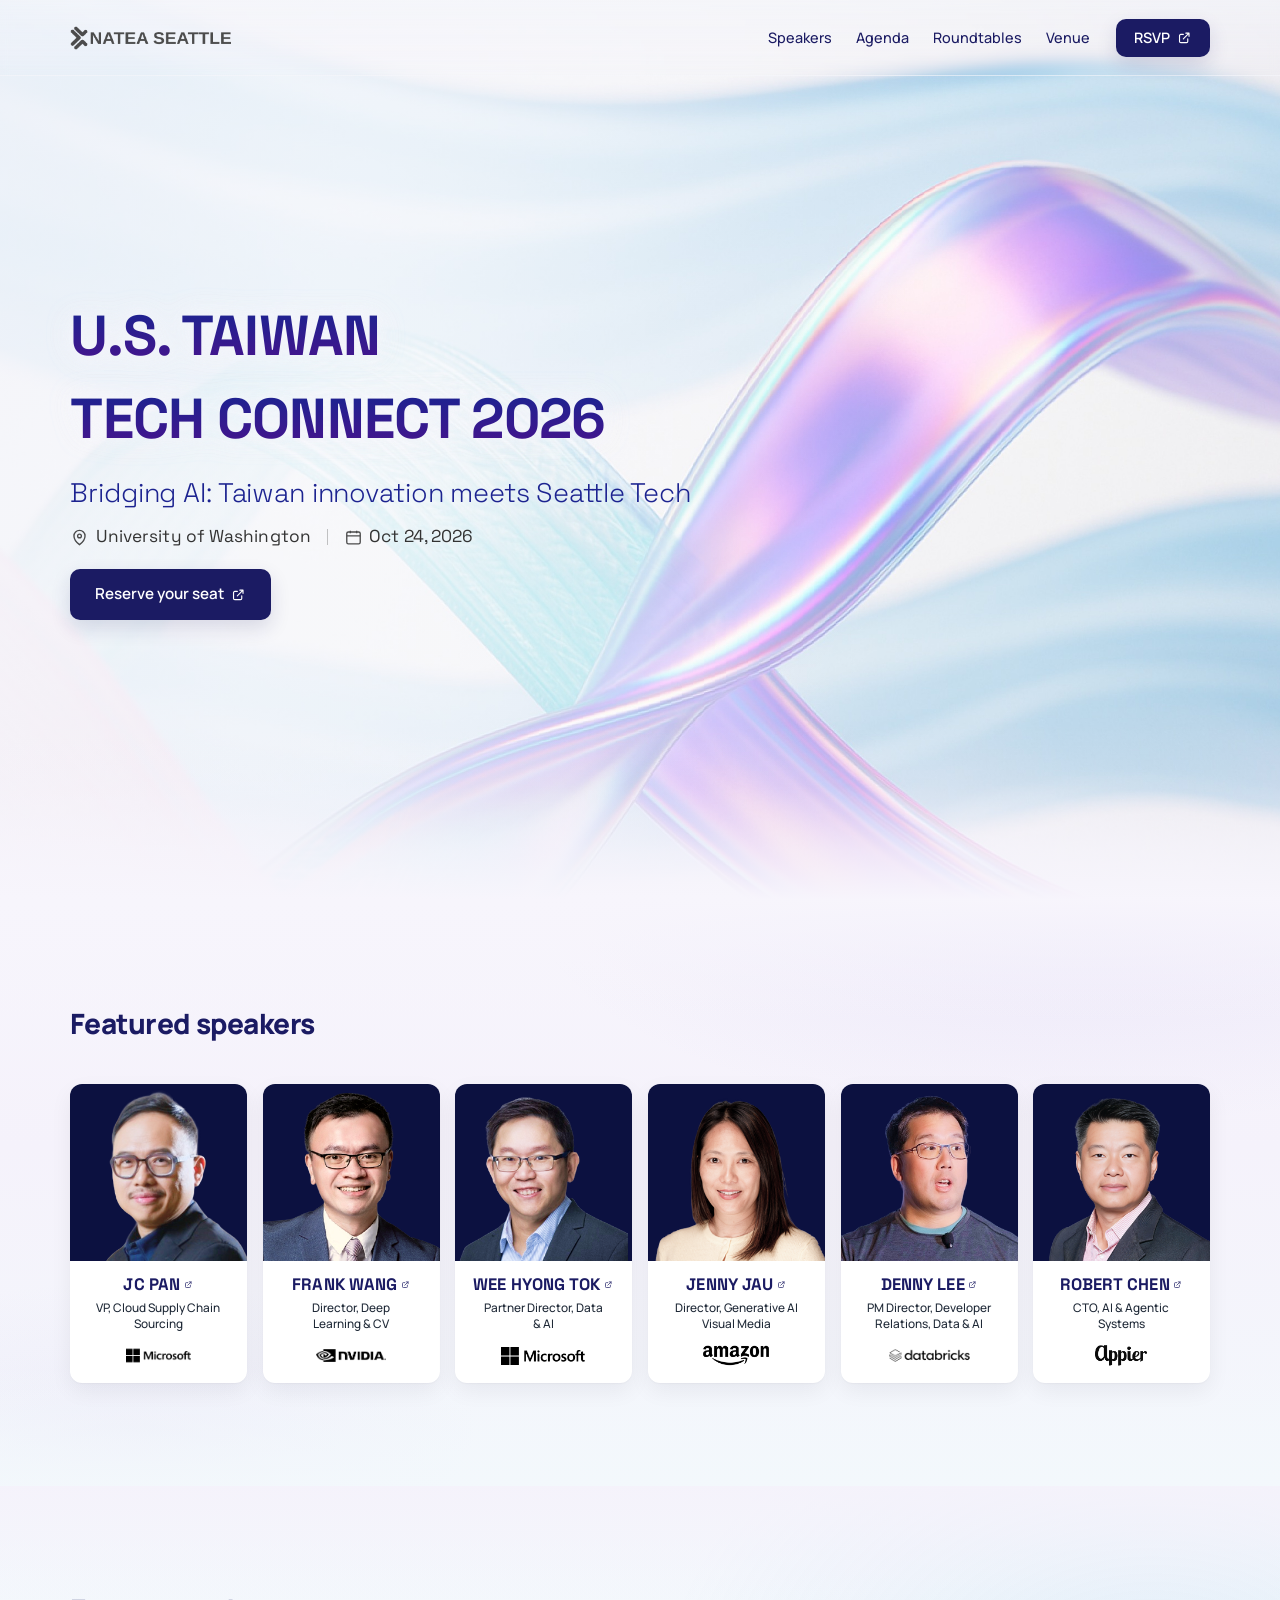
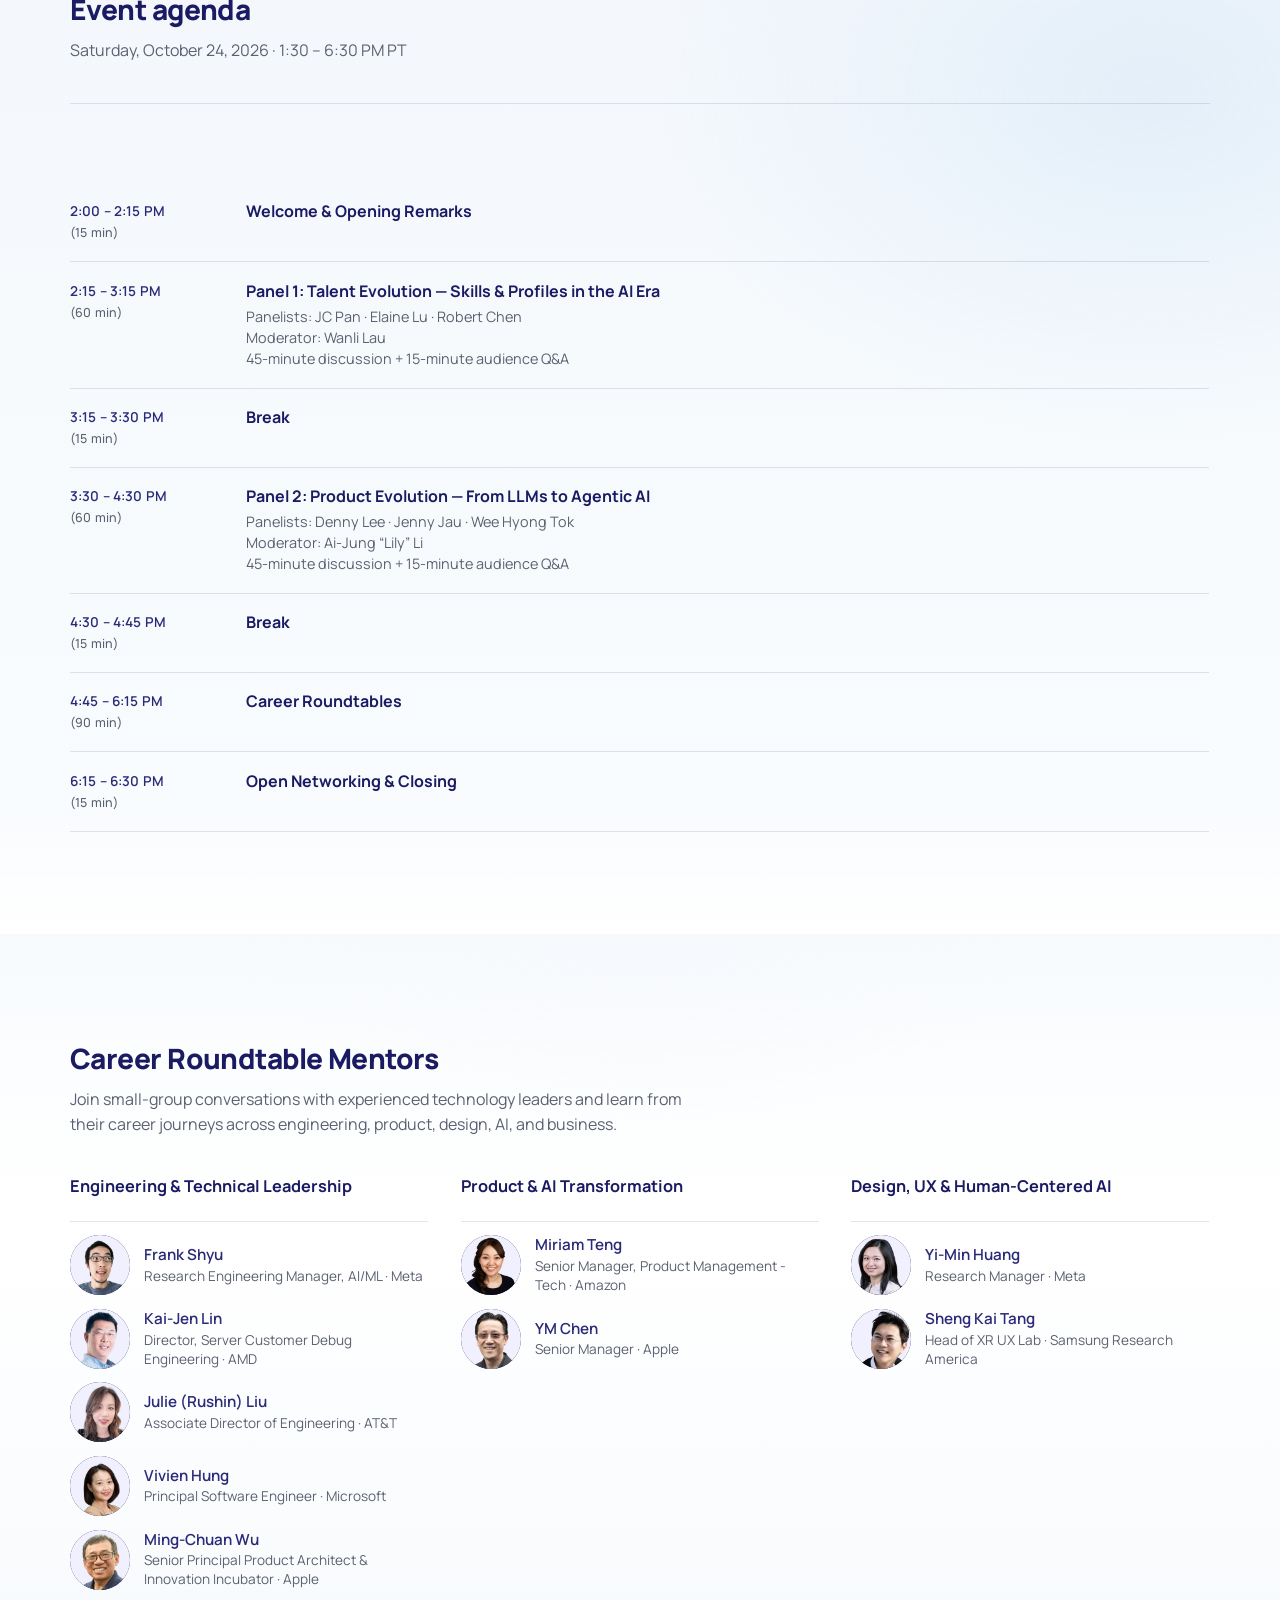
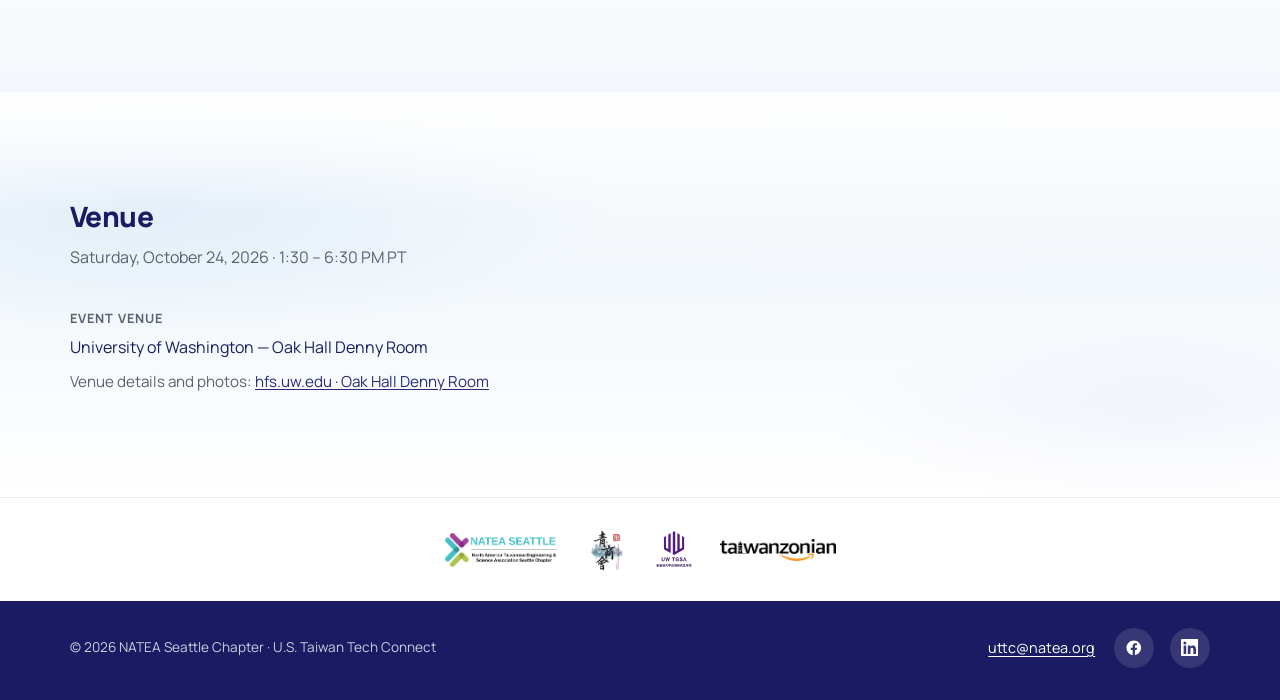
==== index.html @ c32b3faa "Improve mobile scroll responsiveness on v2.0.2. Instant header reveal on scroll up, disable smooth s" ====
<!DOCTYPE html>
<html lang="en">
  <head>
    <meta charset="utf-8" />
    <meta name="viewport" content="width=device-width, initial-scale=1, viewport-fit=cover" />
    <title>2026 U.S. Taiwan Tech Connect · NATEA Seattle</title>
    <meta
      name="description"
      content="U.S. Taiwan Tech Connect 2026 — Bridging AI: Taiwan innovation meets Seattle Tech. Saturday, Oct 24, 2026, 1:30–6:30 PM at University of Washington — Oak Hall Denny Room. Hosted by NATEA Seattle Chapter."
    />
    <link rel="preconnect" href="https://fonts.googleapis.com" />
    <link rel="preconnect" href="https://fonts.gstatic.com" crossorigin />
    <link
      href="https://fonts.googleapis.com/css2?family=Manrope:wght@400;500;600;700;800&family=Space+Grotesk:wght@300;400;500;700&display=swap"
      rel="stylesheet"
    />
    <link rel="icon" href="assets/favicon-ribbon.png?v=20260811a" type="image/png" sizes="any" />
    <link rel="apple-touch-icon" href="assets/apple-touch-icon.png?v=20260811a" />
    <link rel="stylesheet" href="css/styles.css?v=20260826l" />
  </head>
  <body>
    <a class="skip-link" href="#main">Skip to content</a>

    <header class="site-header">
      <div class="container site-header__inner">
        <a class="brand" href="#top" aria-label="NATEA Seattle home">
          <img
            class="brand__logo"
            src="assets/NATEA%20Seattle%20Black.png?v=20260811g"
            width="259"
            height="40"
            alt="NATEA Seattle"
            decoding="async"
          />
        </a>

        <nav class="nav" aria-label="Primary">
          <a href="#speakers">Speakers</a>
          <a href="#agenda">Agenda</a>
          <a href="#roundtables">Roundtables</a>
          <a href="#venue">Venue</a>
          <a
            class="btn btn--primary btn--nav"
            href="https://docs.google.com/forms/d/e/1FAIpQLSffxCqk_LoCptUi9ynlW-Inpm6NsLrjcWyeMwj1Ae0CpyNlfQ/viewform"
            target="_blank"
            rel="noopener noreferrer"
          >
            RSVP
            <svg class="btn__icon" viewBox="0 0 24 24" fill="none" aria-hidden="true">
              <path
                d="M14 5h5v5M19 5l-9 9M10 7H6a2 2 0 0 0-2 2v9a2 2 0 0 0 2 2h9a2 2 0 0 0 2-2v-4"
                stroke="currentColor"
                stroke-width="1.8"
                stroke-linecap="round"
                stroke-linejoin="round"
              />
            </svg>
          </a>
        </nav>

        <div class="site-header__actions">
          <a
            class="btn btn--primary btn--header-rsvp"
            href="https://docs.google.com/forms/d/e/1FAIpQLSffxCqk_LoCptUi9ynlW-Inpm6NsLrjcWyeMwj1Ae0CpyNlfQ/viewform"
            target="_blank"
            rel="noopener noreferrer"
          >
            RSVP
            <svg class="btn__icon" viewBox="0 0 24 24" fill="none" aria-hidden="true">
              <path
                d="M14 5h5v5M19 5l-9 9M10 7H6a2 2 0 0 0-2 2v9a2 2 0 0 0 2 2h9a2 2 0 0 0 2-2v-4"
                stroke="currentColor"
                stroke-width="1.8"
                stroke-linecap="round"
                stroke-linejoin="round"
              />
            </svg>
          </a>

          <button
            class="nav-toggle"
            type="button"
            aria-expanded="false"
            aria-controls="mobile-nav"
            aria-label="Open menu"
          >
            <span class="nav-toggle__bars" aria-hidden="true">
              <span></span><span></span><span></span>
            </span>
          </button>
        </div>
      </div>

      <nav id="mobile-nav" class="nav-panel" aria-label="Mobile">
        <a href="#speakers">Speakers</a>
        <a href="#agenda">Agenda</a>
        <a href="#roundtables">Roundtables</a>
        <a href="#venue">Venue</a>
      </nav>
    </header>

    <main id="main">
      <section class="hero" id="top" aria-labelledby="hero-title">
        <!-- One photo only: canvas gently warps it (no ribbon overlay stack) -->
        <div class="hero__visual" aria-hidden="true">
          <img
            class="hero__base"
            id="hero-bg-src"
            src="assets/hero-base.jpg?v=20260811z"
            width="2880"
            height="1620"
            alt=""
            decoding="async"
            fetchpriority="high"
          />
          <canvas class="hero__waves" id="hero-waves" width="1600" height="900"></canvas>
        </div>

        <div class="container hero__inner">
          <div class="hero__copy">
            <h1 class="hero__title" id="hero-title">
              <span>U.S. TAIWAN</span>
              <span>TECH CONNECT 2026</span>
            </h1>

            <p class="hero__tagline">Bridging AI: Taiwan innovation meets Seattle Tech</p>

            <p class="hero__meta">
              <span class="hero__meta-item">
                <svg viewBox="0 0 24 24" fill="none" aria-hidden="true">
                  <path
                    d="M12 21s7-5.2 7-11a7 7 0 1 0-14 0c0 5.8 7 11 7 11Z"
                    stroke="currentColor"
                    stroke-width="1.7"
                  />
                  <circle cx="12" cy="10" r="2.35" stroke="currentColor" stroke-width="1.7" />
                </svg>
                University of Washington
              </span>
              <span class="hero__meta-sep" aria-hidden="true"></span>
              <span class="hero__meta-item">
                <svg viewBox="0 0 24 24" fill="none" aria-hidden="true">
                  <rect x="3.5" y="5" width="17" height="15" rx="2" stroke="currentColor" stroke-width="1.7" />
                  <path d="M8 3.5v3M16 3.5v3M3.5 10h17" stroke="currentColor" stroke-width="1.7" />
                </svg>
                Oct 24, 2026
              </span>
            </p>

            <a
              class="btn btn--primary btn--hero"
              href="https://docs.google.com/forms/d/e/1FAIpQLSffxCqk_LoCptUi9ynlW-Inpm6NsLrjcWyeMwj1Ae0CpyNlfQ/viewform"
              target="_blank"
              rel="noopener noreferrer"
            >
              Reserve your seat
              <svg class="btn__icon" viewBox="0 0 24 24" fill="none" aria-hidden="true">
                <path
                  d="M14 5h5v5M19 5l-9 9M10 7H6a2 2 0 0 0-2 2v9a2 2 0 0 0 2 2h9a2 2 0 0 0 2-2v-4"
                  stroke="currentColor"
                  stroke-width="1.8"
                  stroke-linecap="round"
                  stroke-linejoin="round"
                />
              </svg>
            </a>
          </div>
        </div>
      </section>

      <section class="section section--speakers" id="speakers" aria-labelledby="speakers-title">
        <div class="container">
          <div class="section__head">
            <h2 class="section__title" id="speakers-title">Featured speakers</h2>
          </div>

          <ul class="speakers-grid">
            <li class="speaker">
              <div class="speaker__photo">
                <img
                  src="assets/speakers/JC%20Pan%201.png"
                  alt=""
                  width="310"
                  height="300"
                  loading="lazy"
                />
              </div>
              <div class="speaker__body">
                <h3 class="speaker__name">
                  <a href="https://www.linkedin.com/in/panjc" target="_blank" rel="noopener noreferrer"
                    >JC Pan<span class="speaker__ext" aria-hidden="true"></span
                    ><span class="visually-hidden"> (LinkedIn)</span></a
                  >
                </h3>
                <p class="speaker__role">VP, Cloud Supply Chain Sourcing</p>
                <img
                  class="speaker__logo"
                  src="assets/company_logo/Frame%203.png"
                  alt="Microsoft"
                  width="150"
                  height="50"
                  loading="lazy"
                />
              </div>
            </li>
            <li class="speaker">
              <div class="speaker__photo">
                <img
                  src="assets/speakers/Frank%20Wang%201.png"
                  alt=""
                  width="310"
                  height="300"
                  loading="lazy"
                />
              </div>
              <div class="speaker__body">
                <h3 class="speaker__name">
                  <a href="https://www.linkedin.com/in/yuchiang" target="_blank" rel="noopener noreferrer"
                    >Frank Wang<span class="speaker__ext" aria-hidden="true"></span
                    ><span class="visually-hidden"> (LinkedIn)</span></a
                  >
                </h3>
                <p class="speaker__role">Director, Deep Learning &amp; CV</p>
                <img
                  class="speaker__logo"
                  src="assets/company_logo/Frame%203-1.png"
                  alt="NVIDIA"
                  width="163"
                  height="50"
                  loading="lazy"
                />
              </div>
            </li>
            <li class="speaker">
              <div class="speaker__photo">
                <img
                  src="assets/speakers/Wee%20Hyong%20Tok%201.png"
                  alt=""
                  width="310"
                  height="300"
                  loading="lazy"
                />
              </div>
              <div class="speaker__body">
                <h3 class="speaker__name">
                  <a href="https://www.linkedin.com/in/weehyongtok" target="_blank" rel="noopener noreferrer"
                    >Wee Hyong Tok<span class="speaker__ext" aria-hidden="true"></span
                    ><span class="visually-hidden"> (LinkedIn)</span></a
                  >
                </h3>
                <p class="speaker__role">Partner Director, Data &amp; AI</p>
                <img
                  class="speaker__logo"
                  src="assets/company_logo/Group.png"
                  alt="Microsoft"
                  width="150"
                  height="32"
                  loading="lazy"
                />
              </div>
            </li>
            <li class="speaker">
              <div class="speaker__photo">
                <img
                  src="assets/speakers/Jenny%20Jau%201.png"
                  alt=""
                  width="310"
                  height="300"
                  loading="lazy"
                />
              </div>
              <div class="speaker__body">
                <h3 class="speaker__name">
                  <a href="https://www.linkedin.com/in/kaigene" target="_blank" rel="noopener noreferrer"
                    >Jenny Jau<span class="speaker__ext" aria-hidden="true"></span
                    ><span class="visually-hidden"> (LinkedIn)</span></a
                  >
                </h3>
                <p class="speaker__role">Director, Generative AI Visual Media</p>
                <img
                  class="speaker__logo"
                  src="assets/company_logo/amazon-logo-black-transparent%201.png"
                  alt="Amazon"
                  width="127"
                  height="38"
                  loading="lazy"
                />
              </div>
            </li>
            <li class="speaker">
              <div class="speaker__photo">
                <img
                  src="assets/speakers/1779147257803%201.png"
                  alt=""
                  width="310"
                  height="300"
                  loading="lazy"
                />
              </div>
              <div class="speaker__body">
                <h3 class="speaker__name">
                  <a href="https://www.linkedin.com/in/dennyglee" target="_blank" rel="noopener noreferrer"
                    >Denny Lee<span class="speaker__ext" aria-hidden="true"></span
                    ><span class="visually-hidden"> (LinkedIn)</span></a
                  >
                </h3>
                <p class="speaker__role">PM Director, Developer Relations, Data &amp; AI</p>
                <img
                  class="speaker__logo"
                  src="assets/company_logo/image%2038.png"
                  alt="Databricks"
                  width="180"
                  height="48"
                  loading="lazy"
                />
              </div>
            </li>
            <li class="speaker">
              <div class="speaker__photo">
                <img
                  src="assets/speakers/Robert%20Chen%201.png"
                  alt=""
                  width="310"
                  height="300"
                  loading="lazy"
                />
              </div>
              <div class="speaker__body">
                <h3 class="speaker__name">
                  <a
                    href="https://www.linkedin.com/in/robert-chen-13270919"
                    target="_blank"
                    rel="noopener noreferrer"
                    >Robert Chen<span class="speaker__ext" aria-hidden="true"></span
                    ><span class="visually-hidden"> (LinkedIn)</span></a
                  >
                </h3>
                <p class="speaker__role">CTO, AI &amp; Agentic Systems</p>
                <img
                  class="speaker__logo"
                  src="assets/company_logo/image%2037.png"
                  alt="Appier"
                  width="96"
                  height="40"
                  loading="lazy"
                />
              </div>
            </li>
          </ul>
        </div>
      </section>

      <section class="section section--agenda" id="agenda" aria-labelledby="agenda-title">
        <div class="container">
          <div class="section__head">
            <h2 class="section__title" id="agenda-title">Event agenda</h2>
            <p class="section__lead">
              Saturday, October 24, 2026 · 1:30 – 6:30 PM PT
            </p>
          </div>

          <ol class="agenda">
            <li class="agenda__item">
              <div class="agenda__time">1:30 – 2:00 PM<span>(30 min)</span></div>
              <div class="agenda__body">
                <h3>Speaker Arrival &amp; Networking</h3>
              </div>
            </li>
            <li class="agenda__item">
              <div class="agenda__time">2:00 – 2:15 PM<span>(15 min)</span></div>
              <div class="agenda__body">
                <h3>Welcome &amp; Opening Remarks</h3>
              </div>
            </li>
            <li class="agenda__item">
              <div class="agenda__time">2:15 – 3:15 PM<span>(60 min)</span></div>
              <div class="agenda__body">
                <h3>Panel 1: Talent Evolution — Skills &amp; Profiles in the AI Era</h3>
                <p class="speakers-line">
                  Panelists: JC Pan · Elaine Lu · Robert Chen<br />
                  Moderator: Wanli Lau
                </p>
                <p>45-minute discussion + 15-minute audience Q&amp;A</p>
              </div>
            </li>
            <li class="agenda__item">
              <div class="agenda__time">3:15 – 3:30 PM<span>(15 min)</span></div>
              <div class="agenda__body">
                <h3>Break</h3>
              </div>
            </li>
            <li class="agenda__item">
              <div class="agenda__time">3:30 – 4:30 PM<span>(60 min)</span></div>
              <div class="agenda__body">
                <h3>Panel 2: Product Evolution — From LLMs to Agentic AI</h3>
                <p class="speakers-line">
                  Panelists: Denny Lee · Jenny Jau · Wee Hyong Tok<br />
                  Moderator: Ai-Jung “Lily” Li
                </p>
                <p>45-minute discussion + 15-minute audience Q&amp;A</p>
              </div>
            </li>
            <li class="agenda__item">
              <div class="agenda__time">4:30 – 4:45 PM<span>(15 min)</span></div>
              <div class="agenda__body">
                <h3>Break</h3>
              </div>
            </li>
            <li class="agenda__item">
              <div class="agenda__time">4:45 – 6:15 PM<span>(90 min)</span></div>
              <div class="agenda__body">
                <h3>Career Roundtables</h3>
              </div>
            </li>
            <li class="agenda__item">
              <div class="agenda__time">6:15 – 6:30 PM<span>(15 min)</span></div>
              <div class="agenda__body">
                <h3>Open Networking &amp; Closing</h3>
              </div>
            </li>
          </ol>
        </div>
      </section>

      <section class="section section--roundtables" id="roundtables" aria-labelledby="roundtables-title">
        <div class="container">
          <div class="section__head">
            <h2 class="section__title" id="roundtables-title">Career Roundtable Mentors</h2>
            <p class="section__lead">
              Join small-group conversations with experienced technology leaders and learn from
              their career journeys across engineering, product, design, AI, and business.
            </p>
          </div>

          <div class="tracks">
            <article class="track">
              <h3 class="track__title">Engineering &amp; Technical Leadership</h3>
              <ul class="track__mentors">
                <li>
                  <img
                    class="track__photo"
                    src="assets/mentors/frank-shyu.jpg"
                    width="60"
                    height="60"
                    alt=""
                    loading="lazy"
                    decoding="async"
                  />
                  <div class="track__meta">
                    <span class="track__name">Frank Shyu</span>
                    <span class="track__role"
                      >Research Engineering Manager, AI/ML · Meta</span
                    >
                  </div>
                </li>
                <li>
                  <img
                    class="track__photo"
                    src="assets/mentors/kai-jen-lin.jpg"
                    width="60"
                    height="60"
                    alt=""
                    loading="lazy"
                    decoding="async"
                  />
                  <div class="track__meta">
                    <span class="track__name">Kai-Jen Lin</span>
                    <span class="track__role"
                      >Director, Server Customer Debug Engineering · AMD</span
                    >
                  </div>
                </li>
                <li>
                  <img
                    class="track__photo"
                    src="assets/mentors/julie-liu.jpg"
                    width="60"
                    height="60"
                    alt=""
                    loading="lazy"
                    decoding="async"
                  />
                  <div class="track__meta">
                    <span class="track__name">Julie (Rushin) Liu</span>
                    <span class="track__role"
                      >Associate Director of Engineering · AT&amp;T</span
                    >
                  </div>
                </li>
                <li>
                  <img
                    class="track__photo"
                    src="assets/mentors/vivien-hung.jpg"
                    width="60"
                    height="60"
                    alt=""
                    loading="lazy"
                    decoding="async"
                  />
                  <div class="track__meta">
                    <span class="track__name">Vivien Hung</span>
                    <span class="track__role"
                      >Principal Software Engineer · Microsoft</span
                    >
                  </div>
                </li>
                <li>
                  <img
                    class="track__photo"
                    src="assets/mentors/ming-chuan-wu.jpg"
                    width="60"
                    height="60"
                    alt=""
                    loading="lazy"
                    decoding="async"
                  />
                  <div class="track__meta">
                    <span class="track__name">Ming-Chuan Wu</span>
                    <span class="track__role"
                      >Senior Principal Product Architect &amp; Innovation
                      Incubator · Apple</span
                    >
                  </div>
                </li>
              </ul>
            </article>

            <article class="track">
              <h3 class="track__title">Product &amp; AI Transformation</h3>
              <ul class="track__mentors">
                <li>
                  <img
                    class="track__photo"
                    src="assets/mentors/miriam-teng.jpg"
                    width="60"
                    height="60"
                    alt=""
                    loading="lazy"
                    decoding="async"
                  />
                  <div class="track__meta">
                    <span class="track__name">Miriam Teng</span>
                    <span class="track__role"
                      >Senior Manager, Product Management - Tech · Amazon</span
                    >
                  </div>
                </li>
                <li>
                  <img
                    class="track__photo"
                    src="assets/mentors/ym-chen.jpg"
                    width="60"
                    height="60"
                    alt=""
                    loading="lazy"
                    decoding="async"
                  />
                  <div class="track__meta">
                    <span class="track__name">YM Chen</span>
                    <span class="track__role">Senior Manager · Apple</span>
                  </div>
                </li>
              </ul>
            </article>

            <article class="track">
              <h3 class="track__title">Design, UX &amp; Human-Centered AI</h3>
              <ul class="track__mentors">
                <li>
                  <img
                    class="track__photo"
                    src="assets/mentors/yi-min-huang.jpg"
                    width="60"
                    height="60"
                    alt=""
                    loading="lazy"
                    decoding="async"
                  />
                  <div class="track__meta">
                    <span class="track__name">Yi-Min Huang</span>
                    <span class="track__role">Research Manager · Meta</span>
                  </div>
                </li>
                <li>
                  <img
                    class="track__photo"
                    src="assets/mentors/sheng-kai-tang.jpg"
                    width="60"
                    height="60"
                    alt=""
                    loading="lazy"
                    decoding="async"
                  />
                  <div class="track__meta">
                    <span class="track__name">Sheng Kai Tang</span>
                    <span class="track__role"
                      >Head of XR UX Lab · Samsung Research America</span
                    >
                  </div>
                </li>
              </ul>
            </article>
          </div>
        </div>
      </section>

      <section class="section section--venue" id="venue" aria-labelledby="venue-title">
        <div class="container">
          <div class="section__head">
            <h2 class="section__title" id="venue-title">Venue</h2>
            <p class="section__lead">Saturday, October 24, 2026 · 1:30 – 6:30 PM PT</p>
          </div>

          <div class="venue-grid">
            <div class="venue-block venue-block--wide">
              <h3>Event venue</h3>
              <p>University of Washington — Oak Hall Denny Room</p>
              <p>
                Venue details and photos:
                <a
                  class="venue-link"
                  href="https://hfs.uw.edu/conference-services/meeting-and-event-space/oak-hall-denny-room/"
                  target="_blank"
                  rel="noopener noreferrer"
                  >hfs.uw.edu · Oak Hall Denny Room</a
                >
              </p>
            </div>
          </div>
        </div>
      </section>
    </main>

    <footer class="site-footer">
      <div class="site-footer__organizers">
        <div class="container site-footer__organizers-inner">
          <ul class="organizers">
            <li>
              <img
                src="assets/organize/NATEA%20Seattle.png"
                alt="NATEA Seattle"
                width="420"
                height="128"
                loading="lazy"
              />
            </li>
            <li>
              <img
                src="assets/organize/TJCCS.png"
                alt="TJCCS"
                width="128"
                height="128"
                loading="lazy"
              />
            </li>
            <li>
              <img
                src="assets/organize/300645621_434309935397325_9090643876086052321_n.jpg"
                alt="UW TGSA"
                width="128"
                height="128"
                loading="lazy"
              />
            </li>
            <li>
              <img
                src="assets/organize/twzn_logo.png"
                alt="TWZN"
                width="320"
                height="63"
                loading="lazy"
              />
            </li>
          </ul>
        </div>
      </div>

      <div class="site-footer__bar">
        <div class="container site-footer__inner">
          <p>© 2026 NATEA Seattle Chapter · U.S. Taiwan Tech Connect</p>
          <nav class="site-footer__meta" aria-label="Contact and social">
            <a class="site-footer__email" href="mailto:uttc@natea.org">uttc@natea.org</a>
            <a
              class="social-link"
              href="https://www.facebook.com/groups/natea.seattle"
              target="_blank"
              rel="noopener noreferrer"
              aria-label="NATEA Seattle on Facebook"
              title="Facebook"
            >
              <svg viewBox="0 0 24 24" aria-hidden="true" focusable="false">
                <path
                  fill="currentColor"
                  d="M22 12.07C22 6.51 17.52 2 12 2S2 6.51 2 12.07c0 5.02 3.66 9.18 8.44 9.93v-7.02H7.9v-2.91h2.54V9.84c0-2.5 1.49-3.89 3.77-3.89 1.09 0 2.24.2 2.24.2v2.46h-1.26c-1.24 0-1.63.77-1.63 1.56v1.87h2.78l-.44 2.91h-2.34V22c4.78-.75 8.44-4.91 8.44-9.93Z"
                />
              </svg>
            </a>
            <a
              class="social-link"
              href="https://www.linkedin.com/company/north-america-taiwanese-engineering-science-association/"
              target="_blank"
              rel="noopener noreferrer"
              aria-label="NATEA on LinkedIn"
              title="LinkedIn"
            >
              <svg viewBox="0 0 24 24" aria-hidden="true" focusable="false">
                <path
                  fill="currentColor"
                  d="M20.45 20.45h-3.56v-5.57c0-1.33-.02-3.04-1.85-3.04-1.85 0-2.14 1.45-2.14 2.94v5.67H9.35V9h3.41v1.56h.05c.48-.9 1.64-1.85 3.37-1.85 3.6 0 4.27 2.37 4.27 5.46v6.28ZM5.34 7.43a2.06 2.06 0 1 1 0-4.12 2.06 2.06 0 0 1 0 4.12ZM7.12 20.45H3.56V9h3.56v11.45ZM22.23 0H1.77C.79 0 0 .77 0 1.73v20.54C0 23.23.79 24 1.77 24h20.46c.98 0 1.77-.77 1.77-1.73V1.73C24 .77 23.21 0 22.23 0Z"
                />
              </svg>
            </a>
          </nav>
        </div>
      </div>
    </footer>

    <script src="js/main.js?v=20260826l" defer></script>
  </body>
</html>
---- css/styles.css ----
/* DESIGN.md tokens */
:root {
  --bg: #faf9fc;
  --bg-speakers: #f7f5fc;
  --bg-agenda: #f3f8fc;
  --bg-roundtables: #ffffff;
  --bg-venue: #f4f8fc;
  --bg-footer: #1b1b63;
  --bg-elevated: #ffffff;
  --ink: #1b1b63;
  --ink-soft: #2a2a78;
  --muted: #5b6170;
  --muted-icon: #8b909c;
  --logo: #1b1b63;
  --photo-bg: #0c1140;
  --divider: #1b1b63;
  --focus: #5b4fc7;
  --cta: #1b1b63;
  --cta-text: #ffffff;
  --line: rgba(27, 27, 99, 0.12);
  --font: "Manrope", ui-sans-serif, sans-serif;
  --font-display: "Space Grotesk", ui-sans-serif, sans-serif;
  --font-brand: "Helvetica Neue", Helvetica, Arial, sans-serif;
  --hero-ink: #1c2390;
  --hero-ink-mid: #52108c;
  --hero-meta: #333333;
  --space-section: clamp(3.5rem, 8vw, 6.5rem);
  --space-page-x: clamp(1.35rem, 5.5vw, 4.5rem);
  --radius-photo: 0;
  --radius-control: 10px;
  --max-width: 1180px;
  --header-h: 4.75rem;
}

*,
*::before,
*::after {
  box-sizing: border-box;
}

html {
  scroll-behavior: smooth;
}

body {
  margin: 0;
  font-family: var(--font);
  color: var(--ink);
  background:
    linear-gradient(180deg, #faf9fc 0%, #f7f5fc 30%, #f3f8fc 60%, #f4f8fc 100%);
  line-height: 1.5;
  -webkit-font-smoothing: antialiased;
  text-rendering: optimizeLegibility;
}

img {
  max-width: 100%;
  display: block;
}

a {
  color: inherit;
}

:focus-visible {
  outline: 2px solid var(--focus);
  outline-offset: 3px;
}

.skip-link {
  position: absolute;
  left: 1rem;
  top: -100px;
  z-index: 100;
  background: var(--ink);
  color: #fff;
  padding: 0.6rem 1rem;
  border-radius: var(--radius-control);
}

.skip-link:focus {
  top: 1rem;
}

/* —— Layout shell —— */
.container {
  width: min(100% - 2 * var(--space-page-x), var(--max-width));
  margin-inline: auto;
}

/* —— Header (visible once) —— */
.site-header {
  position: absolute;
  inset: 0 0 auto 0;
  z-index: 20;
  height: var(--header-h);
  background: transparent;
}

.site-header__inner {
  display: flex;
  align-items: center;
  justify-content: space-between;
  height: var(--header-h);
  gap: 0.75rem;
  position: relative;
  z-index: 2;
}

.site-header__actions {
  display: none;
  align-items: center;
  gap: 0.35rem;
  flex-shrink: 0;
  margin-left: auto;
}

.btn--header-rsvp {
  display: none;
  min-height: 34px;
  padding: 0.4rem 0.85rem;
  font-size: 0.82rem;
  border-radius: 999px;
  box-shadow: 0 6px 16px rgba(27, 27, 99, 0.16);
}

.btn--header-rsvp .btn__icon {
  width: 0.82rem;
  height: 0.82rem;
}

body.nav-open {
  overflow: hidden;
}

body.nav-open .site-header {
  background: rgba(247, 245, 252, 0.88);
  backdrop-filter: blur(10px);
}

.brand {
  display: inline-flex;
  align-items: center;
  text-decoration: none;
  line-height: 0;
  flex-shrink: 0;
}

/* Official lockup from user reference (shape fixed; recolored; transparent bg) */
.brand__logo {
  display: block;
  height: clamp(1.3rem, 2.2vw, 1.55rem);
  width: auto;
  max-width: min(200px, 56vw);
  object-fit: contain;
  object-position: left center;
}

.nav {
  display: none;
  align-items: center;
  gap: 1.5rem;
}

.nav > a:not(.btn) {
  font-size: 0.9rem;
  font-weight: 500;
  color: var(--ink);
  text-decoration: none;
}

.nav > a:not(.btn):hover {
  opacity: 0.75;
}

.nav-toggle {
  display: inline-flex;
  align-items: center;
  justify-content: center;
  width: 44px;
  height: 44px;
  border: 0;
  background: transparent;
  color: var(--ink);
  cursor: pointer;
  padding: 0;
}

.nav-toggle__bars {
  width: 20px;
  height: 14px;
  display: flex;
  flex-direction: column;
  justify-content: space-between;
}

.nav-toggle__bars span {
  display: block;
  height: 2px;
  background: currentColor;
  border-radius: 1px;
}

.nav-panel {
  display: none;
  position: absolute;
  top: var(--header-h);
  left: 0;
  right: 0;
  z-index: 1;
  background: #faf9fc;
  border-bottom: 1px solid var(--line);
  padding: 0.5rem var(--space-page-x) 1.35rem;
  flex-direction: column;
  gap: 0.15rem;
  box-shadow: 0 12px 28px rgba(27, 27, 99, 0.1);
}

.nav-panel a {
  display: block;
  padding: 0.75rem 0.25rem;
  text-decoration: none;
  color: var(--ink);
  font-weight: 500;
}

.nav-panel.is-open {
  display: flex;
}

.btn {
  display: inline-flex;
  align-items: center;
  justify-content: center;
  gap: 0.4rem;
  min-height: 40px;
  padding: 0.55rem 1.15rem;
  border-radius: 10px;
  border: 1px solid transparent;
  font: inherit;
  font-weight: 600;
  font-size: 0.9rem;
  text-decoration: none;
  cursor: pointer;
  transition: background 0.25s ease, transform 0.25s ease, box-shadow 0.25s ease;
}

.btn__icon {
  width: 0.95rem;
  height: 0.95rem;
  flex-shrink: 0;
}

.btn--primary {
  background: var(--cta);
  color: var(--cta-text);
  box-shadow: 0 8px 20px rgba(27, 27, 99, 0.14);
}

.btn--primary:hover {
  background: #14145a;
  transform: translateY(-1px);
  box-shadow: 0 12px 26px rgba(27, 27, 99, 0.2);
}

.btn--nav {
  min-height: 38px;
  padding: 0.45rem 1.05rem;
  margin-left: 0.15rem;
}

.btn--hero {
  margin-top: 1.4rem;
  min-height: 48px;
  padding: 0.8rem 1.4rem;
}

@media (min-width: 900px) {
  .site-header {
    position: fixed;
    inset: 0 0 auto 0;
    background: linear-gradient(
      180deg,
      rgba(245, 246, 251, 0.62) 0%,
      rgba(247, 245, 252, 0.28) 72%,
      rgba(247, 245, 252, 0) 100%
    );
    backdrop-filter: blur(4px);
    -webkit-backdrop-filter: blur(4px);
    border-bottom: 1px solid transparent;
    transform: translateY(0);
    transition:
      transform 0.32s cubic-bezier(0.22, 1, 0.36, 1),
      background 0.25s ease,
      border-color 0.25s ease,
      backdrop-filter 0.25s ease;
    will-change: transform;
  }

  .site-header.is-scrolled {
    background: rgba(255, 255, 255, 0.9);
    backdrop-filter: blur(10px);
    -webkit-backdrop-filter: blur(10px);
    border-bottom-color: rgba(27, 27, 99, 0.06);
  }

  .site-header.is-hidden {
    transform: translateY(calc(-1 * var(--header-h) - 1px));
  }

  .nav {
    display: flex;
  }
  .site-header__actions {
    display: none !important;
  }
  .nav-toggle {
    display: none;
  }
  .nav-panel {
    display: none !important;
  }
}

@media (max-width: 899px) {
  html {
    background: #f5f6fb;
    scroll-behavior: auto;
  }

  .site-header {
    position: fixed;
    inset: 0 0 auto 0;
    min-height: calc(var(--header-h) + env(safe-area-inset-top, 0px));
    padding-top: env(safe-area-inset-top, 0px);
    background: linear-gradient(
      180deg,
      #f5f6fb 0%,
      rgba(245, 246, 251, 0.94) calc(env(safe-area-inset-top, 0px) + 0.35rem),
      rgba(247, 245, 252, 0.72) 72%,
      rgba(247, 245, 252, 0) 100%
    );
    border-bottom: 1px solid transparent;
    box-shadow: none;
    transform: translateY(0);
    transition: transform 0.2s cubic-bezier(0.22, 1, 0.36, 1);
    will-change: transform;
  }

  .site-header.is-instant {
    transition: none;
  }

  .site-header.is-scrolled {
    background: rgba(247, 245, 252, 0.96);
    border-bottom-color: rgba(27, 27, 99, 0.05);
  }

  .site-header.is-hidden {
    transform: translateY(calc(-1 * var(--header-h) - env(safe-area-inset-top, 0px) - 1px));
  }

  .nav-panel {
    top: calc(var(--header-h) + env(safe-area-inset-top, 0px));
  }

  body.nav-open .site-header {
    background: rgba(247, 245, 252, 0.98);
    backdrop-filter: none;
    -webkit-backdrop-filter: none;
  }

  .site-header__actions {
    display: flex;
  }

  .btn--header-rsvp {
    display: inline-flex;
  }

  .nav-toggle {
    flex-shrink: 0;
  }

  .brand__logo {
    max-width: min(9.5rem, 42vw);
  }

  .hero__waves {
    transform: translateZ(0);
  }

  .section--speakers {
    padding-top: clamp(1.5rem, 4vw, 2.25rem);
  }

  .reveal,
  .reveal.is-in {
    opacity: 1;
    transform: none;
    transition: none;
    will-change: auto;
  }
}

/* —— Hero: single full-bleed photo, soft canvas warp (no stacked ribbon plate) —— */
.hero {
  position: relative;
  min-height: min(100svh, 900px);
  /* Clip media only via .hero__visual — keep type from being cropped */
  overflow: visible;
  isolation: isolate;
  /* Match photo paper so no flat “底色破口” if media lags */
  background:
    radial-gradient(ellipse 70% 55% at 72% 42%, #e9eef8 0%, transparent 58%),
    linear-gradient(180deg, #f5f6fb 0%, #f7f5fc 72%, #f7f5fc 100%);
  margin: 0;
  padding: 0;
}

.hero__visual {
  position: absolute;
  inset: 0;
  z-index: 0;
  pointer-events: none;
  overflow: hidden;
}

.hero__visual::after {
  content: "";
  position: absolute;
  left: 0;
  right: 0;
  bottom: 0;
  height: clamp(5rem, 18vw, 11rem);
  z-index: 3;
  pointer-events: none;
  /* Long soft handoff into speakers lilac — no hard seam */
  background: linear-gradient(
    180deg,
    rgba(247, 245, 252, 0) 0%,
    rgba(247, 245, 252, 0.2) 35%,
    rgba(247, 245, 252, 0.72) 72%,
    #f7f5fc 100%
  );
}

.hero__base,
.hero__waves {
  position: absolute;
  left: -4%;
  top: -4%;
  width: 108%;
  height: 108%;
  max-width: none;
}

.hero__base {
  z-index: 0;
  object-fit: cover;
  object-position: 62% 48%;
  user-select: none;
  -webkit-user-drag: none;
  image-rendering: auto;
}

@media (min-width: 901px) {
  .hero__base {
    object-position: 67% 46%;
  }

  .hero__visual::before {
    content: "";
    position: absolute;
    inset: 0;
    z-index: 2;
    pointer-events: none;
    background: linear-gradient(
      102deg,
      rgba(245, 246, 251, 0.78) 0%,
      rgba(245, 246, 251, 0.42) 36%,
      rgba(247, 245, 252, 0.14) 56%,
      rgba(247, 245, 252, 0) 70%
    );
  }
}

.hero__waves {
  display: block;
  z-index: 1;
  opacity: 0;
  transition: opacity 0.45s ease;
  left: 0;
  top: 0;
  width: 100%;
  height: 100%;
}

.hero.is-warping .hero__base {
  opacity: 0;
  visibility: hidden;
}

.hero.is-warping .hero__waves {
  opacity: 1;
}

.hero__inner {
  position: relative;
  z-index: 1;
  min-height: min(100svh, 900px);
  display: flex;
  align-items: center;
  padding: calc(var(--header-h) + 1rem) 0 5rem;
}

.hero__copy {
  max-width: min(46rem, 58%);
  width: 100%;
  display: flex;
  flex-direction: column;
  align-items: flex-start;
  min-width: 0;
  overflow: visible;
  position: relative;
  z-index: 2;
}

.hero__title {
  margin: 0;
  font-family: var(--font-display);
  /* Sized so two nowrap lines fit inside copy — avoid hero crop */
  font-size: clamp(2.1rem, 4.8vw, 4.75rem);
  font-weight: 700;
  font-style: normal;
  line-height: 1.28;
  letter-spacing: -0.015em;
  text-transform: uppercase;
  max-width: 100%;
  overflow: visible;
  padding-block: 0.04em 0.08em;
}

.hero__title span {
  display: inline-block;
  width: fit-content;
  max-width: 100%;
  white-space: nowrap;
  padding-block: 0.1em;
  background: linear-gradient(180deg, #1c2390 19.23%, #52108c 100%);
  -webkit-background-clip: text;
  background-clip: text;
  color: transparent;
  -webkit-text-fill-color: transparent;
  -webkit-box-decoration-break: clone;
  box-decoration-break: clone;
}

@media (min-width: 901px) {
  .hero__title span {
    filter: drop-shadow(0 0 14px rgba(247, 245, 252, 0.85))
      drop-shadow(0 0 6px rgba(245, 246, 251, 0.65));
  }
}

.hero__tagline {
  margin: 0.7rem 0 0;
  max-width: 100%;
  font-family: var(--font-display);
  font-size: clamp(1.05rem, 2.1vw, 2.35rem);
  font-weight: 300;
  font-style: normal;
  line-height: 1.25;
  letter-spacing: -0.005em;
  color: var(--hero-ink);
  white-space: normal; /* never clip the supporting line */
}

.hero__meta {
  display: flex;
  flex-wrap: wrap;
  align-items: center;
  gap: 0.55rem 1rem;
  margin: 1rem 0 0;
  padding: 0;
  font-family: var(--font-display);
  font-size: clamp(0.95rem, 1.35vw, 1.65rem);
  font-weight: 400;
  line-height: 1.25;
  letter-spacing: 0.005em;
  color: var(--hero-meta);
}

.hero__meta-item {
  display: inline-flex;
  align-items: center;
  gap: 0.4rem;
}

.hero__meta-item svg {
  width: 1.1em;
  height: 1.1em;
  flex-shrink: 0;
  color: var(--hero-meta);
  opacity: 0.88;
}

.hero__meta-sep {
  width: 1px;
  height: 0.95em;
  background: var(--hero-meta);
  opacity: 0.28;
  flex-shrink: 0;
}

.btn--hero {
  margin-top: 1.35rem;
  min-height: 48px;
  padding: 0.8rem 1.5rem;
  font-size: 0.95rem;
  border-radius: 10px;
}

/* Tablet / phone: landscape ribbon like desktop — fuller hero, compact speakers */
@media (max-width: 900px) {
  .hero {
    min-height: clamp(28rem, 86vw, 88svh);
    /* Clip ribbons in .hero__visual only — keep title from being cropped */
    overflow: visible;
  }

  .hero__visual::before {
    content: "";
    position: absolute;
    inset: 0;
    z-index: 2;
    pointer-events: none;
    background: linear-gradient(
      102deg,
      rgba(245, 246, 251, 0.86) 0%,
      rgba(245, 246, 251, 0.42) 38%,
      rgba(247, 245, 252, 0.12) 58%,
      rgba(247, 245, 252, 0) 72%
    );
  }

  .hero__inner {
    min-height: clamp(28rem, 86vw, 88svh);
    align-items: center;
    padding: calc(var(--header-h) + env(safe-area-inset-top, 0px) + 0.85rem) 0 2.25rem;
  }

  .hero__copy {
    max-width: min(100%, 26rem);
  }

  .hero__title {
    font-size: clamp(1.9rem, 6.4vw, 2.85rem);
    line-height: 1.24;
    padding-block: 0.06em 0.1em;
  }

  .hero__title span {
    white-space: normal;
    padding-block: 0.08em;
    filter: none;
  }

  .hero__tagline {
    font-size: clamp(1rem, 3.4vw, 1.35rem);
    line-height: 1.3;
    max-width: 22rem;
  }

  .hero__meta {
    font-size: clamp(0.92rem, 2.6vw, 1.1rem);
  }

  .hero__meta-sep {
    display: none;
  }

  .hero__base,
  .hero__waves {
    left: -6%;
    top: -6%;
    width: 112%;
    height: 112%;
  }

  .hero.is-warping .hero__waves {
    left: 0;
    top: 0;
    width: 100%;
    height: 100%;
  }

  .hero__base {
    object-fit: cover;
    object-position: 58% 40%;
  }

  .hero__visual::after {
    height: clamp(4.5rem, 20vw, 9rem);
  }
}

/* 7-inch tablet / small landscape: keep TECH CONNECT 2026 fully readable */
@media (min-width: 601px) and (max-width: 900px) {
  .hero__copy {
    max-width: min(100%, 36rem);
  }

  .hero__title {
    font-size: clamp(1.75rem, 4.6vw, 2.45rem);
    line-height: 1.26;
  }

  .hero__title span:last-child {
    max-width: 100%;
    overflow: visible;
  }
}

@media (max-width: 767px) {
  .hero {
    min-height: clamp(26rem, 96vw, 86svh);
  }

  .hero__inner {
    min-height: clamp(26rem, 96vw, 86svh);
    align-items: center;
    padding: calc(var(--header-h) + env(safe-area-inset-top, 0px) + 0.65rem) 0 2.25rem;
  }

  .hero__copy {
    max-width: min(100%, 20rem);
  }

  .hero__title {
    font-size: clamp(1.55rem, 7vw, 2.2rem);
    letter-spacing: -0.02em;
  }

  .hero__tagline {
    margin-top: 0.45rem;
    font-size: clamp(0.9rem, 3.8vw, 1.08rem);
    max-width: 18rem;
  }

  .hero__meta {
    margin-top: 0.7rem;
    gap: 0.35rem 0.7rem;
    font-size: 0.88rem;
  }

  .btn--hero {
    margin-top: 1rem;
    min-height: 44px;
    padding: 0.7rem 1.2rem;
    font-size: 0.9rem;
    width: auto;
    max-width: none;
  }

  .hero__base,
  .hero__waves {
    left: -8%;
    top: -8%;
    width: 116%;
    height: 116%;
  }

  .hero.is-warping .hero__waves {
    left: 0;
    top: 0;
    width: 100%;
    height: 100%;
  }

  .hero__base {
    object-position: 56% 38%;
  }

  .brand__logo {
    height: 1.25rem;
    max-width: 52vw;
  }

  /* Compact speaker cards on phone */
  .speakers-grid {
    grid-template-columns: repeat(3, minmax(0, 1fr));
    gap: 0.45rem;
  }

  .speaker {
    border-radius: 8px;
    box-shadow: 0 1px 2px rgba(15, 23, 42, 0.04), 0 3px 10px rgba(15, 23, 42, 0.045);
  }

  .speaker__photo {
    aspect-ratio: 1 / 1.05;
  }

  .speaker__body {
    gap: 0.12rem;
    padding: 0.4rem 0.2rem 0.5rem;
    min-height: 0;
  }

  .speaker__name {
    font-size: clamp(0.55rem, 2.2vw, 0.68rem);
    letter-spacing: 0;
    line-height: 1.1;
  }

  .speaker__ext {
    width: 0.42rem;
    height: 0.42rem;
  }

  .speaker__role {
    font-size: 0.55rem;
    line-height: 1.25;
    max-width: 14ch;
  }

  .speaker__logo {
    width: 2.75rem;
    height: 0.8rem;
    margin-top: 0.15rem;
  }
}

@media (max-width: 380px) {
  .hero {
    min-height: clamp(24rem, 100vw, 82svh);
  }

  .hero__inner {
    min-height: clamp(24rem, 100vw, 82svh);
  }

  .hero__title {
    font-size: 1.4rem;
  }

  .hero__tagline {
    font-size: 0.85rem;
    max-width: 100%;
  }

  .hero__copy {
    max-width: 100%;
  }

  .speakers-grid {
    gap: 0.35rem;
  }

  .speaker__body {
    padding: 0.32rem 0.15rem 0.42rem;
  }

  .speaker__name {
    font-size: 0.52rem;
  }

  .speaker__role {
    font-size: 0.5rem;
    max-width: 12ch;
  }

  .speaker__logo {
    width: 2.4rem;
    height: 0.7rem;
  }
}

/* Mid desktop: wrap before title overflows the copy column */
@media (min-width: 901px) {
  .hero__title {
    font-size: clamp(2rem, 4.4vw, 4.55rem);
  }

  .hero__title span {
    white-space: nowrap;
  }
}

@media (max-width: 1100px) and (min-width: 901px) {
  .hero__title {
    font-size: clamp(2rem, 4.2vw, 3.4rem);
  }

  .hero__title span {
    white-space: normal;
  }

  .hero__copy {
    max-width: min(40rem, 62%);
  }
}

@media (min-width: 1200px) {
  .hero__copy {
    max-width: min(54rem, 68%);
  }
}

/* Large desktop: nowrap title must fit copy column — avoid clipping “2026” */
@media (min-width: 1400px) {
  .hero__copy {
    max-width: min(56rem, 72%);
  }

  .hero__title {
    font-size: clamp(2rem, 3.65vw, 4.3rem);
  }

  .hero__title span {
    max-width: none;
    padding-inline-end: 0.08em;
  }
}

@media (prefers-reduced-motion: reduce) {
  .hero__waves {
    display: none;
  }

  .hero.is-warping .hero__base {
    opacity: 1;
    visibility: visible;
  }

  .btn--primary:hover {
    transform: none;
  }
}

/* —— Sections: shared bleed + soft gradient handoff between blocks —— */
.section {
  position: relative;
  padding: var(--space-section) 0;
  isolation: isolate;
}

/* Soft vertical color bridges so sections read as one continuous field */
.section::before,
.section::after {
  content: "";
  position: absolute;
  left: 0;
  right: 0;
  height: clamp(4.5rem, 10vw, 7.5rem);
  pointer-events: none;
  z-index: 0;
}

.section::before {
  top: 0;
  background: linear-gradient(
    180deg,
    var(--bridge-from, transparent) 0%,
    transparent 100%
  );
}

.section::after {
  bottom: 0;
  background: linear-gradient(
    180deg,
    transparent 0%,
    var(--bridge-to, transparent) 100%
  );
}

.section > .container {
  position: relative;
  z-index: 1;
}

.section--speakers {
  margin-top: 0;
  /* Soft lilac paper — continues hero atmosphere */
  --bridge-from: rgba(247, 245, 252, 0.98);
  --bridge-to: rgba(243, 248, 252, 0.9);
  background:
    radial-gradient(ellipse 80% 70% at 85% 0%, rgba(168, 150, 230, 0.14) 0%, transparent 55%),
    radial-gradient(ellipse 55% 50% at 10% 90%, rgba(200, 180, 230, 0.12) 0%, transparent 50%),
    linear-gradient(180deg, #f7f5fc 0%, #f5f2fb 42%, #f3f7fc 100%);
}

.section--agenda {
  --bridge-from: rgba(245, 242, 251, 0.9);
  --bridge-to: rgba(255, 255, 255, 0.95);
  background:
    radial-gradient(ellipse 70% 60% at 90% 20%, rgba(140, 190, 235, 0.16) 0%, transparent 55%),
    linear-gradient(180deg, #f3f7fc 0%, #f6fafd 45%, #fafcfe 100%);
}

.section--roundtables {
  --bridge-from: rgba(246, 250, 253, 0.95);
  --bridge-to: rgba(244, 248, 252, 0.95);
  background:
    radial-gradient(ellipse 60% 50% at 50% 0%, rgba(220, 200, 240, 0.08) 0%, transparent 50%),
    linear-gradient(180deg, #fafcfe 0%, #ffffff 40%, #f7fafd 100%);
}

.section--venue {
  --bridge-from: rgba(255, 255, 255, 0.95);
  --bridge-to: rgba(255, 255, 255, 0.2);
  background:
    radial-gradient(ellipse 65% 55% at 12% 30%, rgba(140, 185, 230, 0.16) 0%, transparent 55%),
    radial-gradient(ellipse 50% 45% at 90% 80%, rgba(160, 175, 235, 0.1) 0%, transparent 50%),
    linear-gradient(180deg, #f7fafd 0%, #f3f8fc 48%, #ffffff 100%);
}

.section__head {
  margin-bottom: clamp(1.75rem, 4vw, 2.5rem);
  max-width: 40rem;
}

.section__title {
  margin: 0 0 0.5rem;
  font-size: clamp(1.35rem, 2.5vw, 1.75rem);
  font-weight: 800;
  letter-spacing: -0.02em;
  color: var(--ink);
  text-wrap: balance;
}

.section__lead {
  margin: 0;
  color: var(--muted);
  font-size: 1rem;
  line-height: 1.55;
}

.visually-hidden {
  position: absolute;
  width: 1px;
  height: 1px;
  padding: 0;
  margin: -1px;
  overflow: hidden;
  clip: rect(0, 0, 0, 0);
  white-space: nowrap;
  border: 0;
}

/* —— Speakers (card grid) —— */
.speakers-grid {
  display: grid;
  grid-template-columns: repeat(2, minmax(0, 1fr));
  gap: 1rem;
  list-style: none;
  margin: 0;
  padding: 0;
}

.speaker {
  display: flex;
  flex-direction: column;
  background: #fff;
  border-radius: 12px;
  overflow: hidden;
  box-shadow: 0 1px 2px rgba(15, 23, 42, 0.04), 0 8px 22px rgba(15, 23, 42, 0.06);
  text-align: center;
}

/* remove old speaker-only opacity animation; use shared reveal below */

.speaker__photo {
  aspect-ratio: 1;
  background: var(--photo-bg);
  overflow: hidden;
  margin: 0;
  border-radius: 0;
}

.speaker__photo img {
  width: 100%;
  height: 100%;
  object-fit: cover;
  object-position: center top;
}

.speaker__body {
  display: flex;
  flex-direction: column;
  align-items: center;
  gap: 0.35rem;
  padding: 0.9rem 0.5rem 1.05rem;
  min-height: 7.25rem;
  width: 100%;
  min-width: 0;
}

.speaker__name {
  margin: 0;
  width: 100%;
  min-width: 0;
  font-family: var(--font-display);
  /* Larger, but still one line for longest name (Wee Hyong Tok) */
  font-size: clamp(0.78rem, 0.7vw + 0.48rem, 1.05rem);
  font-weight: 700;
  font-style: normal;
  letter-spacing: 0.005em;
  text-transform: uppercase;
  text-align: center;
  color: var(--ink);
  line-height: 1.15;
}

.speaker__name a {
  display: inline-flex;
  align-items: center;
  justify-content: center;
  gap: 0.2rem;
  max-width: 100%;
  color: inherit;
  text-decoration: none;
  white-space: nowrap;
  transition: color 0.2s ease;
}

.speaker__name a:hover,
.speaker__name a:focus-visible {
  color: var(--ink-soft);
}

.speaker__ext {
  display: inline-block;
  width: 0.62rem;
  height: 0.62rem;
  flex-shrink: 0;
  background: currentColor;
  -webkit-mask: url("data:image/svg+xml,%3Csvg xmlns='http://www.w3.org/2000/svg' viewBox='0 0 24 24' fill='none'%3E%3Cpath d='M14 5h5v5M19 5l-9 9M10 7H6a2 2 0 0 0-2 2v9a2 2 0 0 0 2 2h9a2 2 0 0 0 2-2v-4' stroke='black' stroke-width='2.2' stroke-linecap='round' stroke-linejoin='round'/%3E%3C/svg%3E") center / contain no-repeat;
  mask: url("data:image/svg+xml,%3Csvg xmlns='http://www.w3.org/2000/svg' viewBox='0 0 24 24' fill='none'%3E%3Cpath d='M14 5h5v5M19 5l-9 9M10 7H6a2 2 0 0 0-2 2v9a2 2 0 0 0 2 2h9a2 2 0 0 0 2-2v-4' stroke='black' stroke-width='2.2' stroke-linecap='round' stroke-linejoin='round'/%3E%3C/svg%3E") center / contain no-repeat;
  opacity: 0.85;
}

.speaker__role {
  margin: 0;
  font-size: 0.74rem;
  font-weight: 500;
  color: #1f2937;
  line-height: 1.4;
  max-width: 18ch;
  text-align: center;
}

.speaker__logo {
  display: block;
  /* Uniform frame so every company mark reads at the same scale */
  width: 5.25rem;
  height: 1.35rem;
  max-width: 100%;
  margin: 0.4rem auto 0;
  object-fit: contain;
  object-position: center;
  flex-shrink: 0;
}

@media (min-width: 768px) {
  .speakers-grid {
    grid-template-columns: repeat(3, minmax(0, 1fr));
    gap: 1.15rem;
  }
}

@media (min-width: 1100px) {
  .speakers-grid {
    grid-template-columns: repeat(6, minmax(0, 1fr));
    gap: 1rem;
  }
}

/* —— Agenda —— */
.agenda {
  margin: 0;
  padding: 0;
  list-style: none;
  border-top: 1px solid var(--line);
}

.agenda__item {
  display: grid;
  gap: 0.35rem 1.5rem;
  padding: 1.15rem 0;
  border-bottom: 1px solid var(--line);
}

.agenda__time {
  font-size: 0.85rem;
  font-weight: 600;
  color: var(--ink-soft);
  letter-spacing: 0.01em;
  white-space: nowrap;
}

.agenda__time span {
  display: block;
  font-weight: 500;
  color: var(--muted);
  font-size: 0.78rem;
  margin-top: 0.15rem;
}

.agenda__body h3 {
  margin: 0 0 0.25rem;
  font-size: 1rem;
  font-weight: 700;
  color: var(--ink);
  line-height: 1.35;
}

.agenda__body p {
  margin: 0;
  font-size: 0.9rem;
  color: var(--muted);
  line-height: 1.45;
}

.agenda__body .speakers-line {
  margin-top: 0.25rem;
}

@media (min-width: 768px) {
  .agenda__item {
    grid-template-columns: 9.5rem minmax(0, 1fr);
    align-items: start;
  }
}

/* —— Career roundtable tracks —— */
.tracks {
  display: grid;
  gap: 1.5rem 1.75rem;
  grid-template-columns: 1fr;
}

.track {
  padding: 0;
  border: none;
  min-width: 0;
}

.track__title {
  margin: 0 0 0.85rem;
  padding-bottom: 0.55rem;
  border-bottom: 1px solid var(--line);
  font-size: 1.02rem;
  font-weight: 700;
  color: var(--ink);
  line-height: 1.3;
  text-wrap: balance;
}

.track__mentors {
  margin: 0;
  padding: 0;
  list-style: none;
  display: grid;
  gap: 0.85rem;
}

.track__mentors li {
  display: grid;
  grid-template-columns: auto 1fr;
  gap: 0.7rem 0.85rem;
  align-items: center;
}

.track__photo {
  width: 3.75rem;
  height: 3.75rem;
  border-radius: 50%;
  object-fit: cover;
  object-position: center top;
  background: var(--photo-bg);
  flex-shrink: 0;
}

.track__meta {
  display: grid;
  gap: 0.12rem;
  min-width: 0;
}

.track__name {
  font-size: 0.95rem;
  font-weight: 600;
  color: var(--ink-soft);
  line-height: 1.3;
}

.track__role {
  font-size: 0.85rem;
  color: var(--muted);
  line-height: 1.4;
}

@media (min-width: 768px) {
  .tracks {
    grid-template-columns: repeat(3, minmax(0, 1fr));
    align-items: start;
    gap: 1.25rem 1.5rem;
  }

  .track__title {
    font-size: 0.95rem;
    min-height: 2.8em;
  }
}

@media (min-width: 1100px) {
  .tracks {
    gap: 1.5rem 2rem;
  }

  .track__title {
    font-size: 1.02rem;
  }
}

/* —— Venue —— */
.venue-grid {
  display: grid;
  gap: 1.75rem;
}

.venue-block h3 {
  margin: 0 0 0.45rem;
  font-size: 0.8rem;
  font-weight: 700;
  letter-spacing: 0.08em;
  text-transform: uppercase;
  color: var(--muted);
}

.venue-block p {
  margin: 0;
  font-size: 1rem;
  color: var(--ink);
  line-height: 1.5;
}

.venue-block p + p {
  margin-top: 0.75rem;
  color: var(--muted);
  font-size: 0.95rem;
}

.venue-note {
  color: var(--muted) !important;
  font-size: 0.95rem !important;
}

.venue-link {
  color: var(--ink-soft);
  text-decoration: underline;
  text-underline-offset: 0.15em;
}

.venue-link:hover {
  opacity: 0.8;
}

@media (min-width: 768px) {
  .venue-grid {
    grid-template-columns: 1fr 1fr;
    gap: 2rem 3rem;
  }

  .venue-block--wide {
    grid-column: 1 / -1;
  }
}

/* —— Footer —— */
.site-footer {
  color: rgba(255, 255, 255, 0.88);
}

.site-footer__organizers {
  background: #ffffff;
  padding: clamp(1.25rem, 3vw, 1.85rem) 0;
  border-top: 1px solid rgba(27, 27, 99, 0.08);
}

.site-footer__organizers-inner {
  width: min(100% - 2 * var(--space-page-x), 34rem);
  margin-inline: auto;
}

.organizers {
  list-style: none;
  margin: 0;
  padding: 0;
  display: flex;
  flex-wrap: wrap;
  align-items: center;
  justify-content: center;
  gap: clamp(0.7rem, 2vw, 1.15rem) clamp(0.85rem, 2.8vw, 1.5rem);
}

.organizers li {
  display: flex;
  align-items: center;
  justify-content: center;
  min-height: 2.75rem;
}

.organizers img {
  display: block;
  width: auto;
  max-width: min(7.25rem, 32vw);
  height: clamp(1.7rem, 3.6vw, 2.25rem);
  object-fit: contain;
  object-position: center;
}

/* Square marks (TJCCS / UW TGSA) keep a bit more height */
.organizers li:nth-child(2) img,
.organizers li:nth-child(3) img {
  height: clamp(2.1rem, 4.5vw, 2.75rem);
  max-width: 3.5rem;
}

.site-footer__bar {
  position: relative;
  z-index: 2;
  padding: 1.65rem 0 2rem;
  background: var(--bg-footer);
}

.site-footer__inner {
  display: flex;
  flex-wrap: wrap;
  gap: 0.85rem 1.5rem;
  justify-content: space-between;
  align-items: center;
}

.site-footer__meta {
  display: flex;
  flex-wrap: wrap;
  align-items: center;
  gap: 0.75rem 1rem;
  position: relative;
  z-index: 3;
}

.site-footer__bar p {
  margin: 0;
  font-size: 0.85rem;
  color: rgba(255, 255, 255, 0.78);
}

.site-footer__email {
  display: inline-flex;
  align-items: center;
  min-height: 2.5rem;
  padding: 0.25rem 0.15rem;
  font-size: 0.9rem;
  line-height: 1.2;
  color: #fff;
  text-decoration: underline;
  text-underline-offset: 0.18em;
  text-decoration-thickness: 1px;
  cursor: pointer;
  pointer-events: auto;
}

.site-footer__email:hover {
  opacity: 0.9;
}

.social-link {
  display: inline-flex;
  align-items: center;
  justify-content: center;
  width: 2.5rem;
  height: 2.5rem;
  min-width: 2.5rem;
  min-height: 2.5rem;
  border-radius: 999px;
  color: #fff;
  background: rgba(255, 255, 255, 0.12);
  cursor: pointer;
  pointer-events: auto;
  text-decoration: none;
  transition: background 0.2s ease, transform 0.2s ease;
}

.social-link svg {
  width: 1.1rem;
  height: 1.1rem;
  display: block;
  pointer-events: none;
}

.social-link:hover {
  background: rgba(255, 255, 255, 0.22);
  text-decoration: none;
  transform: translateY(-1px);
}

.social-link:focus-visible,
.site-footer__email:focus-visible {
  outline: 2px solid #fff;
  outline-offset: 2px;
}

/* —— Animations —— */
/* —— Scroll reveal —— */
.reveal {
  opacity: 0;
  transform: translateY(1.15rem);
  transition:
    opacity 0.75s cubic-bezier(0.22, 1, 0.36, 1),
    transform 0.75s cubic-bezier(0.22, 1, 0.36, 1);
  will-change: opacity, transform;
}

.reveal.is-in {
  opacity: 1;
  transform: translateY(0);
}

@media (prefers-reduced-motion: reduce) {
  html {
    scroll-behavior: auto;
  }

  .hero__waves {
    display: none;
  }

  .reveal,
  .reveal.is-in {
    opacity: 1;
    transform: none;
    transition: none !important;
  }

  .btn--primary:hover {
    transform: none;
  }

  .site-header {
    transition: none !important;
  }

  .site-header.is-hidden {
    transform: none;
  }
}
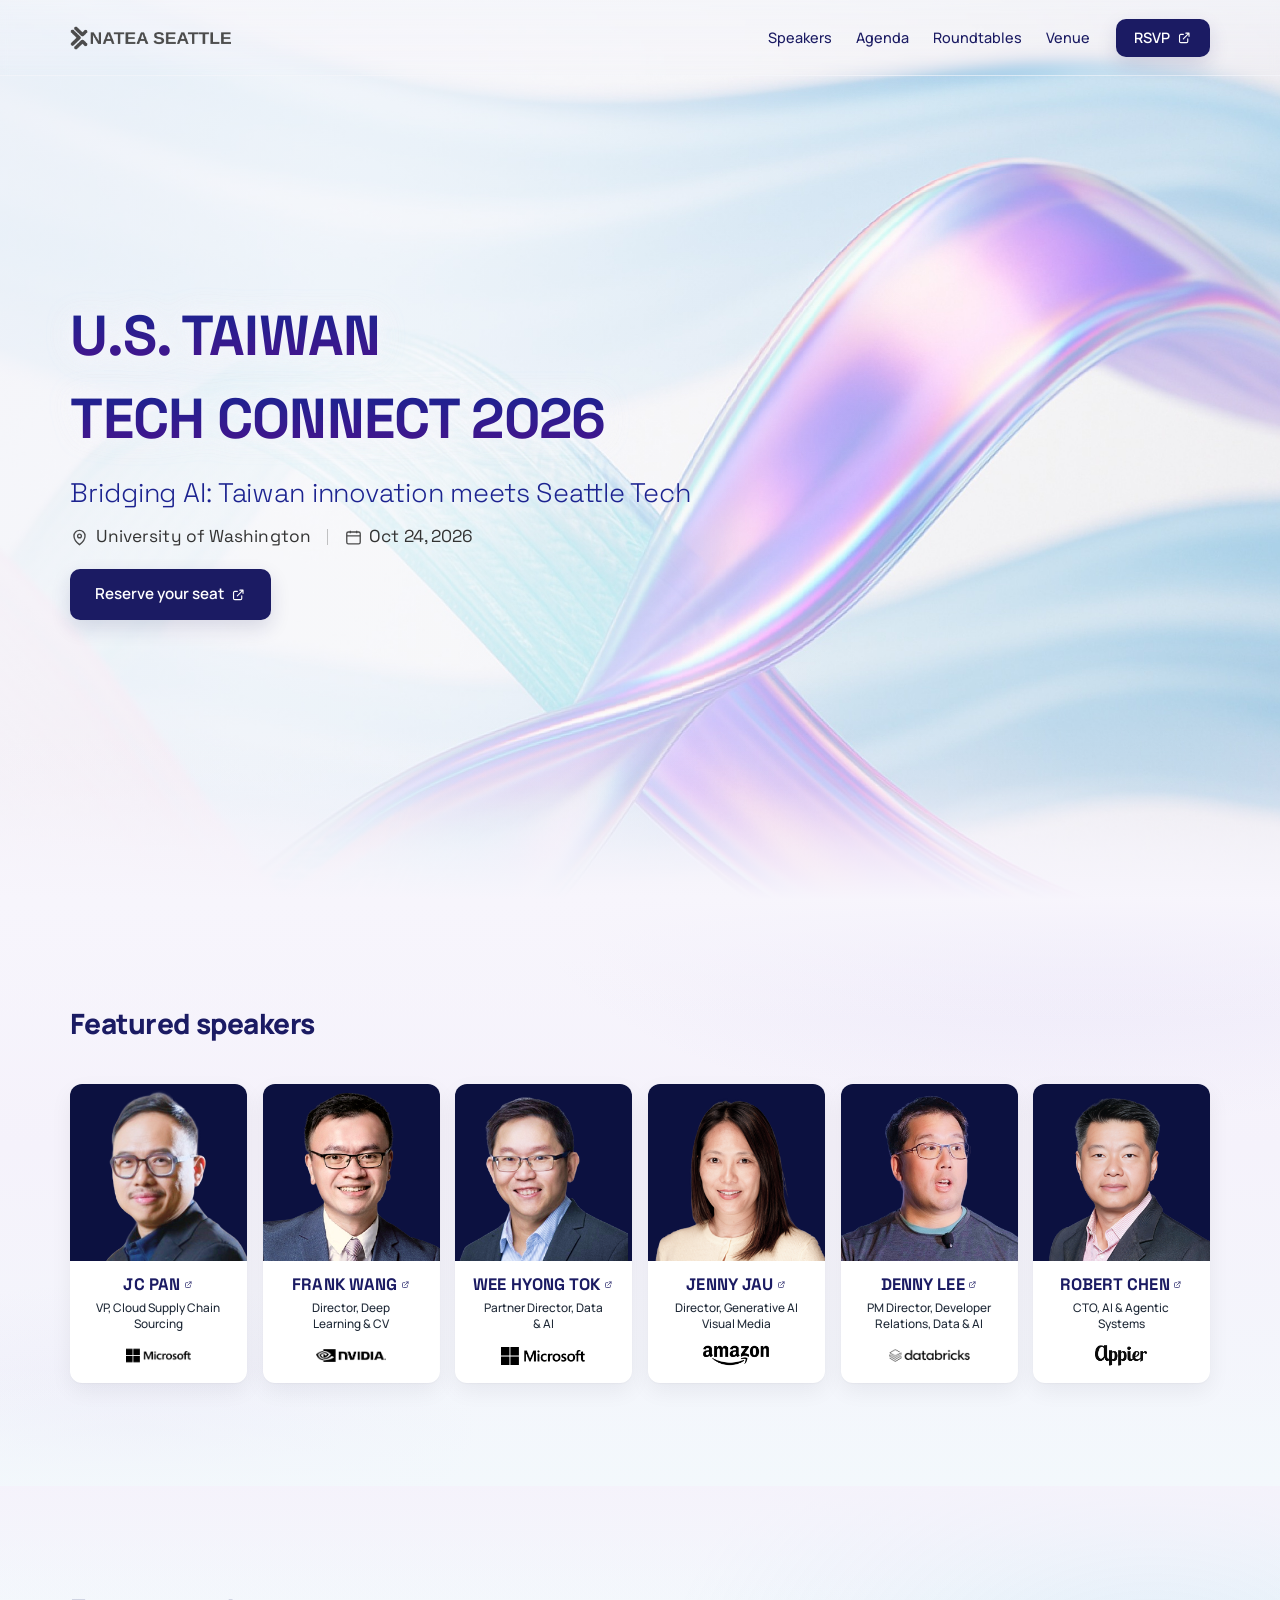
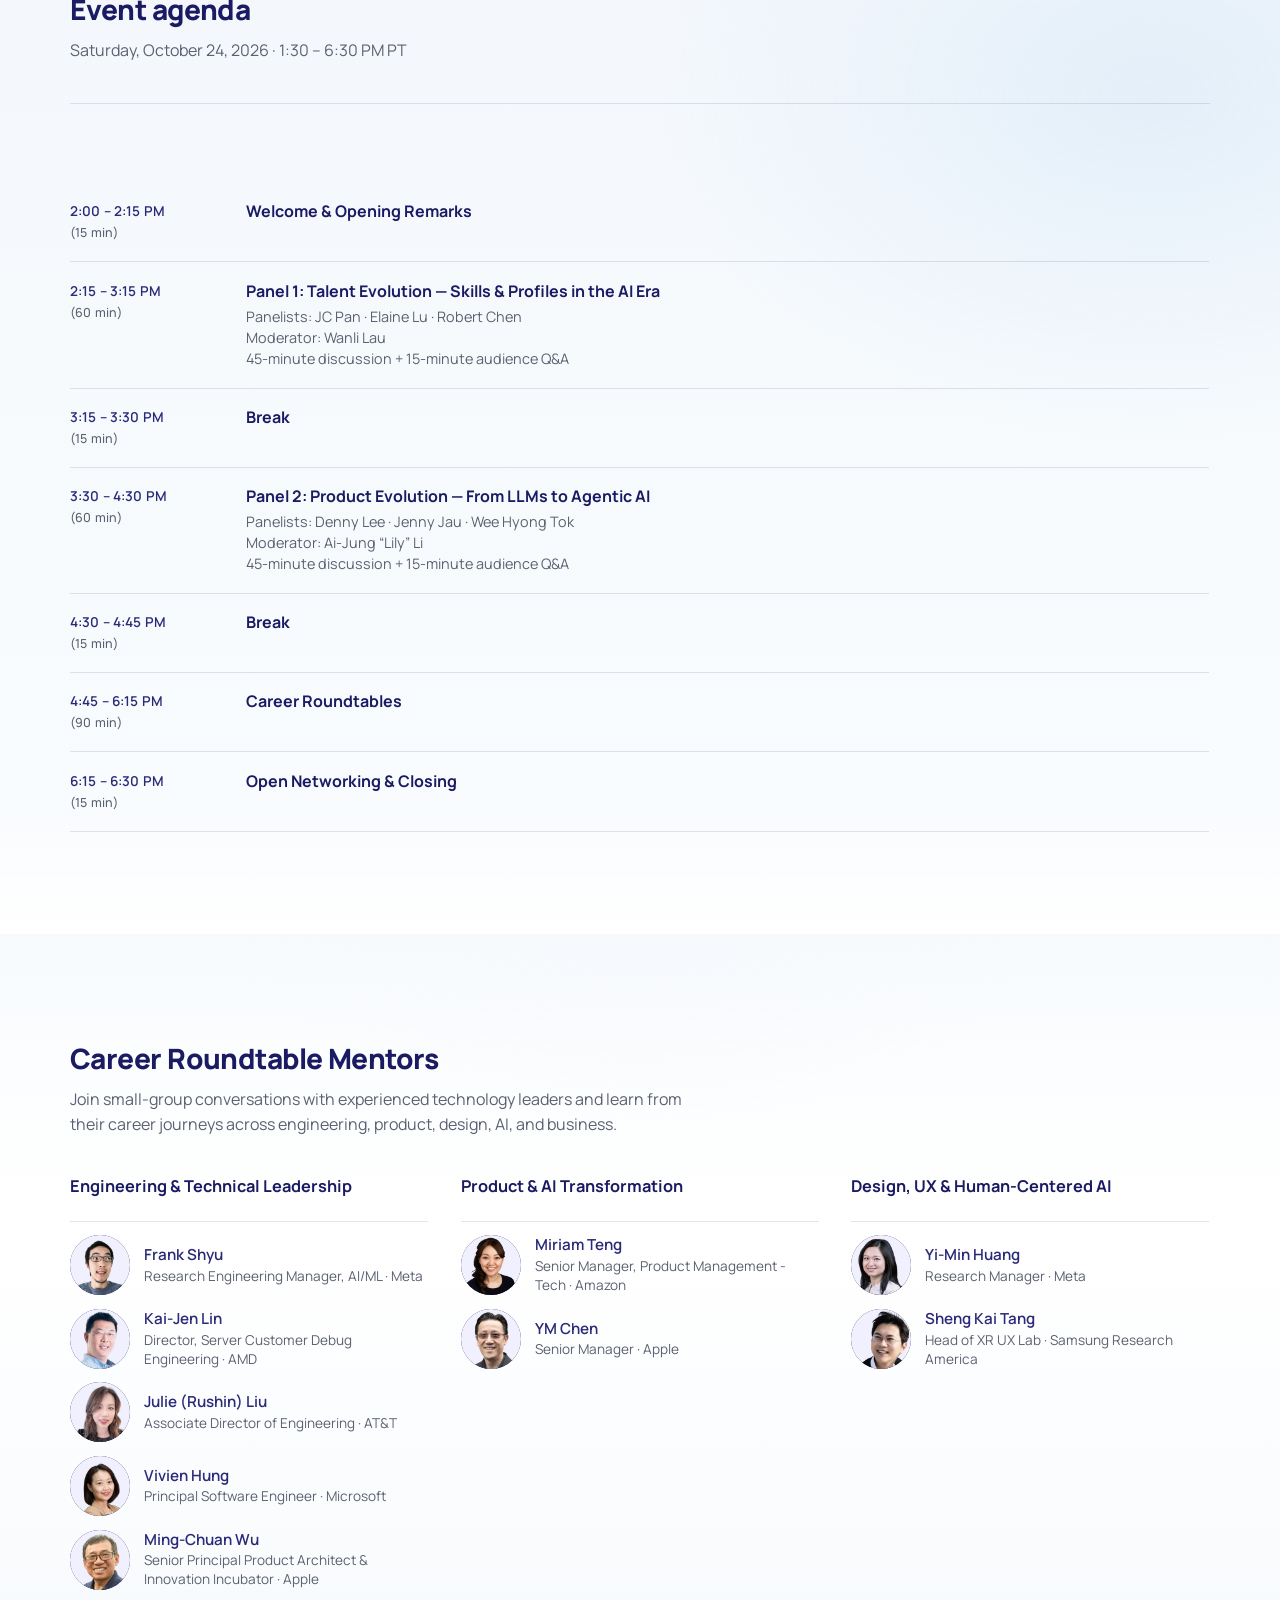
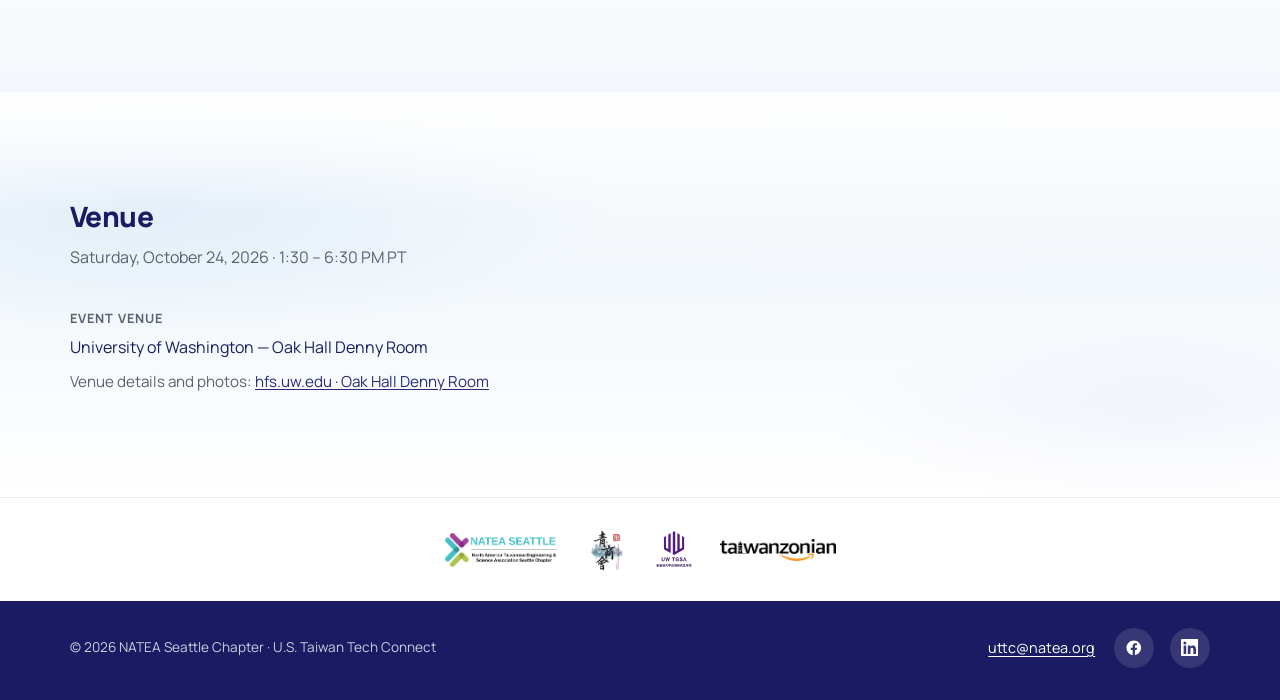
==== commit 3e9cfa7f: "Restore mobile scroll reveal and hero ribbon motion on v2.0.2. Re-enable fast mobile reveal animatio" ====
--- a/index.html
+++ b/index.html
@@ -16,7 +16,7 @@
     />
     <link rel="icon" href="assets/favicon-ribbon.png?v=20260811a" type="image/png" sizes="any" />
     <link rel="apple-touch-icon" href="assets/apple-touch-icon.png?v=20260811a" />
-    <link rel="stylesheet" href="css/styles.css?v=20260826l" />
+    <link rel="stylesheet" href="css/styles.css?v=20260826n" />
   </head>
   <body>
     <a class="skip-link" href="#main">Skip to content</a>
@@ -715,6 +715,6 @@
       </div>
     </footer>
 
-    <script src="js/main.js?v=20260826l" defer></script>
+    <script src="js/main.js?v=20260826n" defer></script>
   </body>
 </html>
--- a/css/styles.css
+++ b/css/styles.css
@@ -394,12 +394,18 @@
     padding-top: clamp(1.5rem, 4vw, 2.25rem);
   }
 
-  .reveal,
+  .reveal {
+    opacity: 0;
+    transform: translateY(0.55rem);
+    transition:
+      opacity 0.32s cubic-bezier(0.22, 1, 0.36, 1),
+      transform 0.32s cubic-bezier(0.22, 1, 0.36, 1);
+    will-change: opacity, transform;
+  }
+
   .reveal.is-in {
     opacity: 1;
-    transform: none;
-    transition: none;
-    will-change: auto;
+    transform: translateY(0);
   }
 }
 
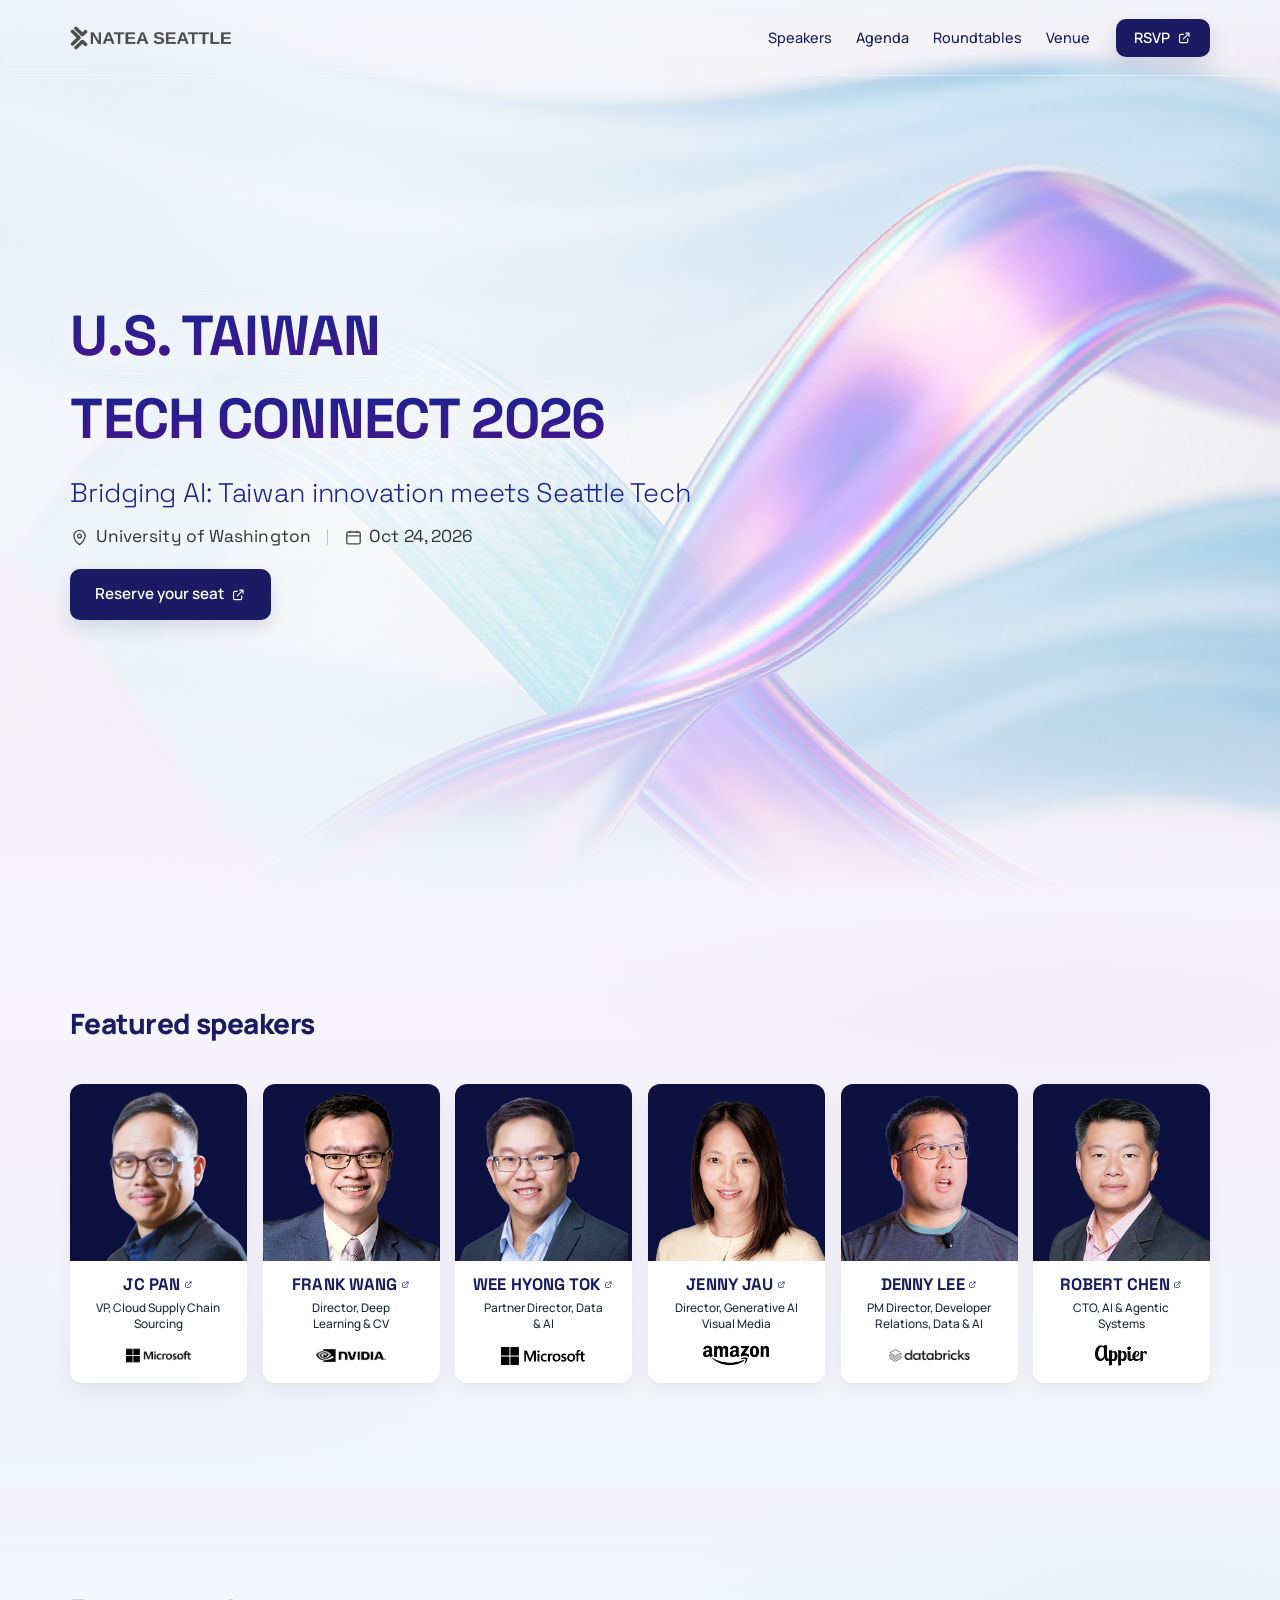
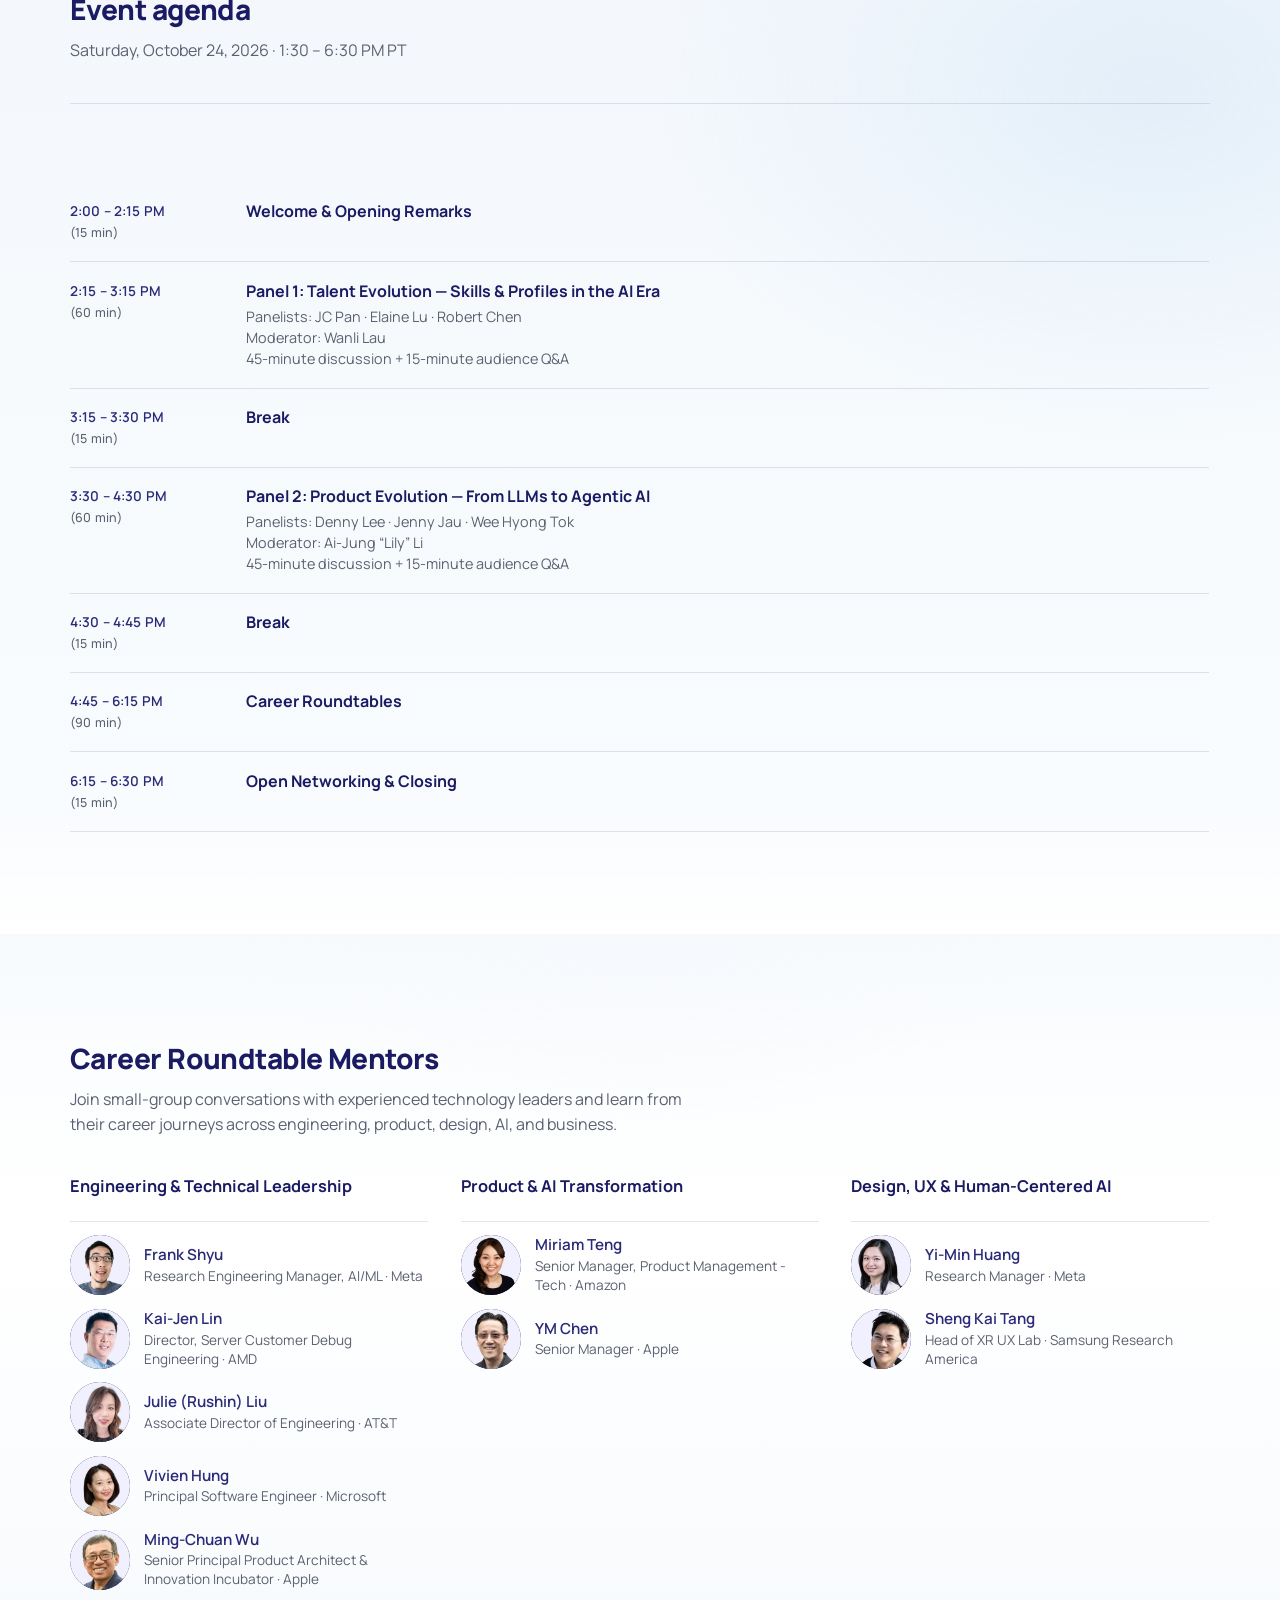
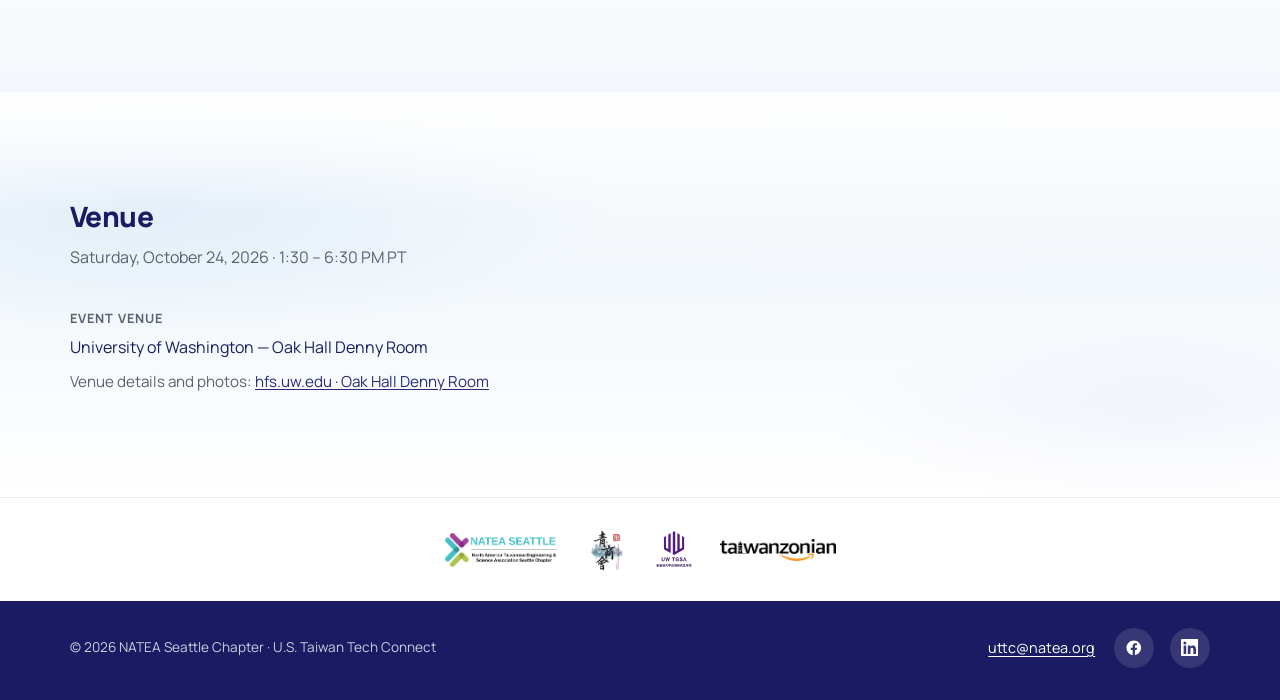
==== commit 9bf73c6f: "Smooth mobile scroll with early reveal and scroll-paused hero warp. Reveal content ahead of the view" ====
--- a/index.html
+++ b/index.html
@@ -16,7 +16,7 @@
     />
     <link rel="icon" href="assets/favicon-ribbon.png?v=20260811a" type="image/png" sizes="any" />
     <link rel="apple-touch-icon" href="assets/apple-touch-icon.png?v=20260811a" />
-    <link rel="stylesheet" href="css/styles.css?v=20260826n" />
+    <link rel="stylesheet" href="css/styles.css?v=20260826o" />
   </head>
   <body>
     <a class="skip-link" href="#main">Skip to content</a>
@@ -715,6 +715,6 @@
       </div>
     </footer>
 
-    <script src="js/main.js?v=20260826n" defer></script>
+    <script src="js/main.js?v=20260826o" defer></script>
   </body>
 </html>
--- a/css/styles.css
+++ b/css/styles.css
@@ -394,18 +394,17 @@
     padding-top: clamp(1.5rem, 4vw, 2.25rem);
   }
 
+  /* Opacity-only, early trigger — no translateY hole / blank flash on scroll up */
   .reveal {
     opacity: 0;
-    transform: translateY(0.55rem);
-    transition:
-      opacity 0.32s cubic-bezier(0.22, 1, 0.36, 1),
-      transform 0.32s cubic-bezier(0.22, 1, 0.36, 1);
-    will-change: opacity, transform;
+    transform: none;
+    transition: opacity 0.2s ease-out;
+    will-change: opacity;
   }
 
   .reveal.is-in {
     opacity: 1;
-    transform: translateY(0);
+    will-change: auto;
   }
 }
 
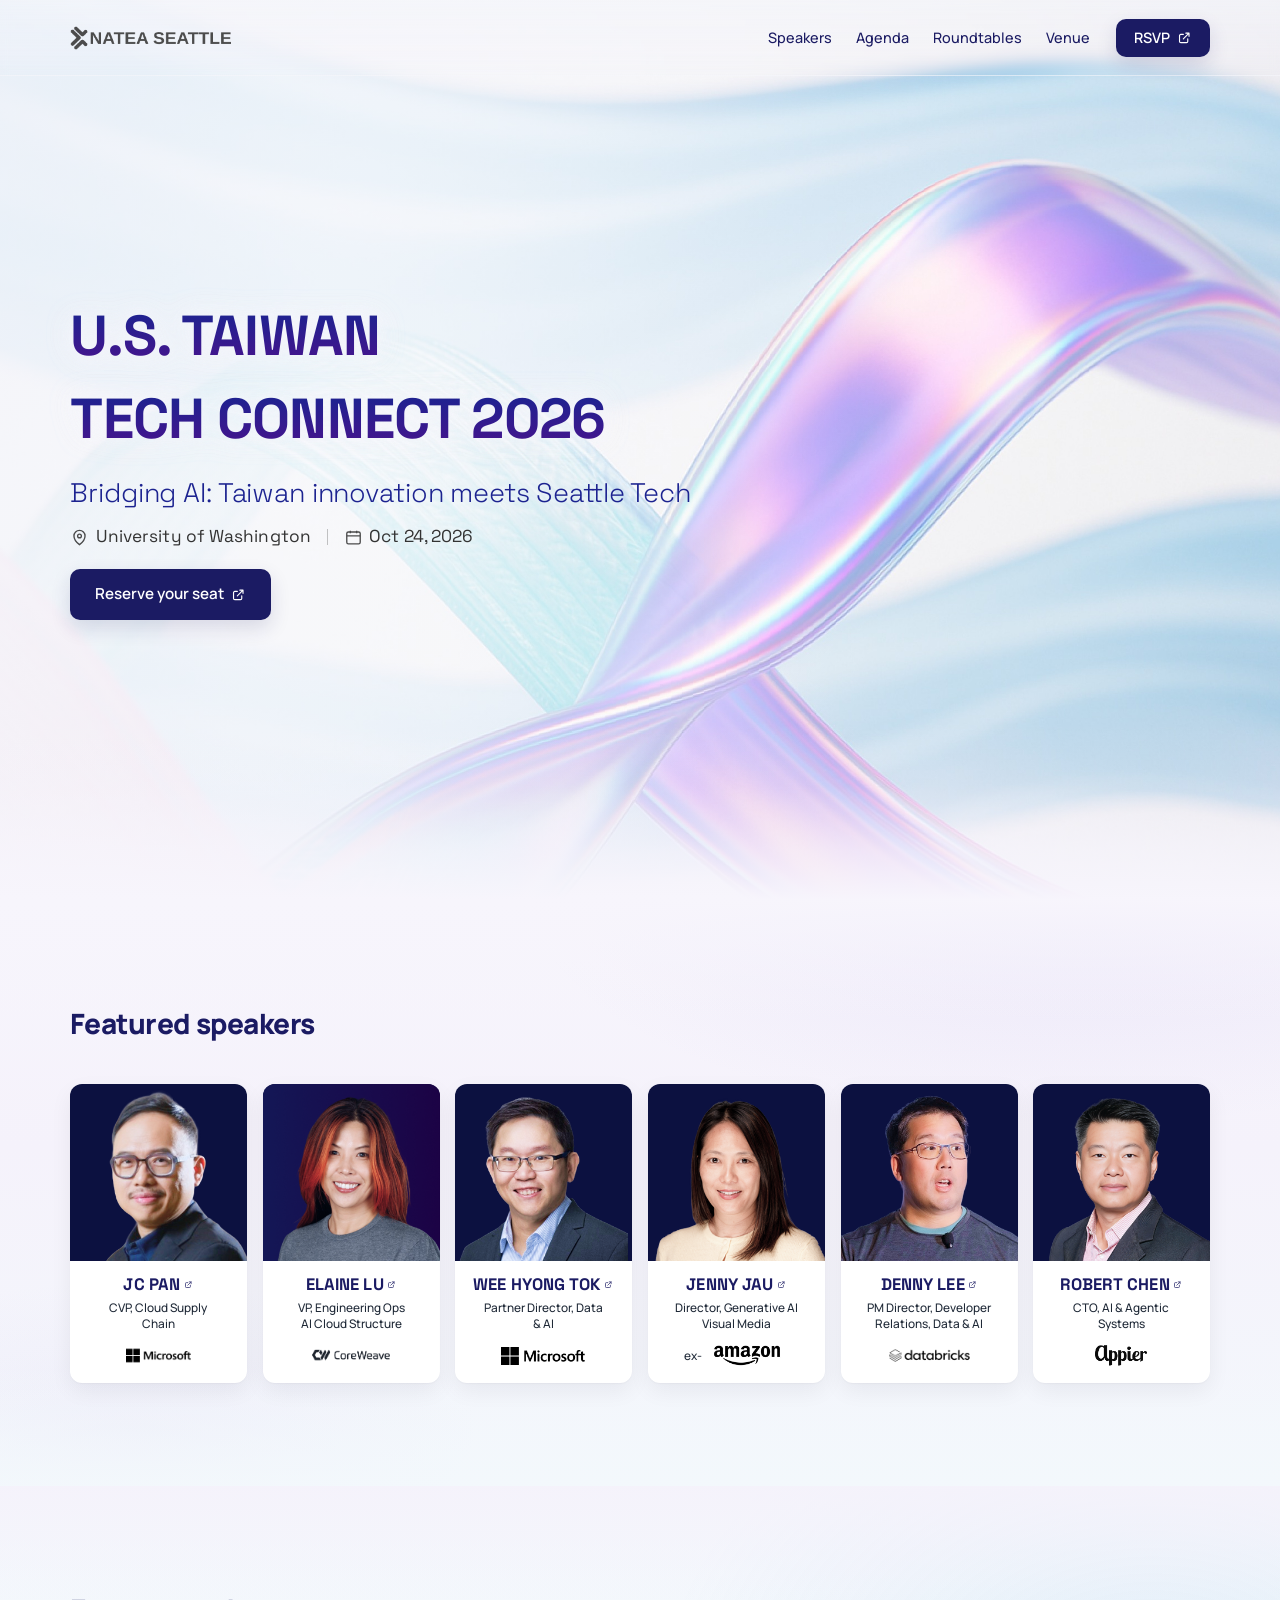
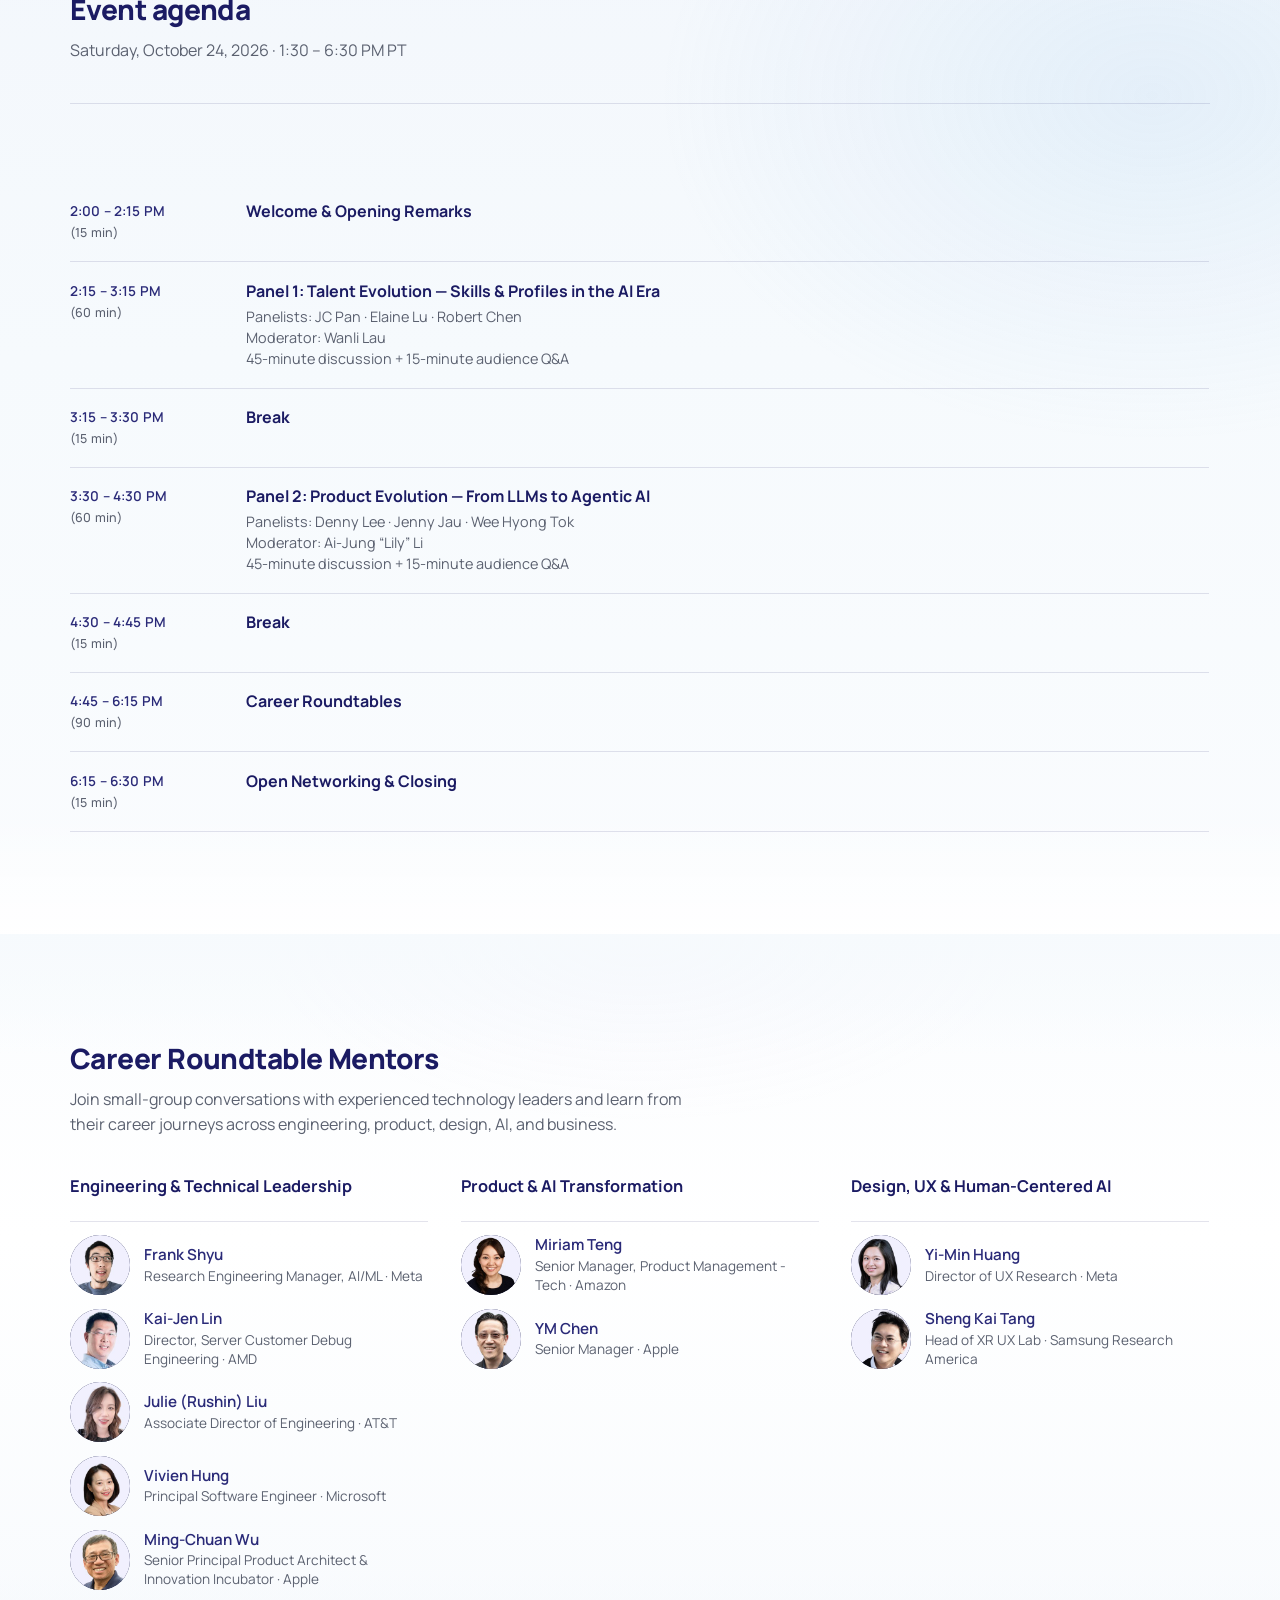
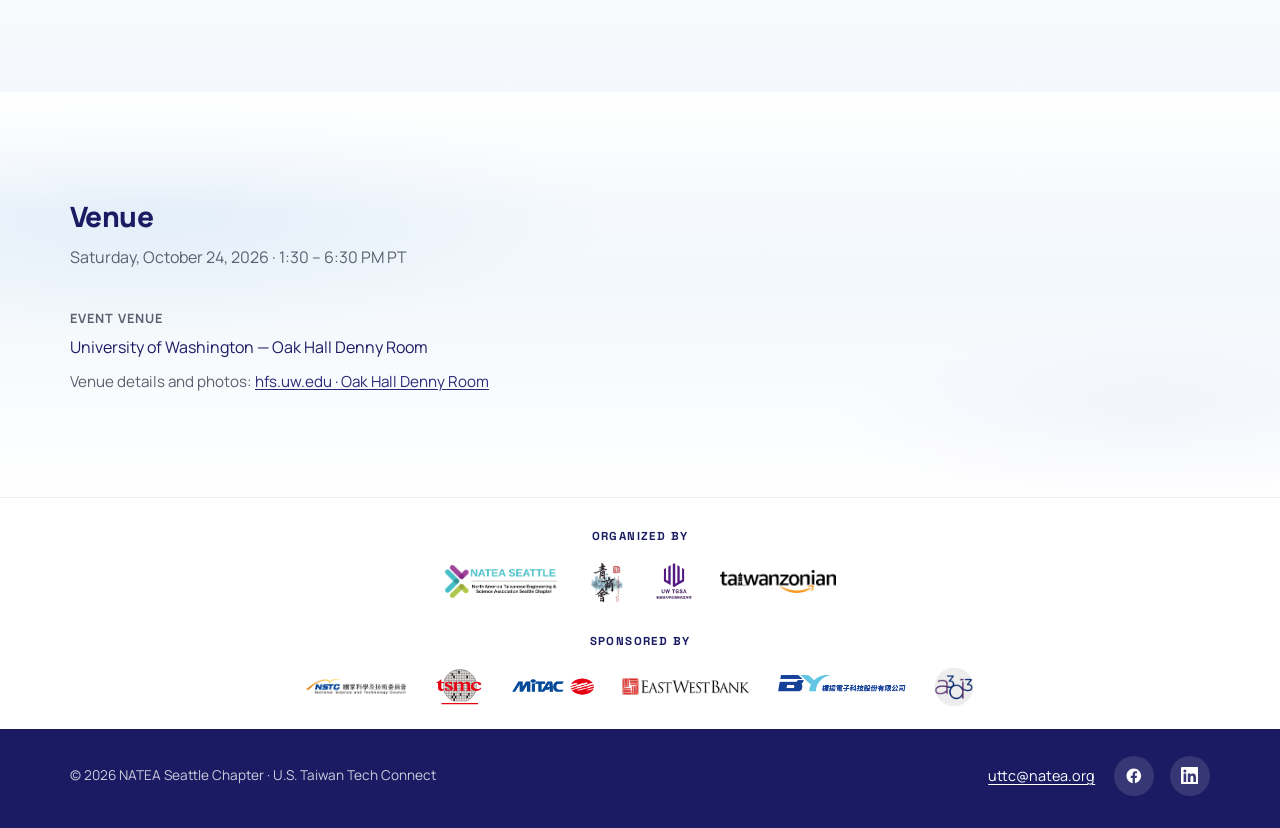
==== commit 722eea51: "Update speaker and footer branding" ====
--- a/index.html
+++ b/index.html
@@ -41,7 +41,7 @@
           <a href="#venue">Venue</a>
           <a
             class="btn btn--primary btn--nav"
-            href="https://docs.google.com/forms/d/e/1FAIpQLSffxCqk_LoCptUi9ynlW-Inpm6NsLrjcWyeMwj1Ae0CpyNlfQ/viewform"
+            href="https://www.zeffy.com/en-US/ticketing/us-taiwan-tech-connect--2026"
             target="_blank"
             rel="noopener noreferrer"
           >
@@ -61,7 +61,7 @@
         <div class="site-header__actions">
           <a
             class="btn btn--primary btn--header-rsvp"
-            href="https://docs.google.com/forms/d/e/1FAIpQLSffxCqk_LoCptUi9ynlW-Inpm6NsLrjcWyeMwj1Ae0CpyNlfQ/viewform"
+            href="https://www.zeffy.com/en-US/ticketing/us-taiwan-tech-connect--2026"
             target="_blank"
             rel="noopener noreferrer"
           >
@@ -192,7 +192,7 @@
                     ><span class="visually-hidden"> (LinkedIn)</span></a
                   >
                 </h3>
-                <p class="speaker__role">VP, Cloud Supply Chain Sourcing</p>
+                <p class="speaker__role">CVP, Cloud Supply Chain</p>
                 <img
                   class="speaker__logo"
                   src="assets/company_logo/Frame%203.png"
@@ -206,8 +206,8 @@
             <li class="speaker">
               <div class="speaker__photo">
                 <img
-                  src="assets/speakers/Frank%20Wang%201.png"
-                  alt=""
+                  src="assets/speakers/Elaine.png"
+                  alt="Elaine Lu"
                   width="310"
                   height="300"
                   loading="lazy"
@@ -215,16 +215,16 @@
               </div>
               <div class="speaker__body">
                 <h3 class="speaker__name">
-                  <a href="https://www.linkedin.com/in/yuchiang" target="_blank" rel="noopener noreferrer"
-                    >Frank Wang<span class="speaker__ext" aria-hidden="true"></span
+                  <a href="https://www.linkedin.com/in/lu-elaine" target="_blank" rel="noopener noreferrer"
+                    >Elaine Lu<span class="speaker__ext" aria-hidden="true"></span
                     ><span class="visually-hidden"> (LinkedIn)</span></a
                   >
                 </h3>
-                <p class="speaker__role">Director, Deep Learning &amp; CV</p>
+                <p class="speaker__role">VP, Engineering Ops<br />AI Cloud Structure</p>
                 <img
                   class="speaker__logo"
-                  src="assets/company_logo/Frame%203-1.png"
-                  alt="NVIDIA"
+                  src="assets/company_logo/CoreWeave_idDi6LLful_0%201.png"
+                  alt="CoreWeave"
                   width="163"
                   height="50"
                   loading="lazy"
@@ -277,14 +277,17 @@
                   >
                 </h3>
                 <p class="speaker__role">Director, Generative AI Visual Media</p>
-                <img
-                  class="speaker__logo"
-                  src="assets/company_logo/amazon-logo-black-transparent%201.png"
-                  alt="Amazon"
-                  width="127"
-                  height="38"
-                  loading="lazy"
-                />
+                <span class="speaker__company" aria-label="Ex-Amazon">
+                  <span class="speaker__company-label">ex-</span>
+                  <img
+                    class="speaker__company-logo"
+                    src="assets/company_logo/amazon-logo-black-transparent%201.png"
+                    alt="Amazon"
+                    width="127"
+                    height="38"
+                    loading="lazy"
+                  />
+                </span>
               </div>
             </li>
             <li class="speaker">
@@ -578,7 +581,7 @@
                   />
                   <div class="track__meta">
                     <span class="track__name">Yi-Min Huang</span>
-                    <span class="track__role">Research Manager · Meta</span>
+                    <span class="track__role">Director of UX Research · Meta</span>
                   </div>
                 </li>
                 <li>
@@ -634,6 +637,7 @@
     <footer class="site-footer">
       <div class="site-footer__organizers">
         <div class="container site-footer__organizers-inner">
+          <p class="organizers__title">Organized by</p>
           <ul class="organizers">
             <li>
               <img
@@ -670,6 +674,32 @@
                 height="63"
                 loading="lazy"
               />
+            </li>
+          </ul>
+        </div>
+      </div>
+
+      <div class="site-footer__sponsors">
+        <div class="container site-footer__sponsors-inner">
+          <p class="sponsors__title">Sponsored by</p>
+          <ul class="sponsors">
+            <li>
+              <img src="assets/sponsors/國科會標誌組合PNG.png" alt="National Science and Technology Council" width="400" height="130" loading="lazy" />
+            </li>
+            <li>
+              <img src="assets/sponsors/tsmc-1.svg" alt="TSMC" width="220" height="120" loading="lazy" />
+            </li>
+            <li>
+              <img src="assets/sponsors/mitac-logo.png" alt="MITAC" width="220" height="120" loading="lazy" />
+            </li>
+            <li>
+              <img src="assets/sponsors/East_West_Bank_logo.svg.webp" alt="East West Bank" width="500" height="200" loading="lazy" />
+            </li>
+            <li>
+              <img src="assets/sponsors/BY-AITech.png" alt="BY AI Tech" width="300" height="120" loading="lazy" />
+            </li>
+            <li>
+              <img src="assets/sponsors/8SnzwN_a_400x400.jpg" alt="Sponsor" width="400" height="400" loading="lazy" />
             </li>
           </ul>
         </div>
--- a/css/styles.css
+++ b/css/styles.css
@@ -1157,6 +1157,38 @@
   text-align: center;
 }
 
+.speaker__company {
+  display: flex;
+  align-items: center;
+  justify-content: center;
+  gap: 0.2rem;
+  margin: 0.4rem auto 0;
+  font-family: var(--font);
+  font-size: 0.74rem;
+  font-weight: 500;
+  line-height: 1;
+  color: #1f2937;
+  text-align: center;
+}
+
+.speaker__company-label {
+  font: inherit;
+  color: inherit;
+  display: inline-block;
+  line-height: 1;
+}
+
+.speaker__company-logo {
+  display: block;
+  width: 5.25rem;
+  height: 1.35rem;
+  max-width: 100%;
+  margin: 0;
+  object-fit: contain;
+  object-position: center;
+  flex-shrink: 0;
+}
+
 .speaker__logo {
   display: block;
   /* Uniform frame so every company mark reads at the same scale */
@@ -1401,6 +1433,18 @@
   margin-inline: auto;
 }
 
+.organizers__title,
+.sponsors__title {
+  margin: 0 0 0.9rem;
+  text-align: center;
+  font-family: var(--font-display);
+  font-size: 0.72rem;
+  font-weight: 700;
+  letter-spacing: 0.12em;
+  text-transform: uppercase;
+  color: var(--ink);
+}
+
 .organizers {
   list-style: none;
   margin: 0;
@@ -1433,6 +1477,48 @@
 .organizers li:nth-child(3) img {
   height: clamp(2.1rem, 4.5vw, 2.75rem);
   max-width: 3.5rem;
+}
+
+.site-footer__sponsors {
+  background: #fff;
+  padding: 0 0 1.3rem;
+}
+
+.site-footer__sponsors-inner {
+  width: min(100% - 2 * var(--space-page-x), 48rem);
+  margin-inline: auto;
+}
+
+.sponsors {
+  list-style: none;
+  margin: 0;
+  padding: 0;
+  display: flex;
+  flex-wrap: wrap;
+  align-items: center;
+  justify-content: center;
+  gap: clamp(0.8rem, 2vw, 1.5rem) clamp(1rem, 2.8vw, 1.75rem);
+}
+
+.sponsors li {
+  display: flex;
+  align-items: center;
+  justify-content: center;
+  min-height: 2.75rem;
+}
+
+.sponsors img {
+  display: block;
+  width: auto;
+  max-width: min(8rem, 30vw);
+  height: clamp(1.8rem, 3.5vw, 2.5rem);
+  object-fit: contain;
+  object-position: center;
+}
+
+.sponsors li:nth-child(1) img,
+.sponsors li:nth-child(6) img {
+  max-width: min(6.2rem, 26vw);
 }
 
 .site-footer__bar {
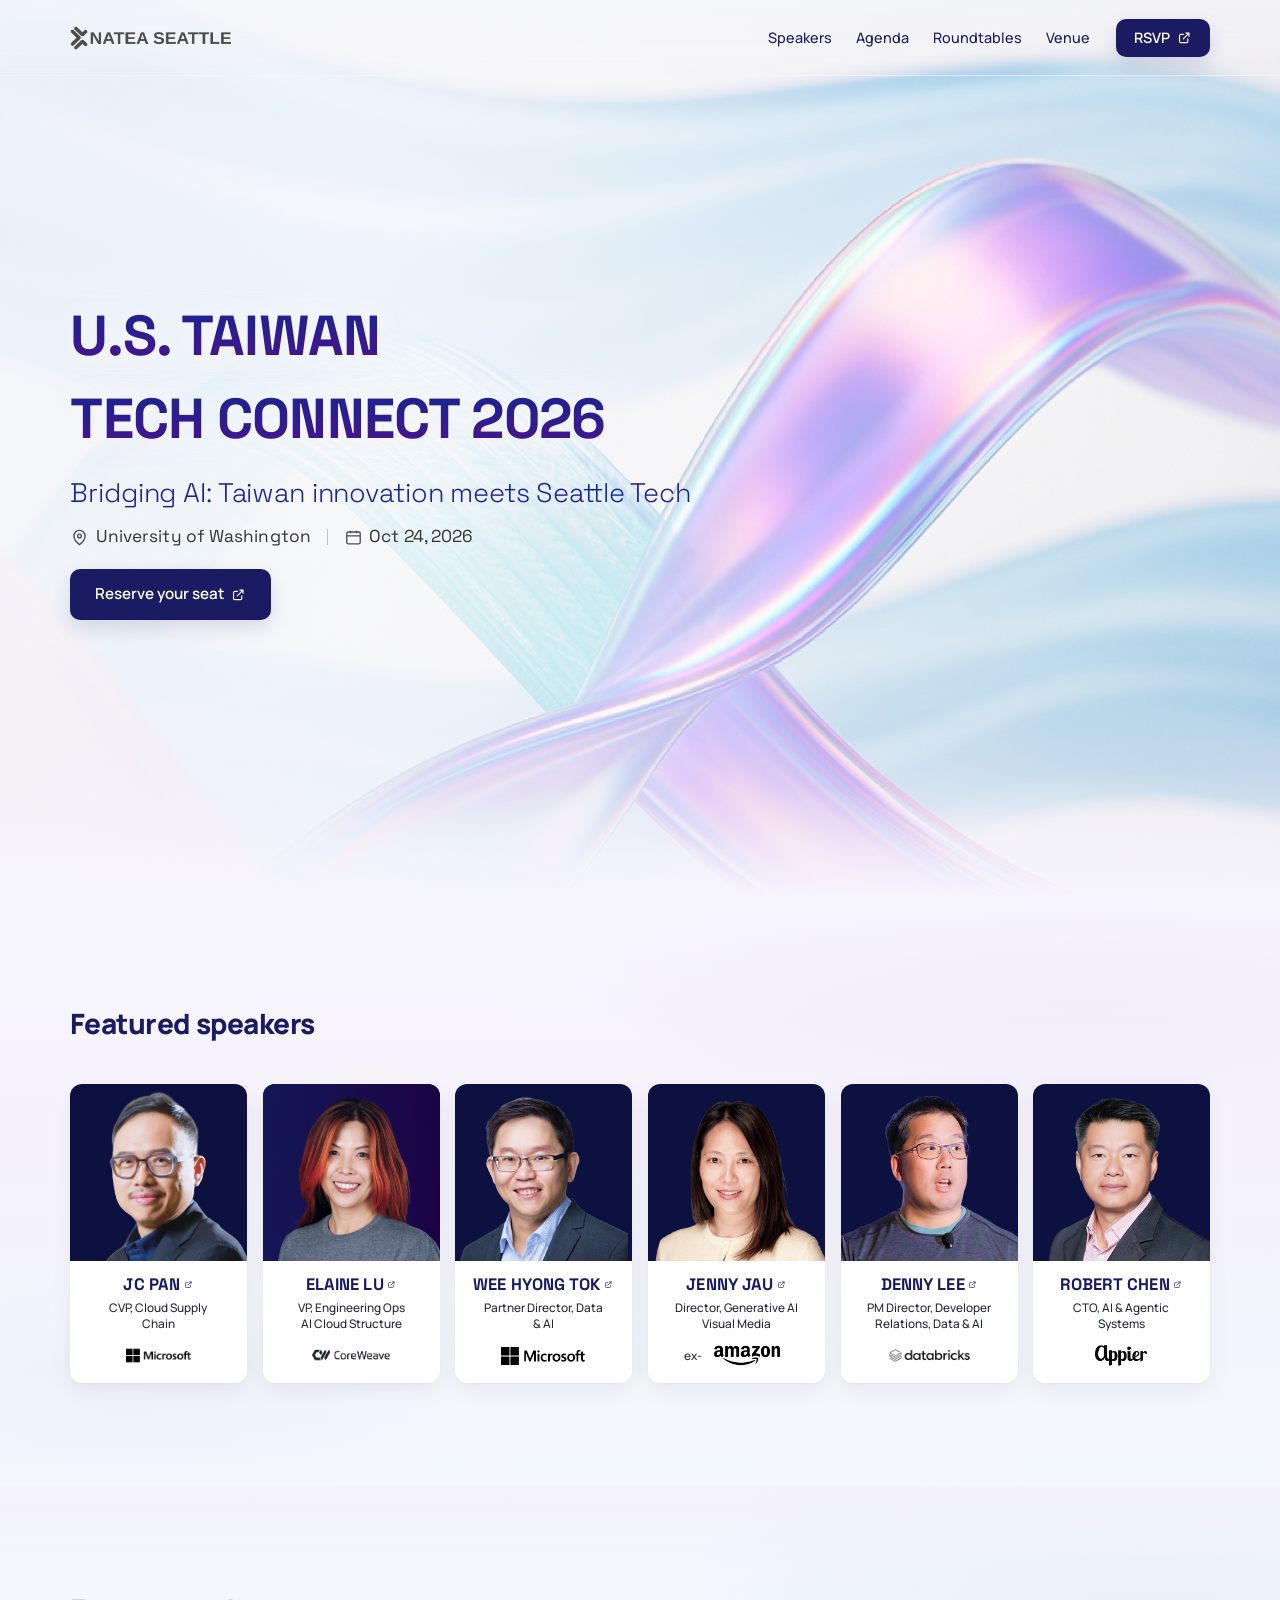
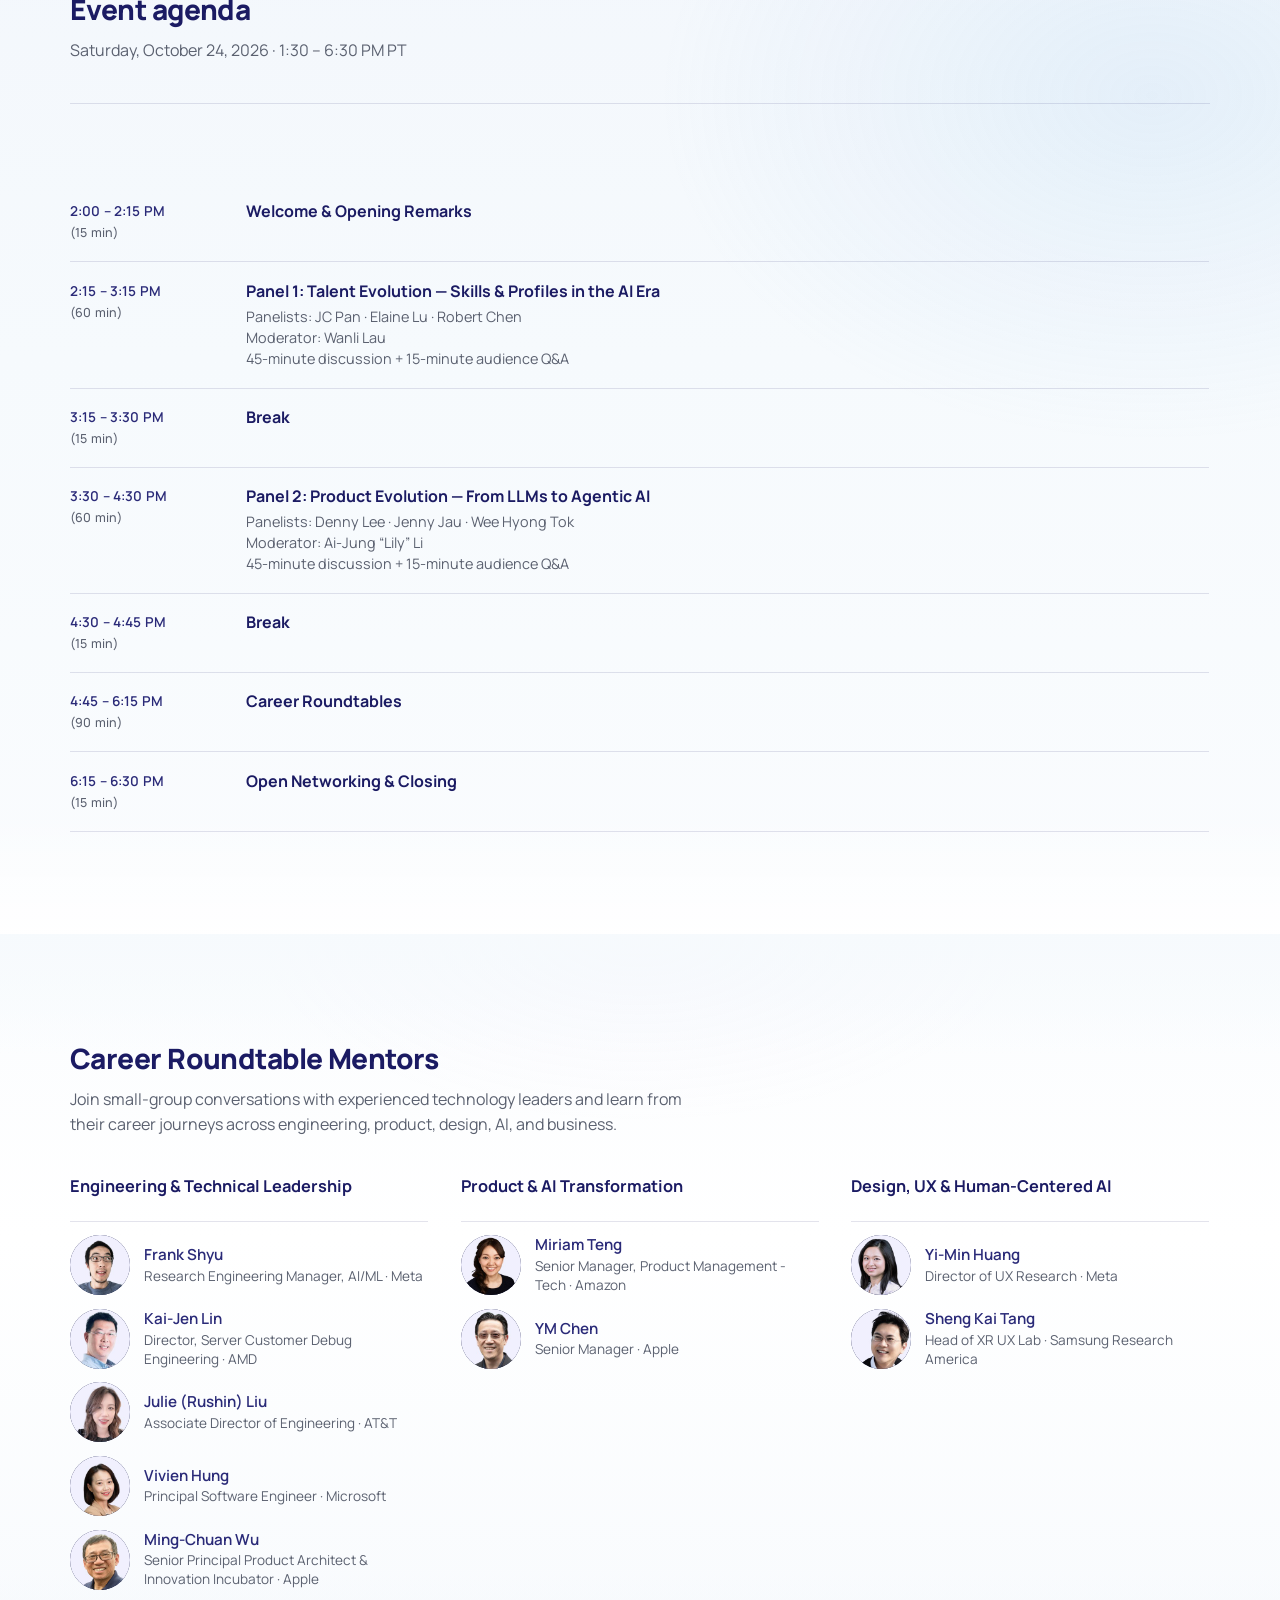
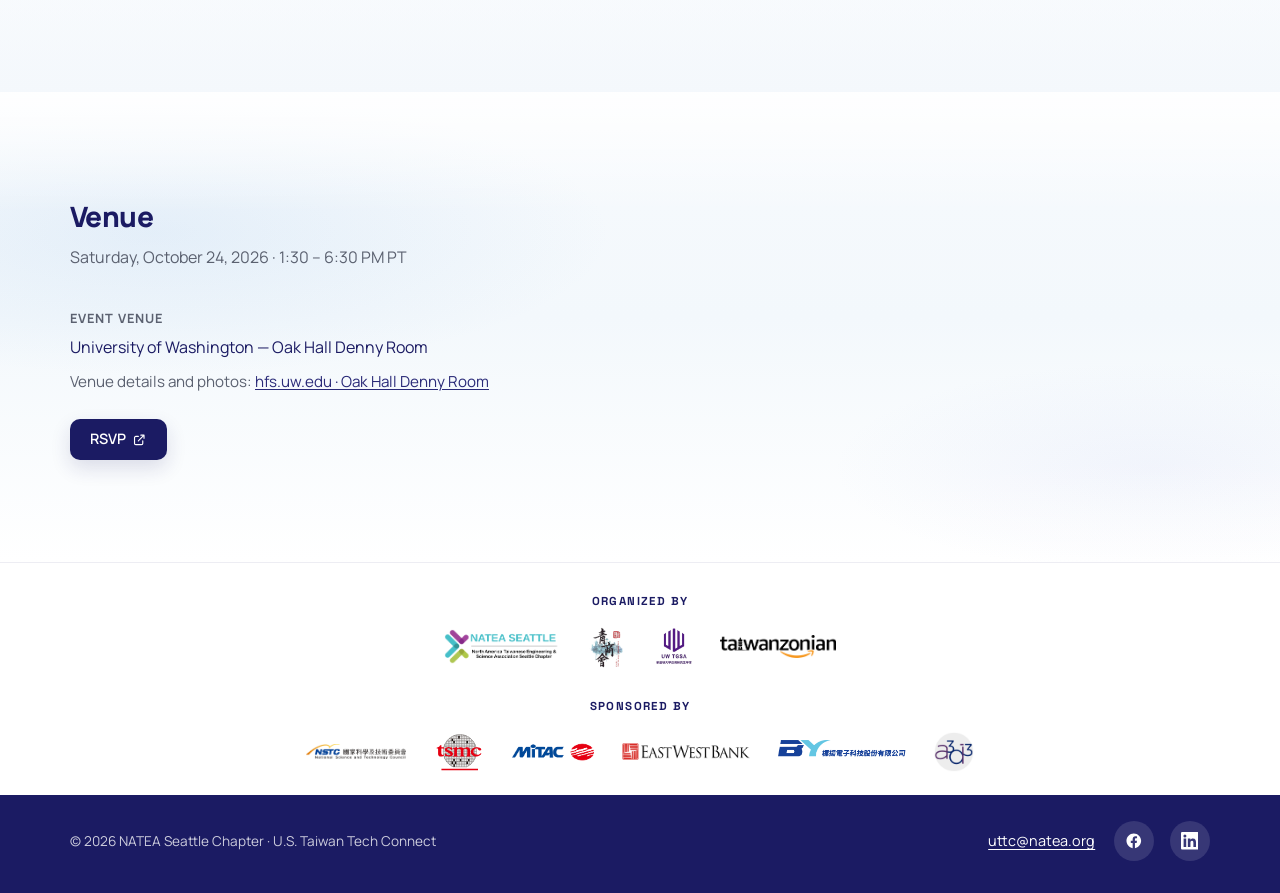
==== commit 05620270: "Update venue RSVP and footer branding" ====
--- a/index.html
+++ b/index.html
@@ -630,6 +630,26 @@
               </p>
             </div>
           </div>
+
+          <div class="venue-rsvp" style="margin-top: 1.5rem; display: flex; justify-content: flex-start;">
+            <a
+              class="btn btn--primary"
+              href="https://www.zeffy.com/en-US/ticketing/us-taiwan-tech-connect--2026"
+              target="_blank"
+              rel="noopener noreferrer"
+            >
+              RSVP
+              <svg class="btn__icon" viewBox="0 0 24 24" fill="none" aria-hidden="true">
+                <path
+                  d="M14 5h5v5M19 5l-9 9M10 7H6a2 2 0 0 0-2 2v9a2 2 0 0 0 2 2h9a2 2 0 0 0 2-2v-4"
+                  stroke="currentColor"
+                  stroke-width="1.8"
+                  stroke-linecap="round"
+                  stroke-linejoin="round"
+                />
+              </svg>
+            </a>
+          </div>
         </div>
       </section>
     </main>
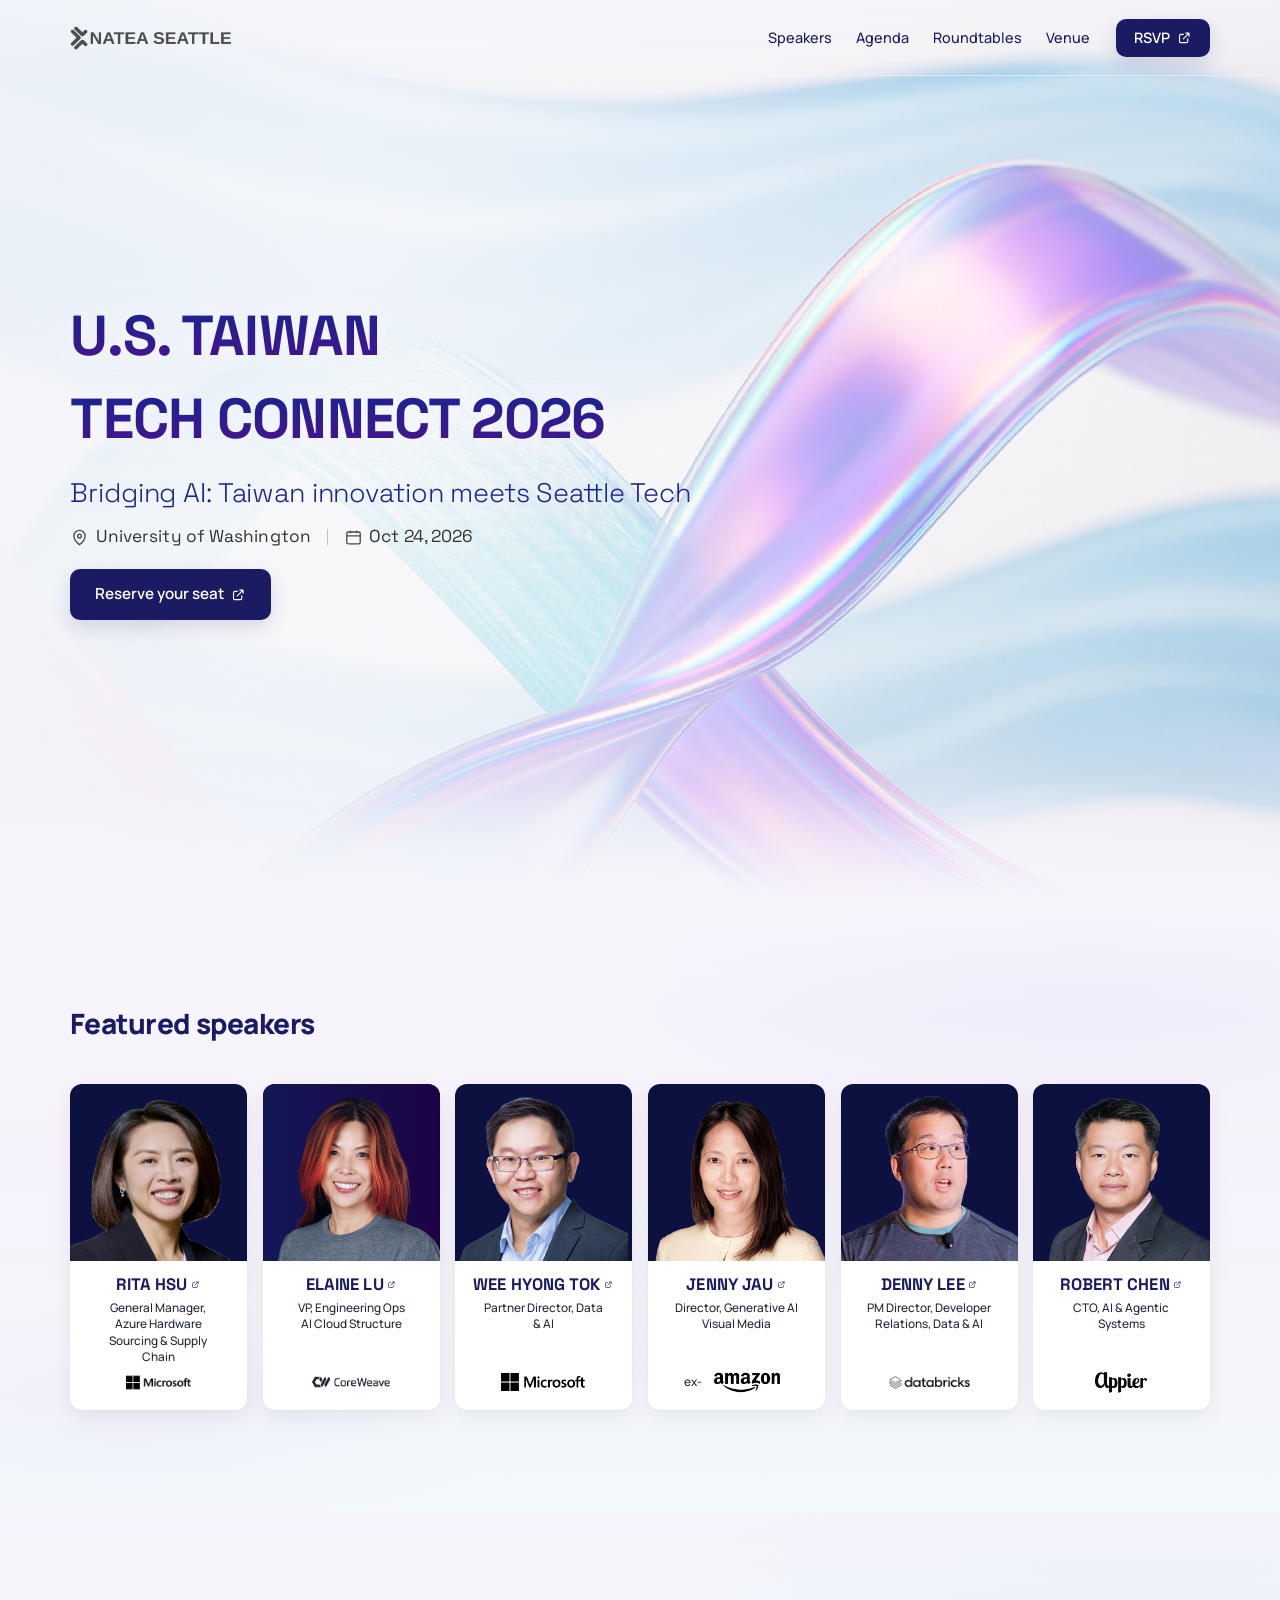
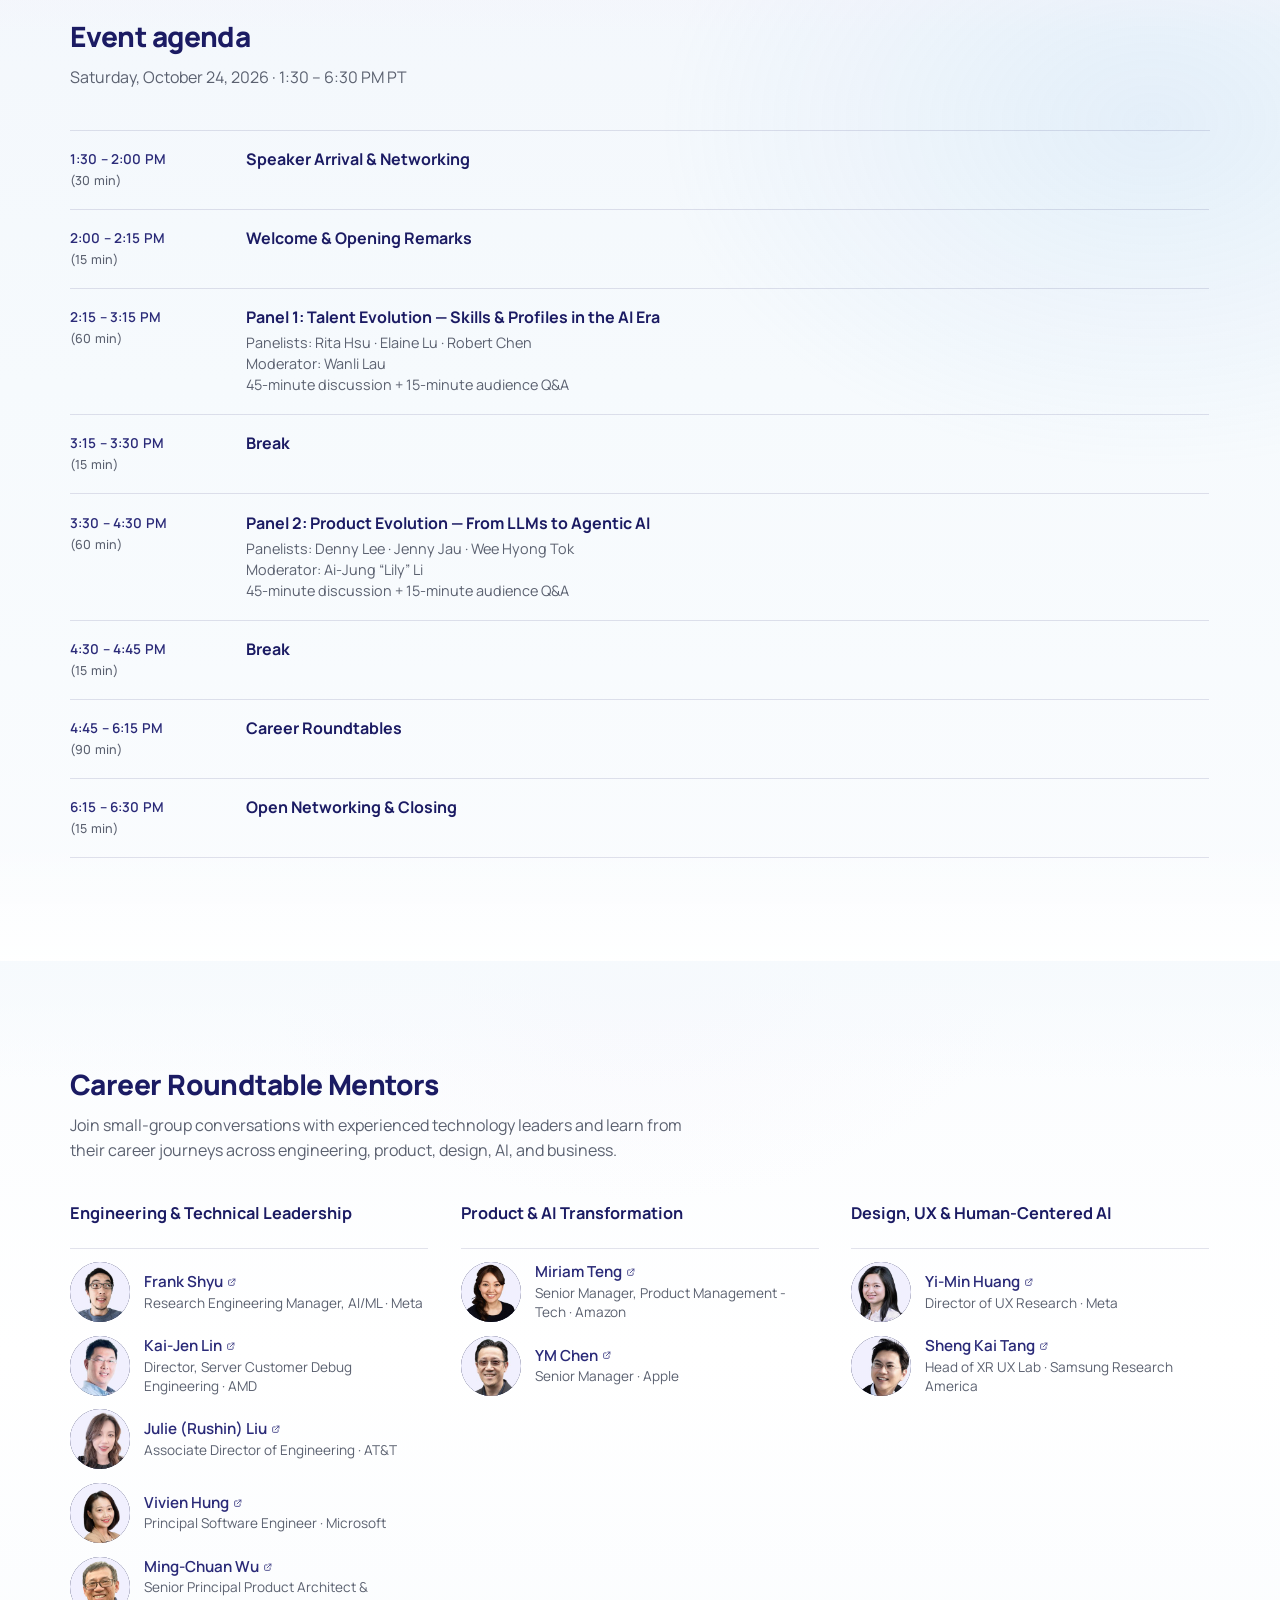
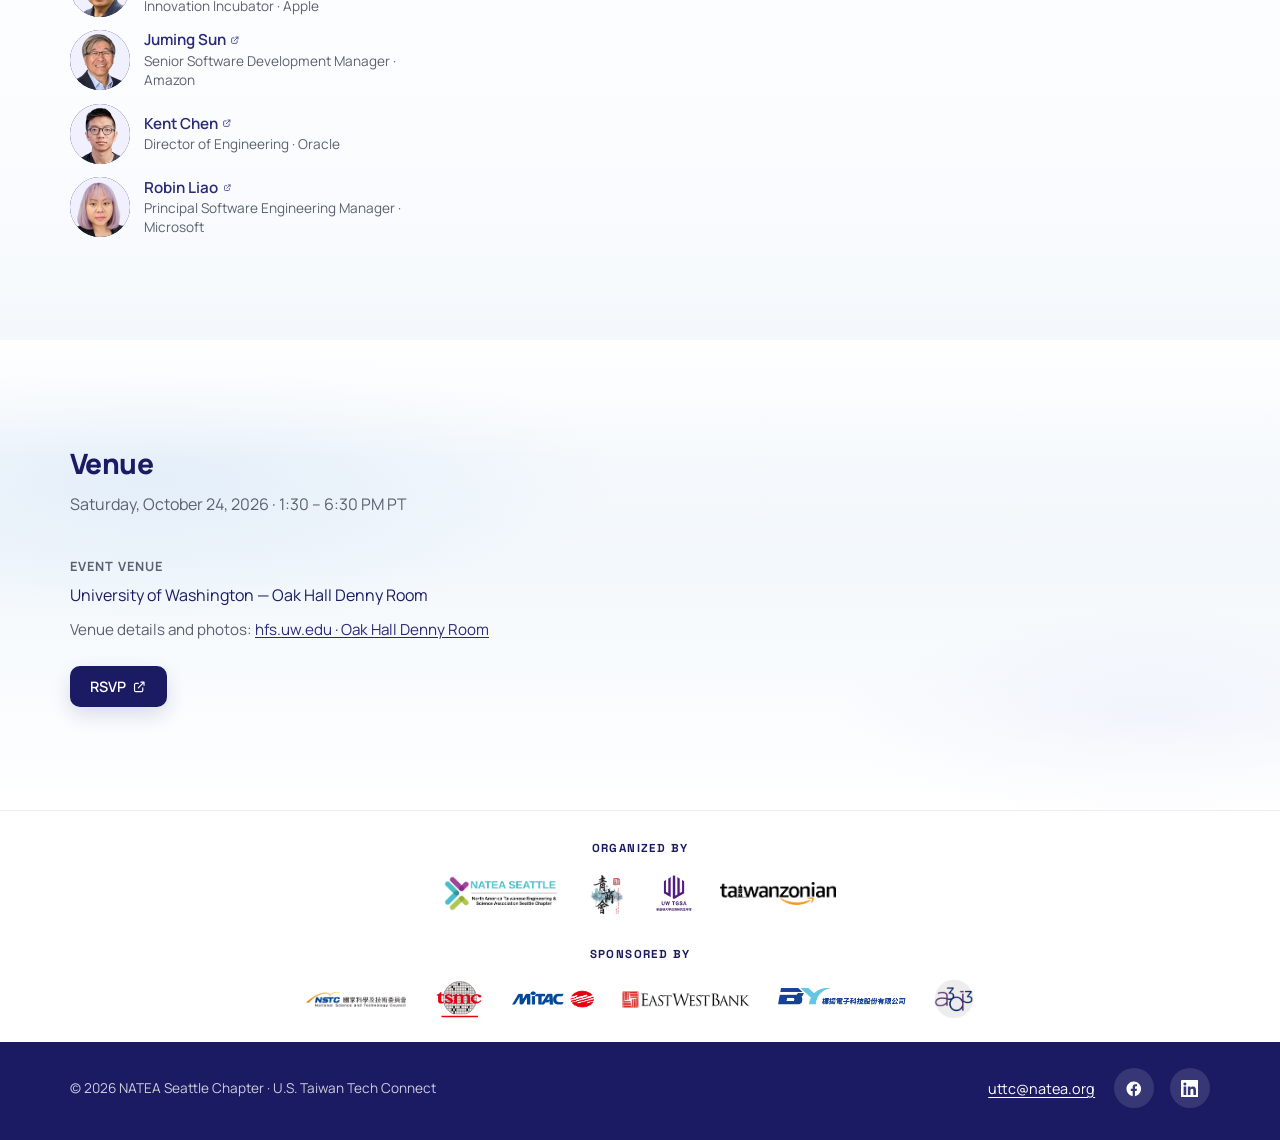
==== commit 496de29d: "Update speaker and mentor details" ====
--- a/index.html
+++ b/index.html
@@ -16,7 +16,7 @@
     />
     <link rel="icon" href="assets/favicon-ribbon.png?v=20260811a" type="image/png" sizes="any" />
     <link rel="apple-touch-icon" href="assets/apple-touch-icon.png?v=20260811a" />
-    <link rel="stylesheet" href="css/styles.css?v=20260826o" />
+    <link rel="stylesheet" href="css/styles.css?v=20260927a" />
   </head>
   <body>
     <a class="skip-link" href="#main">Skip to content</a>
@@ -178,7 +178,7 @@
             <li class="speaker">
               <div class="speaker__photo">
                 <img
-                  src="assets/speakers/JC%20Pan%201.png"
+                  src="assets/speakers/Rita.png"
                   alt=""
                   width="310"
                   height="300"
@@ -187,12 +187,12 @@
               </div>
               <div class="speaker__body">
                 <h3 class="speaker__name">
-                  <a href="https://www.linkedin.com/in/panjc" target="_blank" rel="noopener noreferrer"
-                    >JC Pan<span class="speaker__ext" aria-hidden="true"></span
+                  <a href="https://www.linkedin.com/in/rita-hsu-11731b5/" target="_blank" rel="noopener noreferrer"
+                    >Rita Hsu<span class="speaker__ext" aria-hidden="true"></span
                     ><span class="visually-hidden"> (LinkedIn)</span></a
                   >
                 </h3>
-                <p class="speaker__role">CVP, Cloud Supply Chain</p>
+                <p class="speaker__role">General Manager, Azure Hardware Sourcing & Supply Chain</p>
                 <img
                   class="speaker__logo"
                   src="assets/company_logo/Frame%203.png"
@@ -380,7 +380,7 @@
               <div class="agenda__body">
                 <h3>Panel 1: Talent Evolution — Skills &amp; Profiles in the AI Era</h3>
                 <p class="speakers-line">
-                  Panelists: JC Pan · Elaine Lu · Robert Chen<br />
+                  Panelists: Rita Hsu · Elaine Lu · Robert Chen<br />
                   Moderator: Wanli Lau
                 </p>
                 <p>45-minute discussion + 15-minute audience Q&amp;A</p>
@@ -450,7 +450,7 @@
                     decoding="async"
                   />
                   <div class="track__meta">
-                    <span class="track__name">Frank Shyu</span>
+                    <span class="track__name"><a href="https://www.linkedin.com/in/frank-shyu/" target="_blank" rel="noopener noreferrer">Frank Shyu<span class="speaker__ext" aria-hidden="true"></span><span class="visually-hidden"> (LinkedIn)</span></a></span>
                     <span class="track__role"
                       >Research Engineering Manager, AI/ML · Meta</span
                     >
@@ -467,7 +467,7 @@
                     decoding="async"
                   />
                   <div class="track__meta">
-                    <span class="track__name">Kai-Jen Lin</span>
+                    <span class="track__name"><a href="https://www.linkedin.com/in/kai-jen-lin-23391711/" target="_blank" rel="noopener noreferrer">Kai-Jen Lin<span class="speaker__ext" aria-hidden="true"></span><span class="visually-hidden"> (LinkedIn)</span></a></span>
                     <span class="track__role"
                       >Director, Server Customer Debug Engineering · AMD</span
                     >
@@ -484,7 +484,7 @@
                     decoding="async"
                   />
                   <div class="track__meta">
-                    <span class="track__name">Julie (Rushin) Liu</span>
+                    <span class="track__name"><a href="https://www.linkedin.com/in/julieruliu/" target="_blank" rel="noopener noreferrer">Julie (Rushin) Liu<span class="speaker__ext" aria-hidden="true"></span><span class="visually-hidden"> (LinkedIn)</span></a></span>
                     <span class="track__role"
                       >Associate Director of Engineering · AT&amp;T</span
                     >
@@ -501,7 +501,7 @@
                     decoding="async"
                   />
                   <div class="track__meta">
-                    <span class="track__name">Vivien Hung</span>
+                    <span class="track__name"><a href="https://www.linkedin.com/in/vivien-hung-1406135b/?skipRedirect=true" target="_blank" rel="noopener noreferrer">Vivien Hung<span class="speaker__ext" aria-hidden="true"></span><span class="visually-hidden"> (LinkedIn)</span></a></span>
                     <span class="track__role"
                       >Principal Software Engineer · Microsoft</span
                     >
@@ -518,10 +518,59 @@
                     decoding="async"
                   />
                   <div class="track__meta">
-                    <span class="track__name">Ming-Chuan Wu</span>
+                    <span class="track__name"><a href="https://www.linkedin.com/in/mingchuanwu/?skipRedirect=true" target="_blank" rel="noopener noreferrer">Ming-Chuan Wu<span class="speaker__ext" aria-hidden="true"></span><span class="visually-hidden"> (LinkedIn)</span></a></span>
                     <span class="track__role"
                       >Senior Principal Product Architect &amp; Innovation
                       Incubator · Apple</span
+                    >
+                  </div>
+                </li>
+                <li>
+                  <img
+                    class="track__photo"
+                    src="assets/mentors/Juming Sun.png"
+                    width="60"
+                    height="60"
+                    alt=""
+                    loading="lazy"
+                    decoding="async"
+                  />
+                  <div class="track__meta">
+                    <span class="track__name"><a href="https://www.linkedin.com/in/jimingsun/" target="_blank" rel="noopener noreferrer">Juming Sun<span class="speaker__ext" aria-hidden="true"></span><span class="visually-hidden"> (LinkedIn)</span></a></span>
+                    <span class="track__role"
+                      >Senior Software Development Manager · Amazon</span
+                    >
+                  </div>
+                </li><li>
+                  <img
+                    class="track__photo"
+                    src="assets/mentors/Kent.png"
+                    width="60"
+                    height="60"
+                    alt=""
+                    loading="lazy"
+                    decoding="async"
+                  />
+                  <div class="track__meta">
+                    <span class="track__name"><a href="https://www.linkedin.com/in/kent-chen/" target="_blank" rel="noopener noreferrer">Kent Chen<span class="speaker__ext" aria-hidden="true"></span><span class="visually-hidden"> (LinkedIn)</span></a></span>
+                    <span class="track__role"
+                      >Director of Engineering · Oracle</span
+                    >
+                  </div>
+                </li><li>
+                  <img
+                    class="track__photo"
+                    src="assets/mentors/Robin.png"
+                    width="60"
+                    height="60"
+                    alt=""
+                    loading="lazy"
+                    decoding="async"
+                  />
+                  <div class="track__meta">
+                    <span class="track__name"><a href="https://www.linkedin.com/in/robin-liao/" target="_blank" rel="noopener noreferrer">Robin Liao<span class="speaker__ext" aria-hidden="true"></span><span class="visually-hidden"> (LinkedIn)</span></a></span>
+                    <span class="track__role"
+                      >Principal Software Engineering Manager · Microsoft</span
                     >
                   </div>
                 </li>
@@ -542,7 +591,7 @@
                     decoding="async"
                   />
                   <div class="track__meta">
-                    <span class="track__name">Miriam Teng</span>
+                    <span class="track__name"><a href="https://www.linkedin.com/in/miriam-teng-cpa/" target="_blank" rel="noopener noreferrer">Miriam Teng<span class="speaker__ext" aria-hidden="true"></span><span class="visually-hidden"> (LinkedIn)</span></a></span>
                     <span class="track__role"
                       >Senior Manager, Product Management - Tech · Amazon</span
                     >
@@ -559,7 +608,7 @@
                     decoding="async"
                   />
                   <div class="track__meta">
-                    <span class="track__name">YM Chen</span>
+                    <span class="track__name"><a href="https://www.linkedin.com/in/yenmingchen/" target="_blank" rel="noopener noreferrer">YM Chen<span class="speaker__ext" aria-hidden="true"></span><span class="visually-hidden"> (LinkedIn)</span></a></span>
                     <span class="track__role">Senior Manager · Apple</span>
                   </div>
                 </li>
@@ -580,7 +629,7 @@
                     decoding="async"
                   />
                   <div class="track__meta">
-                    <span class="track__name">Yi-Min Huang</span>
+                    <span class="track__name"><a href="https://www.linkedin.com/in/yiminhuang/" target="_blank" rel="noopener noreferrer">Yi-Min Huang<span class="speaker__ext" aria-hidden="true"></span><span class="visually-hidden"> (LinkedIn)</span></a></span>
                     <span class="track__role">Director of UX Research · Meta</span>
                   </div>
                 </li>
@@ -595,7 +644,7 @@
                     decoding="async"
                   />
                   <div class="track__meta">
-                    <span class="track__name">Sheng Kai Tang</span>
+                    <span class="track__name"><a href="https://www.linkedin.com/in/shengkait/" target="_blank" rel="noopener noreferrer">Sheng Kai Tang<span class="speaker__ext" aria-hidden="true"></span><span class="visually-hidden"> (LinkedIn)</span></a></span>
                     <span class="track__role"
                       >Head of XR UX Lab · Samsung Research America</span
                     >
--- a/css/styles.css
+++ b/css/styles.css
@@ -1097,6 +1097,7 @@
   flex-direction: column;
   align-items: center;
   gap: 0.35rem;
+  flex-grow: 1;
   padding: 0.9rem 0.5rem 1.05rem;
   min-height: 7.25rem;
   width: 100%;
@@ -1162,7 +1163,7 @@
   align-items: center;
   justify-content: center;
   gap: 0.2rem;
-  margin: 0.4rem auto 0;
+  margin: auto auto 0;
   font-family: var(--font);
   font-size: 0.74rem;
   font-weight: 500;
@@ -1195,7 +1196,7 @@
   width: 5.25rem;
   height: 1.35rem;
   max-width: 100%;
-  margin: 0.4rem auto 0;
+  margin: auto auto 0;
   object-fit: contain;
   object-position: center;
   flex-shrink: 0;
@@ -1332,6 +1333,20 @@
   font-weight: 600;
   color: var(--ink-soft);
   line-height: 1.3;
+}
+
+.track__name a {
+  display: inline-flex;
+  align-items: center;
+  gap: 0.3rem;
+  color: inherit;
+  text-decoration: none;
+  transition: color 0.2s ease;
+}
+
+.track__name a:hover,
+.track__name a:focus-visible {
+  color: var(--ink);
 }
 
 .track__role {
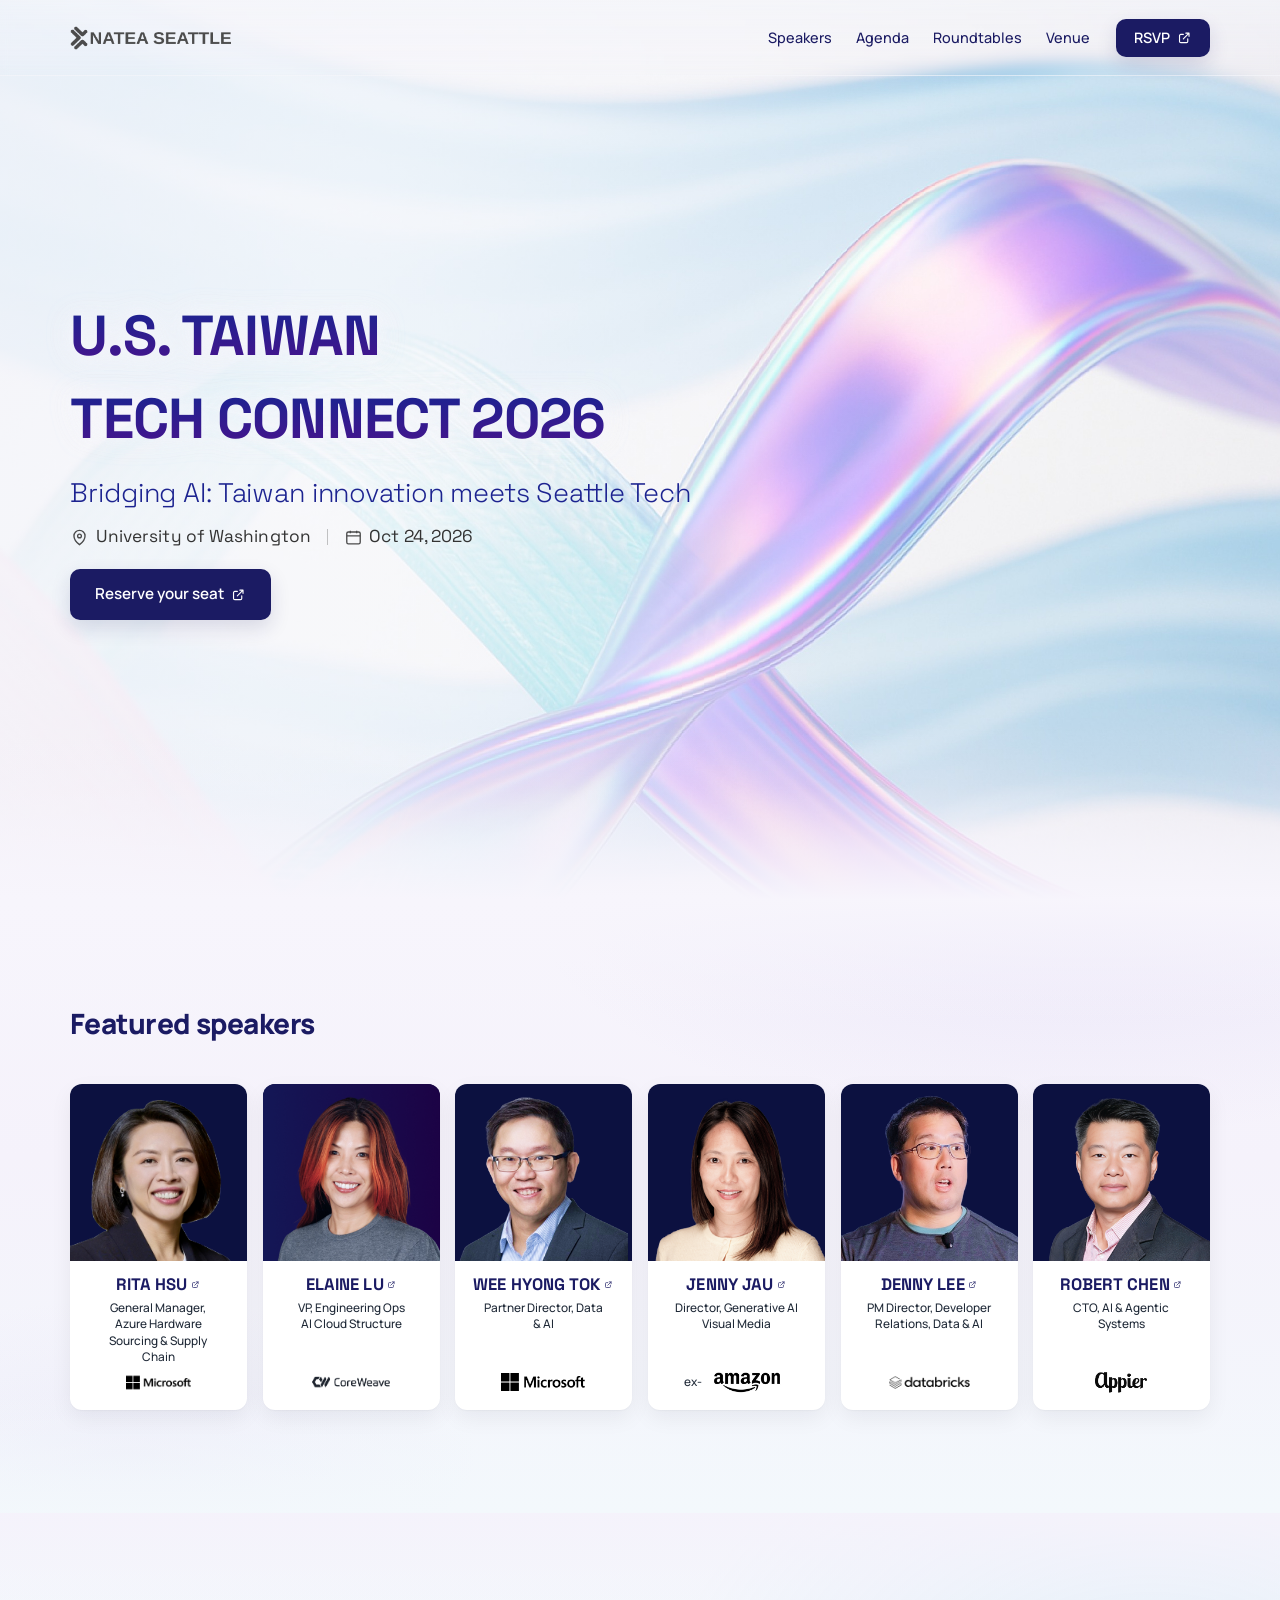
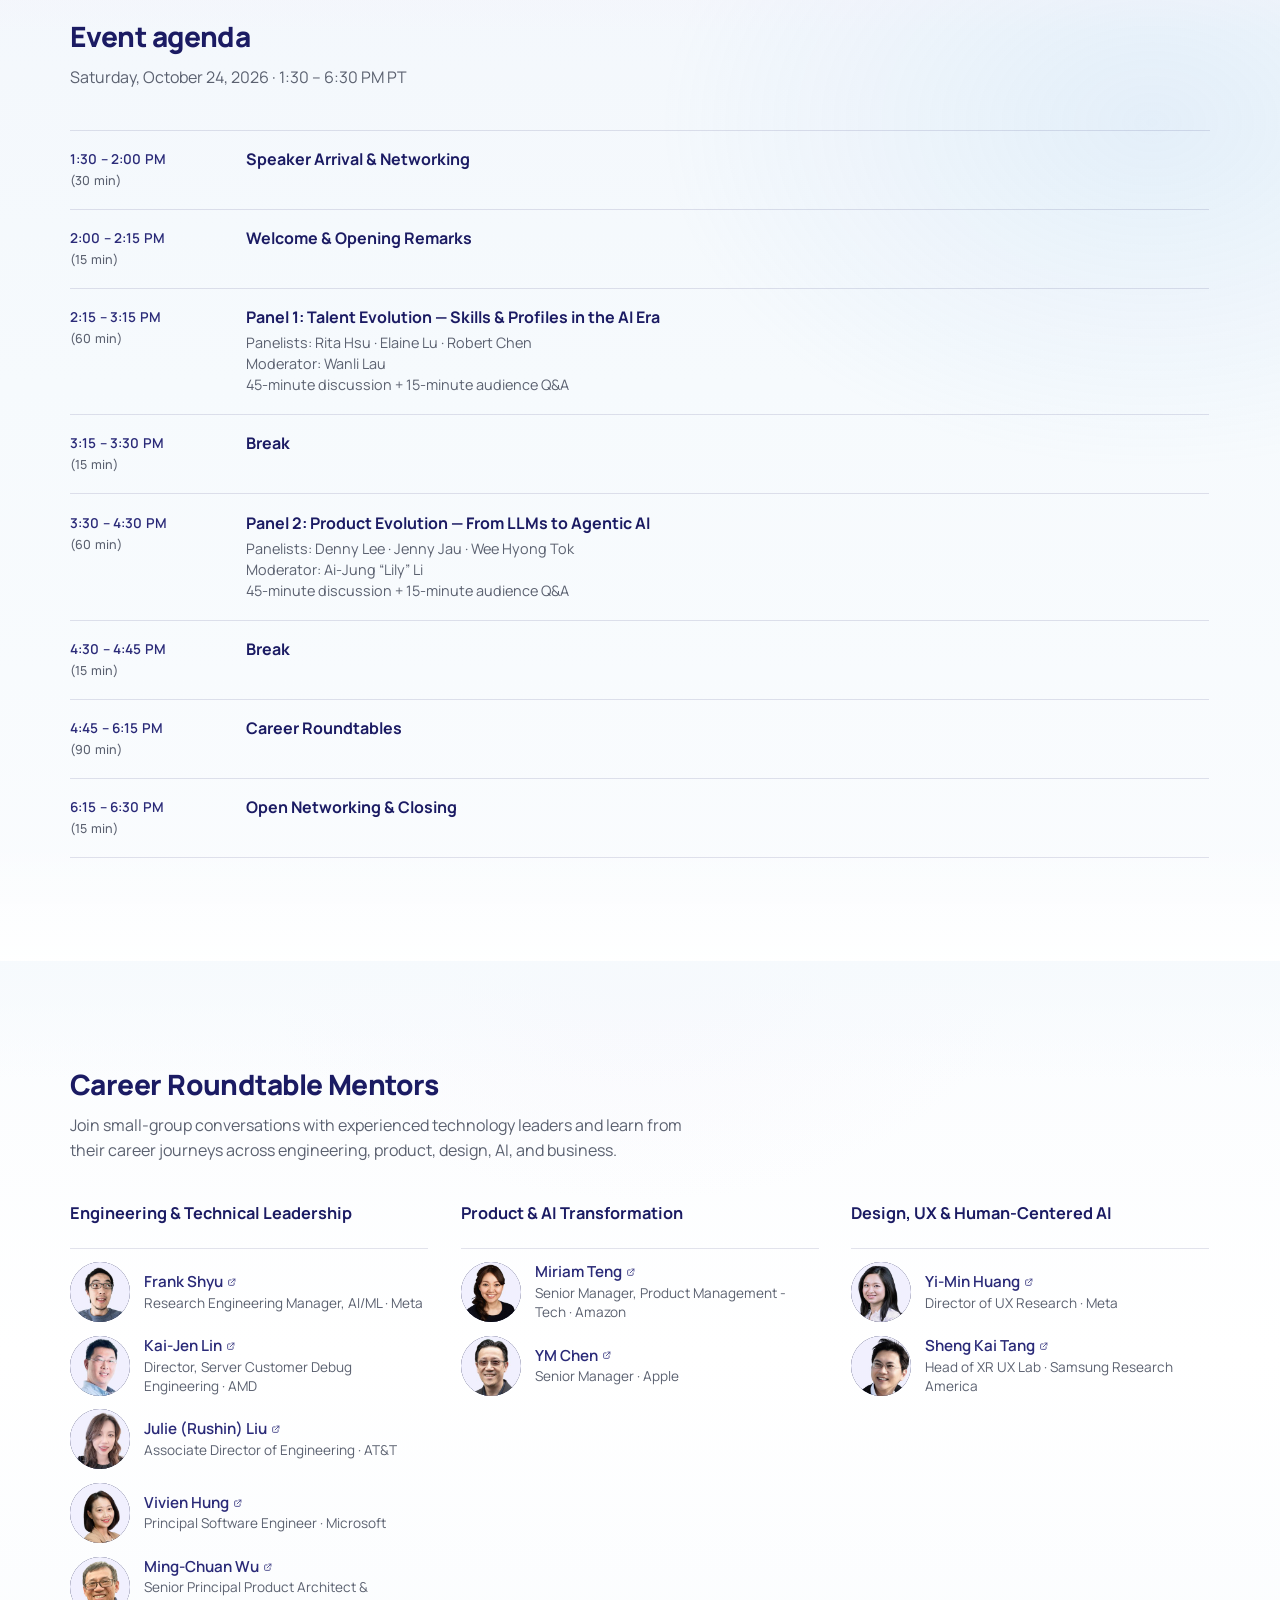
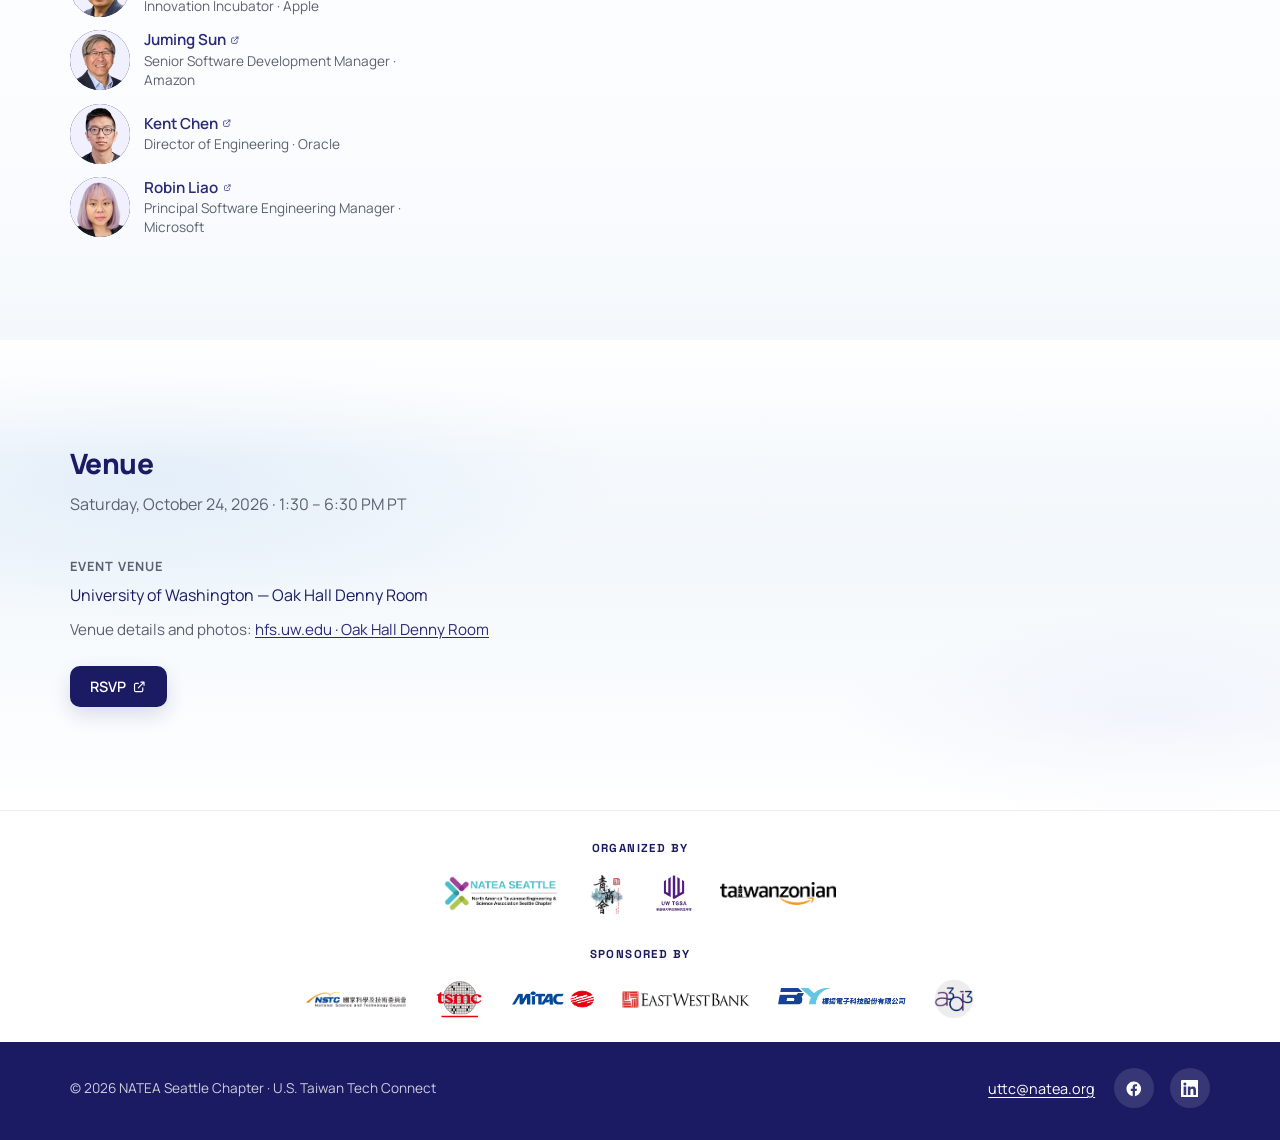
==== commit bdff5f1f: "Point RSVP and Reserve your seat CTAs to Zeffy for v2.0.2. Use the same Zeffy ticketing URL for desk" ====
--- a/index.html
+++ b/index.html
@@ -149,7 +149,7 @@
 
             <a
               class="btn btn--primary btn--hero"
-              href="https://docs.google.com/forms/d/e/1FAIpQLSffxCqk_LoCptUi9ynlW-Inpm6NsLrjcWyeMwj1Ae0CpyNlfQ/viewform"
+              href="https://www.zeffy.com/en-US/ticketing/us-taiwan-tech-connect--2026"
               target="_blank"
               rel="noopener noreferrer"
             >
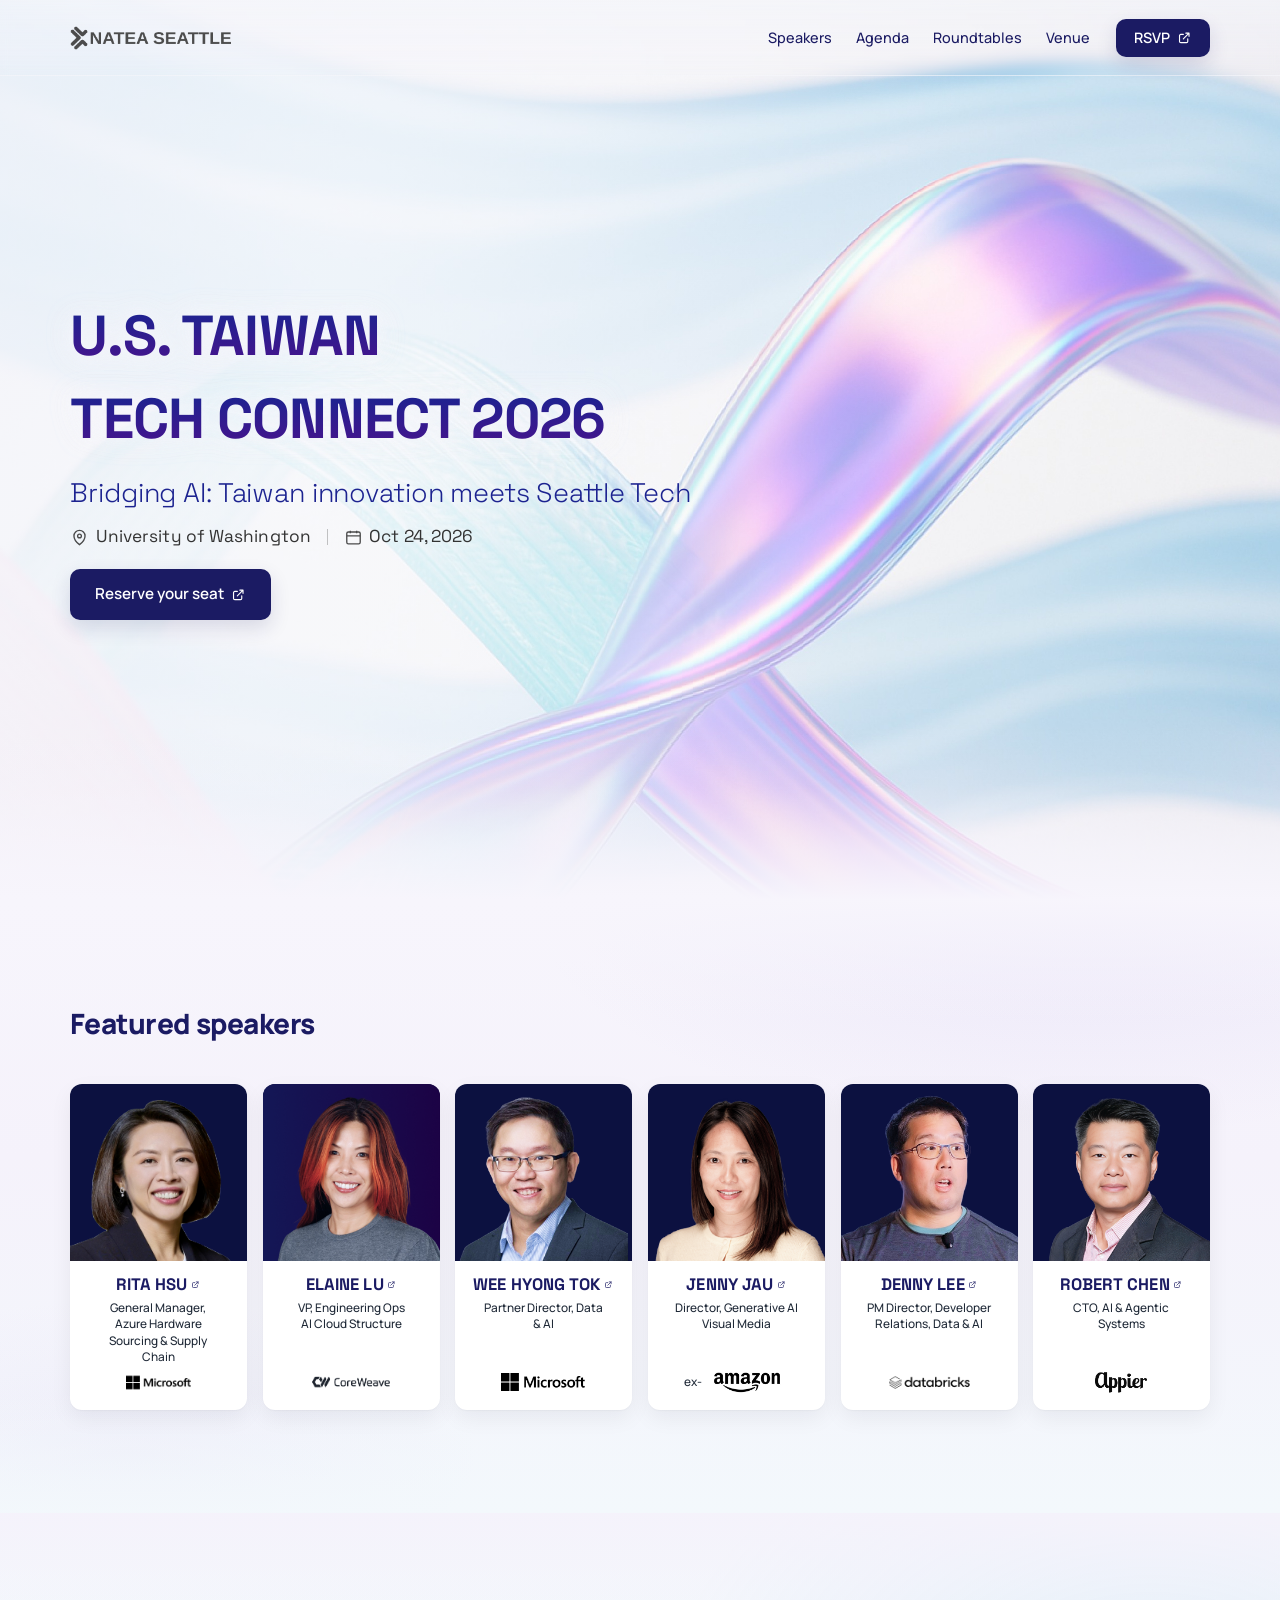
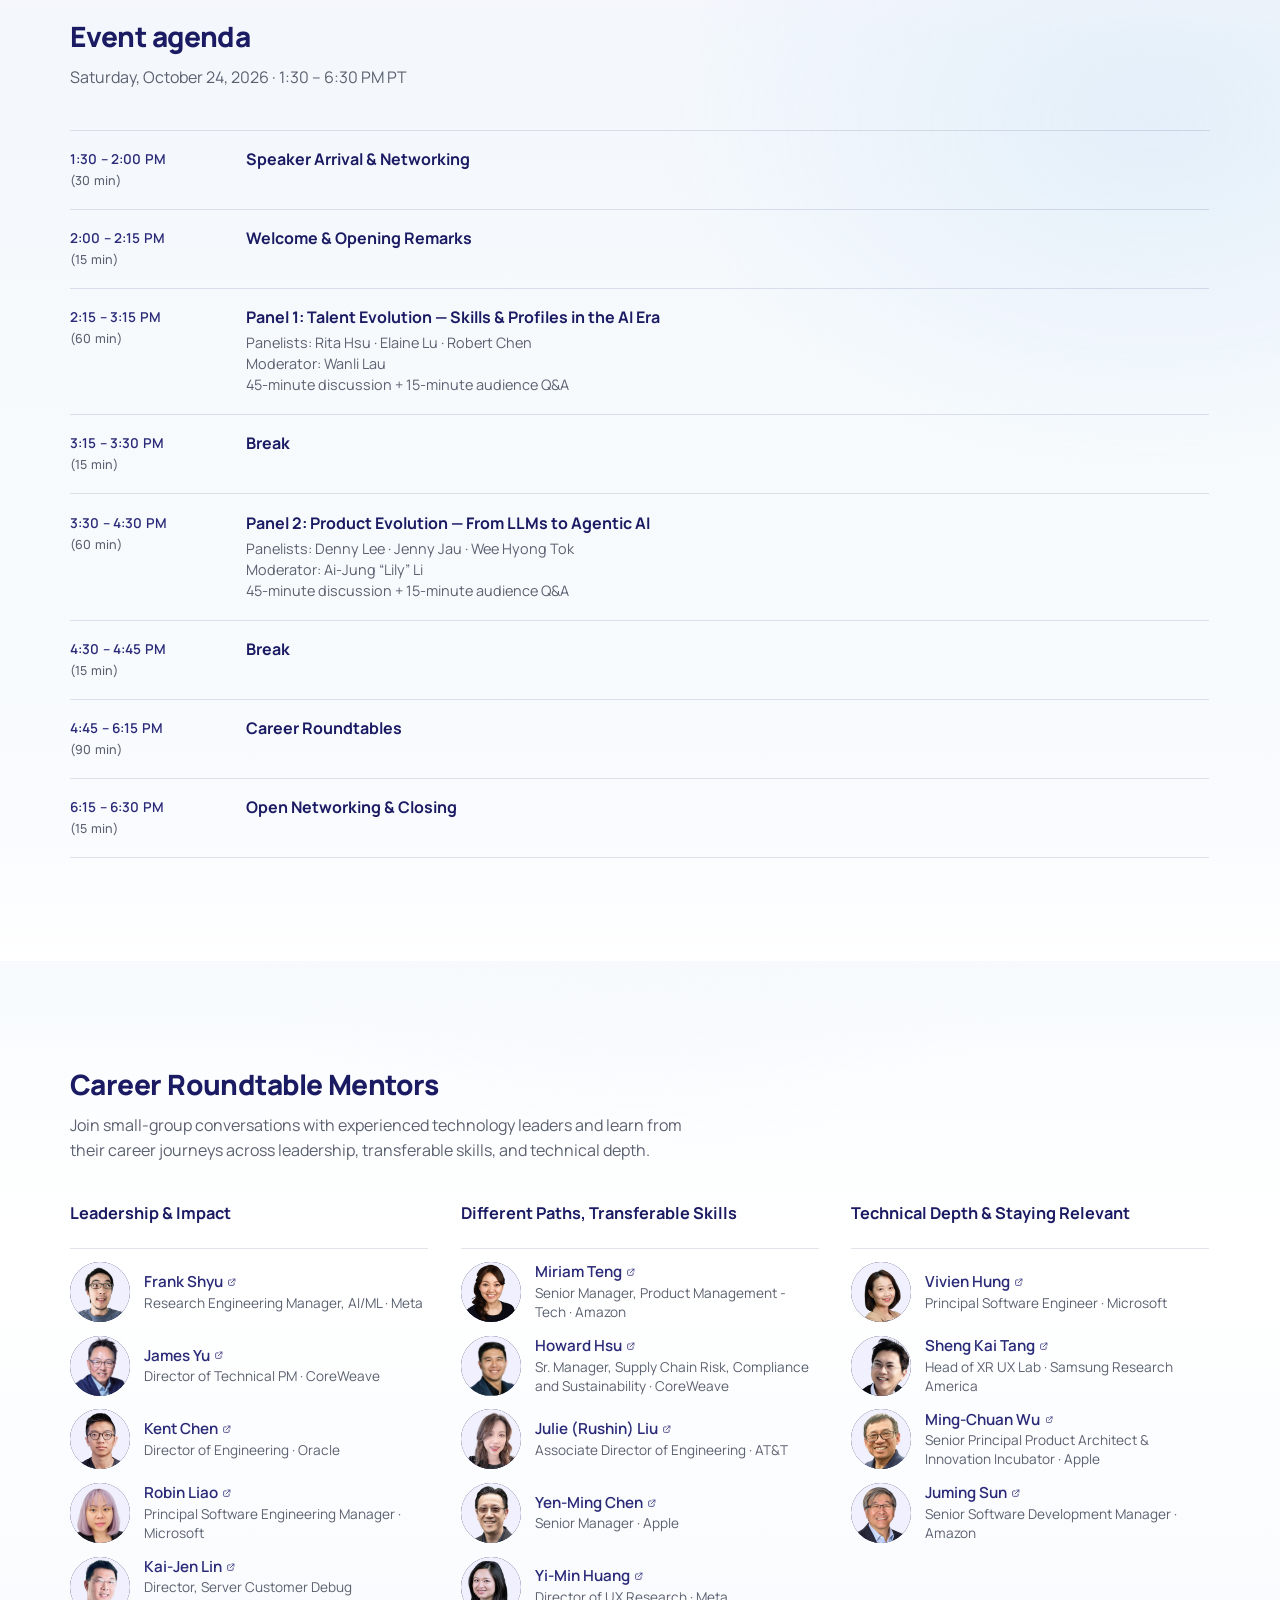
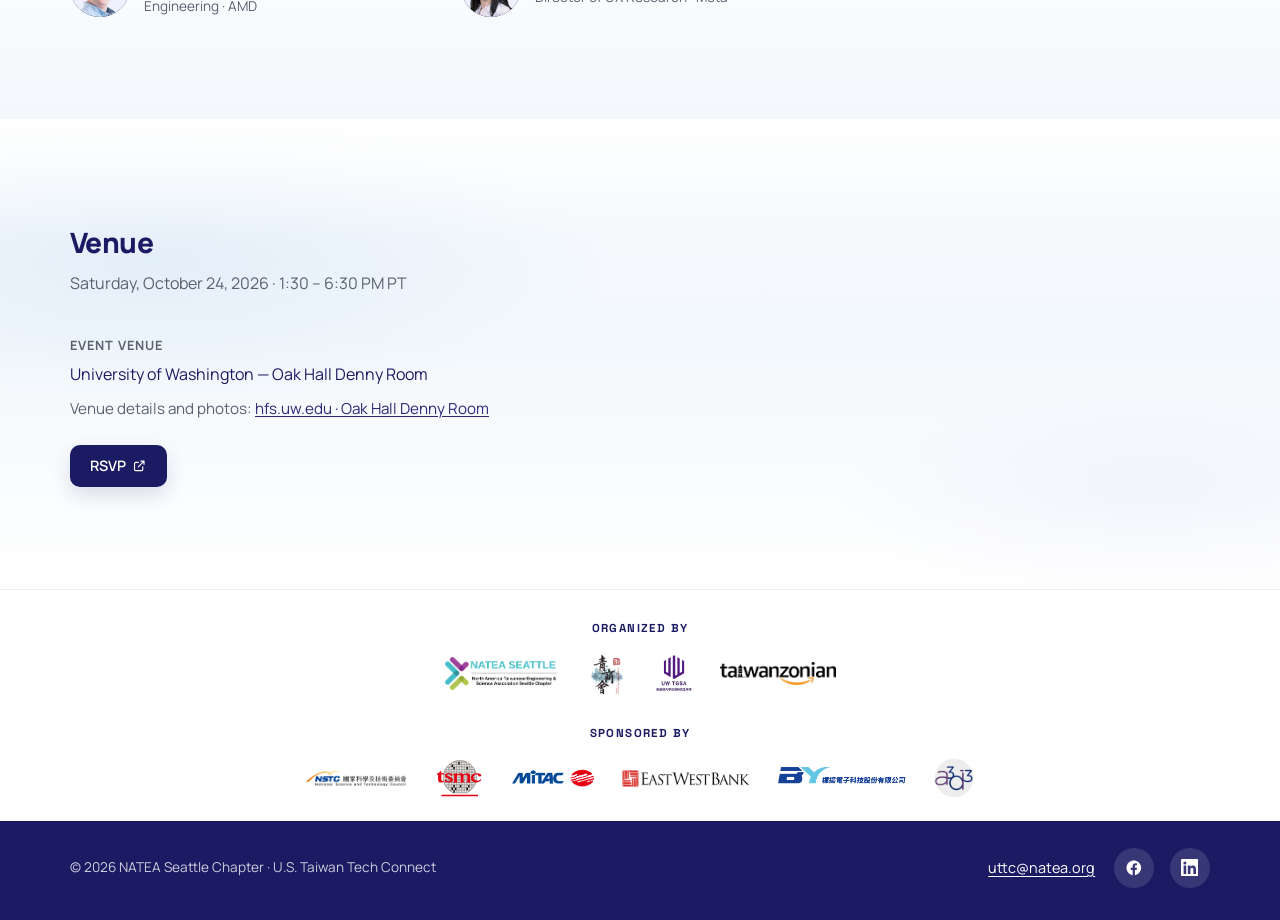
==== commit 81426636: "Regroup career roundtable themes and add CoreWeave mentors for v2.0.2. Replace the old track titles " ====
--- a/index.html
+++ b/index.html
@@ -16,7 +16,7 @@
     />
     <link rel="icon" href="assets/favicon-ribbon.png?v=20260811a" type="image/png" sizes="any" />
     <link rel="apple-touch-icon" href="assets/apple-touch-icon.png?v=20260811a" />
-    <link rel="stylesheet" href="css/styles.css?v=20260927a" />
+    <link rel="stylesheet" href="css/styles.css?v=20261002a" />
   </head>
   <body>
     <a class="skip-link" href="#main">Skip to content</a>
@@ -431,13 +431,13 @@
             <h2 class="section__title" id="roundtables-title">Career Roundtable Mentors</h2>
             <p class="section__lead">
               Join small-group conversations with experienced technology leaders and learn from
-              their career journeys across engineering, product, design, AI, and business.
+              their career journeys across leadership, transferable skills, and technical depth.
             </p>
           </div>
 
           <div class="tracks">
             <article class="track">
-              <h3 class="track__title">Engineering &amp; Technical Leadership</h3>
+              <h3 class="track__title">Leadership &amp; Impact</h3>
               <ul class="track__mentors">
                 <li>
                   <img
@@ -459,6 +459,57 @@
                 <li>
                   <img
                     class="track__photo"
+                    src="assets/mentors/james-yu.png"
+                    width="60"
+                    height="60"
+                    alt=""
+                    loading="lazy"
+                    decoding="async"
+                  />
+                  <div class="track__meta">
+                    <span class="track__name"><a href="https://www.linkedin.com/in/jamesyu88/" target="_blank" rel="noopener noreferrer">James Yu<span class="speaker__ext" aria-hidden="true"></span><span class="visually-hidden"> (LinkedIn)</span></a></span>
+                    <span class="track__role"
+                      >Director of Technical PM · CoreWeave</span
+                    >
+                  </div>
+                </li>
+                <li>
+                  <img
+                    class="track__photo"
+                    src="assets/mentors/Kent.png"
+                    width="60"
+                    height="60"
+                    alt=""
+                    loading="lazy"
+                    decoding="async"
+                  />
+                  <div class="track__meta">
+                    <span class="track__name"><a href="https://www.linkedin.com/in/kent-chen/" target="_blank" rel="noopener noreferrer">Kent Chen<span class="speaker__ext" aria-hidden="true"></span><span class="visually-hidden"> (LinkedIn)</span></a></span>
+                    <span class="track__role"
+                      >Director of Engineering · Oracle</span
+                    >
+                  </div>
+                </li>
+                <li>
+                  <img
+                    class="track__photo"
+                    src="assets/mentors/Robin.png"
+                    width="60"
+                    height="60"
+                    alt=""
+                    loading="lazy"
+                    decoding="async"
+                  />
+                  <div class="track__meta">
+                    <span class="track__name"><a href="https://www.linkedin.com/in/robin-liao/" target="_blank" rel="noopener noreferrer">Robin Liao<span class="speaker__ext" aria-hidden="true"></span><span class="visually-hidden"> (LinkedIn)</span></a></span>
+                    <span class="track__role"
+                      >Principal Software Engineering Manager · Microsoft</span
+                    >
+                  </div>
+                </li>
+                <li>
+                  <img
+                    class="track__photo"
                     src="assets/mentors/kai-jen-lin.jpg"
                     width="60"
                     height="60"
@@ -473,6 +524,47 @@
                     >
                   </div>
                 </li>
+              </ul>
+            </article>
+
+            <article class="track">
+              <h3 class="track__title">Different Paths, Transferable Skills</h3>
+              <ul class="track__mentors">
+                <li>
+                  <img
+                    class="track__photo"
+                    src="assets/mentors/miriam-teng.jpg"
+                    width="60"
+                    height="60"
+                    alt=""
+                    loading="lazy"
+                    decoding="async"
+                  />
+                  <div class="track__meta">
+                    <span class="track__name"><a href="https://www.linkedin.com/in/miriam-teng-cpa/" target="_blank" rel="noopener noreferrer">Miriam Teng<span class="speaker__ext" aria-hidden="true"></span><span class="visually-hidden"> (LinkedIn)</span></a></span>
+                    <span class="track__role"
+                      >Senior Manager, Product Management - Tech · Amazon</span
+                    >
+                  </div>
+                </li>
+                <li>
+                  <img
+                    class="track__photo"
+                    src="assets/mentors/howard-hsu.png"
+                    width="60"
+                    height="60"
+                    alt=""
+                    loading="lazy"
+                    decoding="async"
+                  />
+                  <div class="track__meta">
+                    <span class="track__name"><a href="https://www.linkedin.com/in/howard-hsu-1636a8a4/" target="_blank" rel="noopener noreferrer">Howard Hsu<span class="speaker__ext" aria-hidden="true"></span><span class="visually-hidden"> (LinkedIn)</span></a></span>
+                    <span class="track__role"
+                      >Sr. Manager, Supply Chain Risk, Compliance and
+                      Sustainability · CoreWeave</span
+                    >
+                  </div>
+                </li>
                 <li>
                   <img
                     class="track__photo"
@@ -493,6 +585,42 @@
                 <li>
                   <img
                     class="track__photo"
+                    src="assets/mentors/ym-chen.jpg"
+                    width="60"
+                    height="60"
+                    alt=""
+                    loading="lazy"
+                    decoding="async"
+                  />
+                  <div class="track__meta">
+                    <span class="track__name"><a href="https://www.linkedin.com/in/yenmingchen/" target="_blank" rel="noopener noreferrer">Yen-Ming Chen<span class="speaker__ext" aria-hidden="true"></span><span class="visually-hidden"> (LinkedIn)</span></a></span>
+                    <span class="track__role">Senior Manager · Apple</span>
+                  </div>
+                </li>
+                <li>
+                  <img
+                    class="track__photo"
+                    src="assets/mentors/yi-min-huang.jpg"
+                    width="60"
+                    height="60"
+                    alt=""
+                    loading="lazy"
+                    decoding="async"
+                  />
+                  <div class="track__meta">
+                    <span class="track__name"><a href="https://www.linkedin.com/in/yiminhuang/" target="_blank" rel="noopener noreferrer">Yi-Min Huang<span class="speaker__ext" aria-hidden="true"></span><span class="visually-hidden"> (LinkedIn)</span></a></span>
+                    <span class="track__role">Director of UX Research · Meta</span>
+                  </div>
+                </li>
+              </ul>
+            </article>
+
+            <article class="track">
+              <h3 class="track__title">Technical Depth &amp; Staying Relevant</h3>
+              <ul class="track__mentors">
+                <li>
+                  <img
+                    class="track__photo"
                     src="assets/mentors/vivien-hung.jpg"
                     width="60"
                     height="60"
@@ -504,6 +632,23 @@
                     <span class="track__name"><a href="https://www.linkedin.com/in/vivien-hung-1406135b/?skipRedirect=true" target="_blank" rel="noopener noreferrer">Vivien Hung<span class="speaker__ext" aria-hidden="true"></span><span class="visually-hidden"> (LinkedIn)</span></a></span>
                     <span class="track__role"
                       >Principal Software Engineer · Microsoft</span
+                    >
+                  </div>
+                </li>
+                <li>
+                  <img
+                    class="track__photo"
+                    src="assets/mentors/sheng-kai-tang.jpg"
+                    width="60"
+                    height="60"
+                    alt=""
+                    loading="lazy"
+                    decoding="async"
+                  />
+                  <div class="track__meta">
+                    <span class="track__name"><a href="https://www.linkedin.com/in/shengkait/" target="_blank" rel="noopener noreferrer">Sheng Kai Tang<span class="speaker__ext" aria-hidden="true"></span><span class="visually-hidden"> (LinkedIn)</span></a></span>
+                    <span class="track__role"
+                      >Head of XR UX Lab · Samsung Research America</span
                     >
                   </div>
                 </li>
@@ -539,114 +684,6 @@
                     <span class="track__name"><a href="https://www.linkedin.com/in/jimingsun/" target="_blank" rel="noopener noreferrer">Juming Sun<span class="speaker__ext" aria-hidden="true"></span><span class="visually-hidden"> (LinkedIn)</span></a></span>
                     <span class="track__role"
                       >Senior Software Development Manager · Amazon</span
-                    >
-                  </div>
-                </li><li>
-                  <img
-                    class="track__photo"
-                    src="assets/mentors/Kent.png"
-                    width="60"
-                    height="60"
-                    alt=""
-                    loading="lazy"
-                    decoding="async"
-                  />
-                  <div class="track__meta">
-                    <span class="track__name"><a href="https://www.linkedin.com/in/kent-chen/" target="_blank" rel="noopener noreferrer">Kent Chen<span class="speaker__ext" aria-hidden="true"></span><span class="visually-hidden"> (LinkedIn)</span></a></span>
-                    <span class="track__role"
-                      >Director of Engineering · Oracle</span
-                    >
-                  </div>
-                </li><li>
-                  <img
-                    class="track__photo"
-                    src="assets/mentors/Robin.png"
-                    width="60"
-                    height="60"
-                    alt=""
-                    loading="lazy"
-                    decoding="async"
-                  />
-                  <div class="track__meta">
-                    <span class="track__name"><a href="https://www.linkedin.com/in/robin-liao/" target="_blank" rel="noopener noreferrer">Robin Liao<span class="speaker__ext" aria-hidden="true"></span><span class="visually-hidden"> (LinkedIn)</span></a></span>
-                    <span class="track__role"
-                      >Principal Software Engineering Manager · Microsoft</span
-                    >
-                  </div>
-                </li>
-              </ul>
-            </article>
-
-            <article class="track">
-              <h3 class="track__title">Product &amp; AI Transformation</h3>
-              <ul class="track__mentors">
-                <li>
-                  <img
-                    class="track__photo"
-                    src="assets/mentors/miriam-teng.jpg"
-                    width="60"
-                    height="60"
-                    alt=""
-                    loading="lazy"
-                    decoding="async"
-                  />
-                  <div class="track__meta">
-                    <span class="track__name"><a href="https://www.linkedin.com/in/miriam-teng-cpa/" target="_blank" rel="noopener noreferrer">Miriam Teng<span class="speaker__ext" aria-hidden="true"></span><span class="visually-hidden"> (LinkedIn)</span></a></span>
-                    <span class="track__role"
-                      >Senior Manager, Product Management - Tech · Amazon</span
-                    >
-                  </div>
-                </li>
-                <li>
-                  <img
-                    class="track__photo"
-                    src="assets/mentors/ym-chen.jpg"
-                    width="60"
-                    height="60"
-                    alt=""
-                    loading="lazy"
-                    decoding="async"
-                  />
-                  <div class="track__meta">
-                    <span class="track__name"><a href="https://www.linkedin.com/in/yenmingchen/" target="_blank" rel="noopener noreferrer">YM Chen<span class="speaker__ext" aria-hidden="true"></span><span class="visually-hidden"> (LinkedIn)</span></a></span>
-                    <span class="track__role">Senior Manager · Apple</span>
-                  </div>
-                </li>
-              </ul>
-            </article>
-
-            <article class="track">
-              <h3 class="track__title">Design, UX &amp; Human-Centered AI</h3>
-              <ul class="track__mentors">
-                <li>
-                  <img
-                    class="track__photo"
-                    src="assets/mentors/yi-min-huang.jpg"
-                    width="60"
-                    height="60"
-                    alt=""
-                    loading="lazy"
-                    decoding="async"
-                  />
-                  <div class="track__meta">
-                    <span class="track__name"><a href="https://www.linkedin.com/in/yiminhuang/" target="_blank" rel="noopener noreferrer">Yi-Min Huang<span class="speaker__ext" aria-hidden="true"></span><span class="visually-hidden"> (LinkedIn)</span></a></span>
-                    <span class="track__role">Director of UX Research · Meta</span>
-                  </div>
-                </li>
-                <li>
-                  <img
-                    class="track__photo"
-                    src="assets/mentors/sheng-kai-tang.jpg"
-                    width="60"
-                    height="60"
-                    alt=""
-                    loading="lazy"
-                    decoding="async"
-                  />
-                  <div class="track__meta">
-                    <span class="track__name"><a href="https://www.linkedin.com/in/shengkait/" target="_blank" rel="noopener noreferrer">Sheng Kai Tang<span class="speaker__ext" aria-hidden="true"></span><span class="visually-hidden"> (LinkedIn)</span></a></span>
-                    <span class="track__role"
-                      >Head of XR UX Lab · Samsung Research America</span
                     >
                   </div>
                 </li>
--- a/css/styles.css
+++ b/css/styles.css
@@ -1322,6 +1322,18 @@
   flex-shrink: 0;
 }
 
+.track__photo--initials {
+  display: inline-flex;
+  align-items: center;
+  justify-content: center;
+  font-family: var(--font-display);
+  font-size: 0.95rem;
+  font-weight: 600;
+  letter-spacing: 0.02em;
+  color: #f5f6fb;
+  line-height: 1;
+}
+
 .track__meta {
   display: grid;
   gap: 0.12rem;
